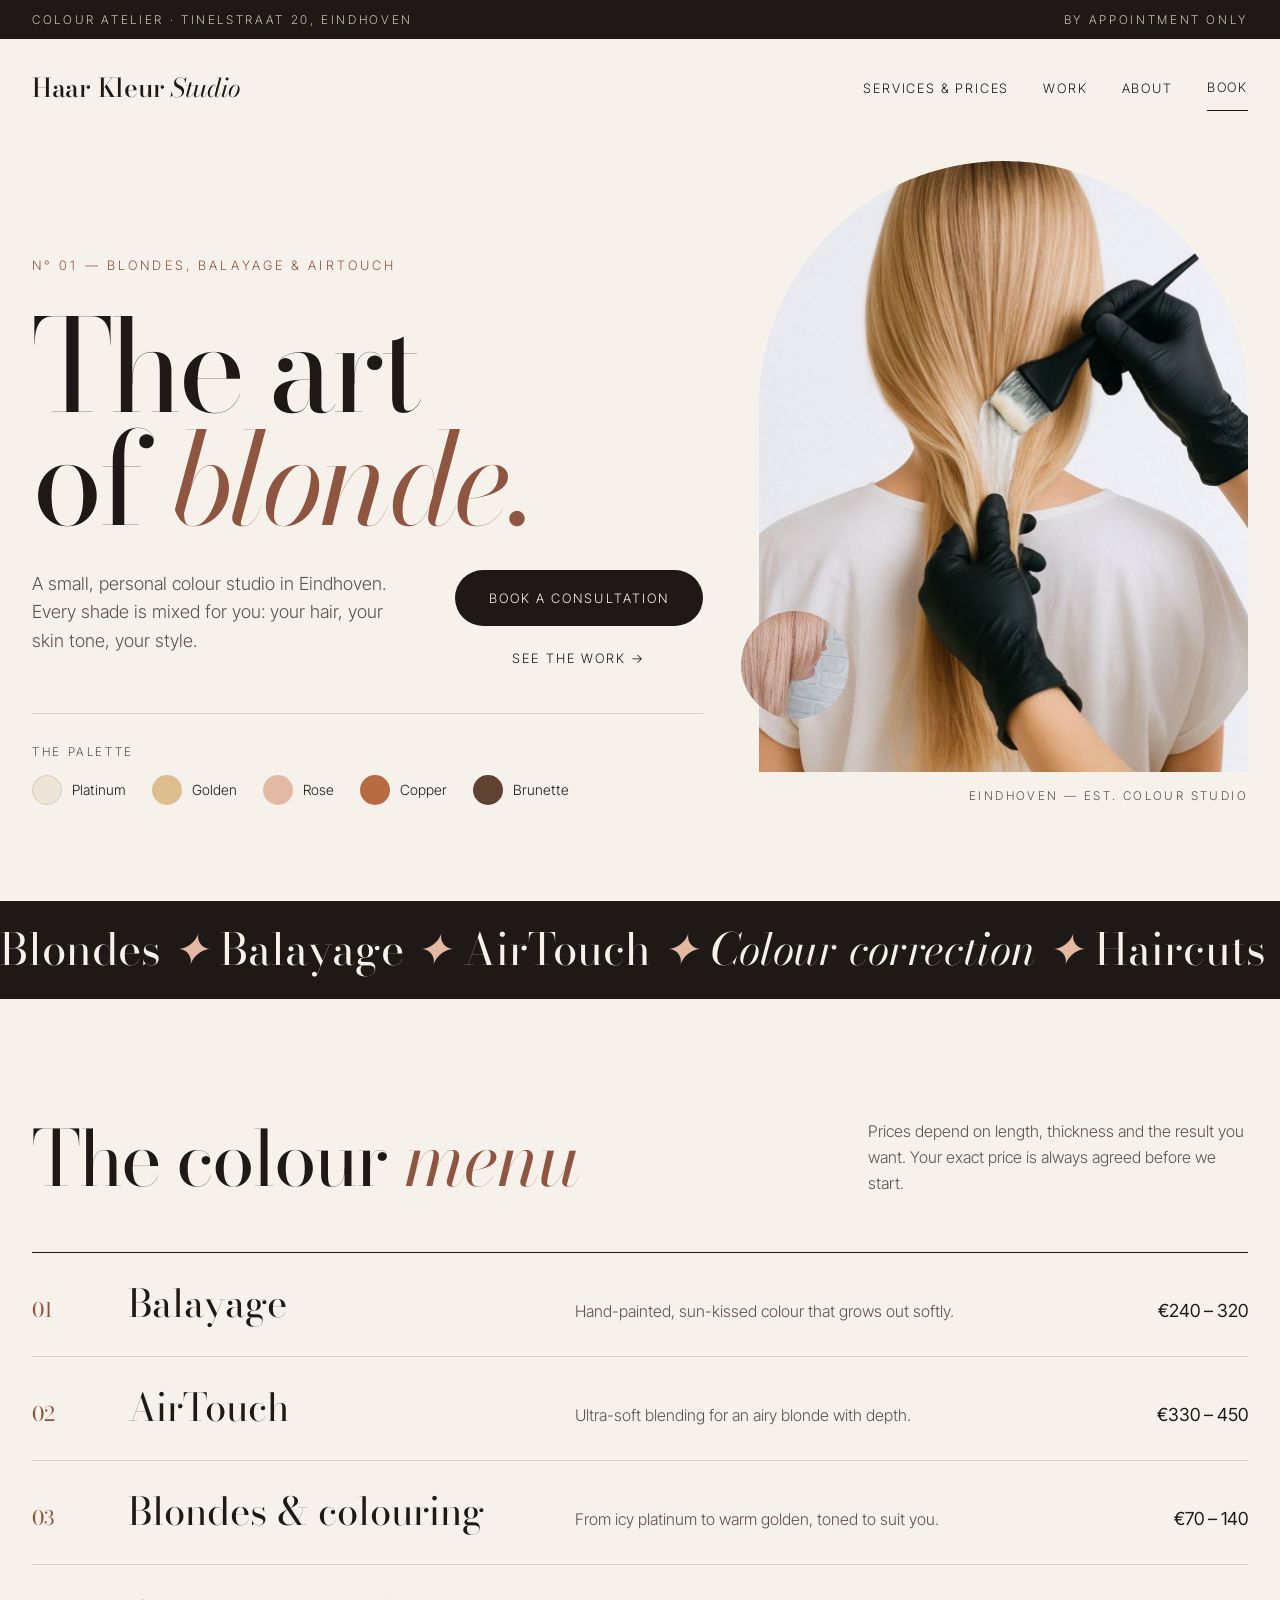
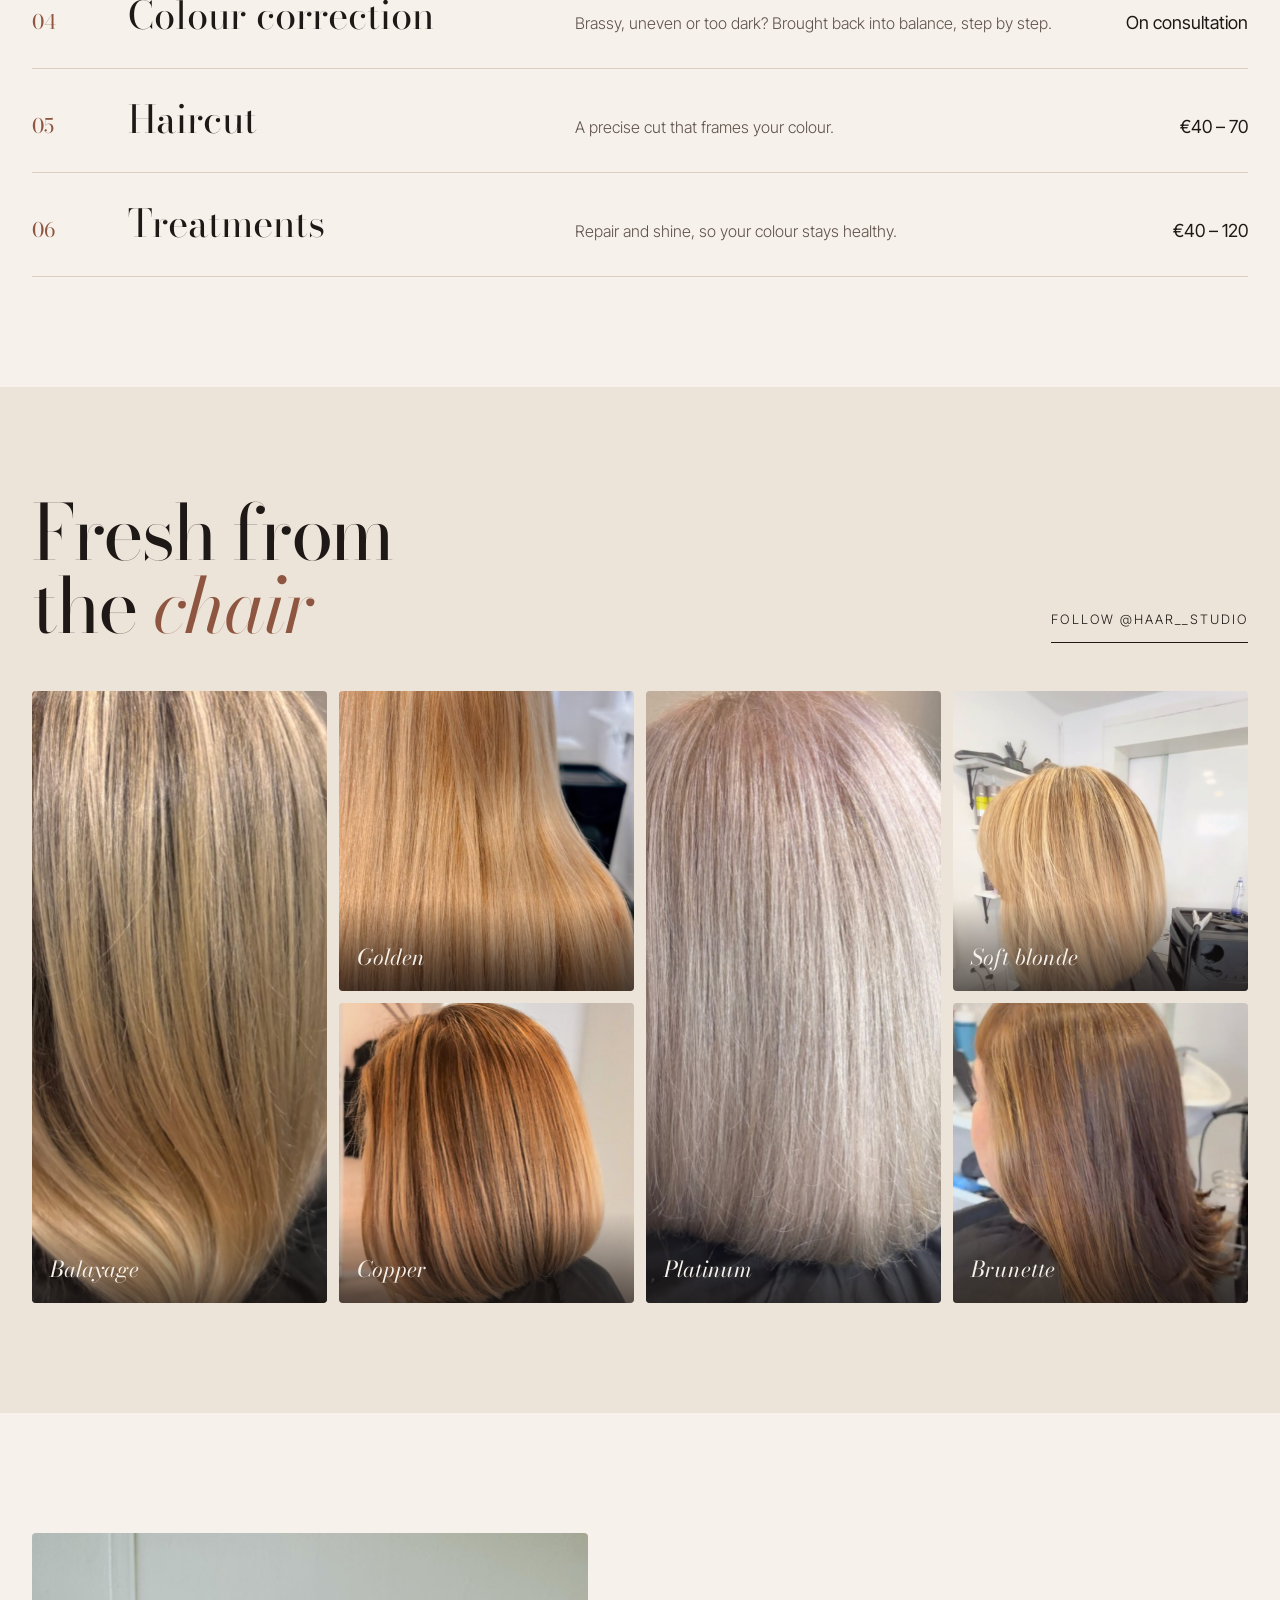
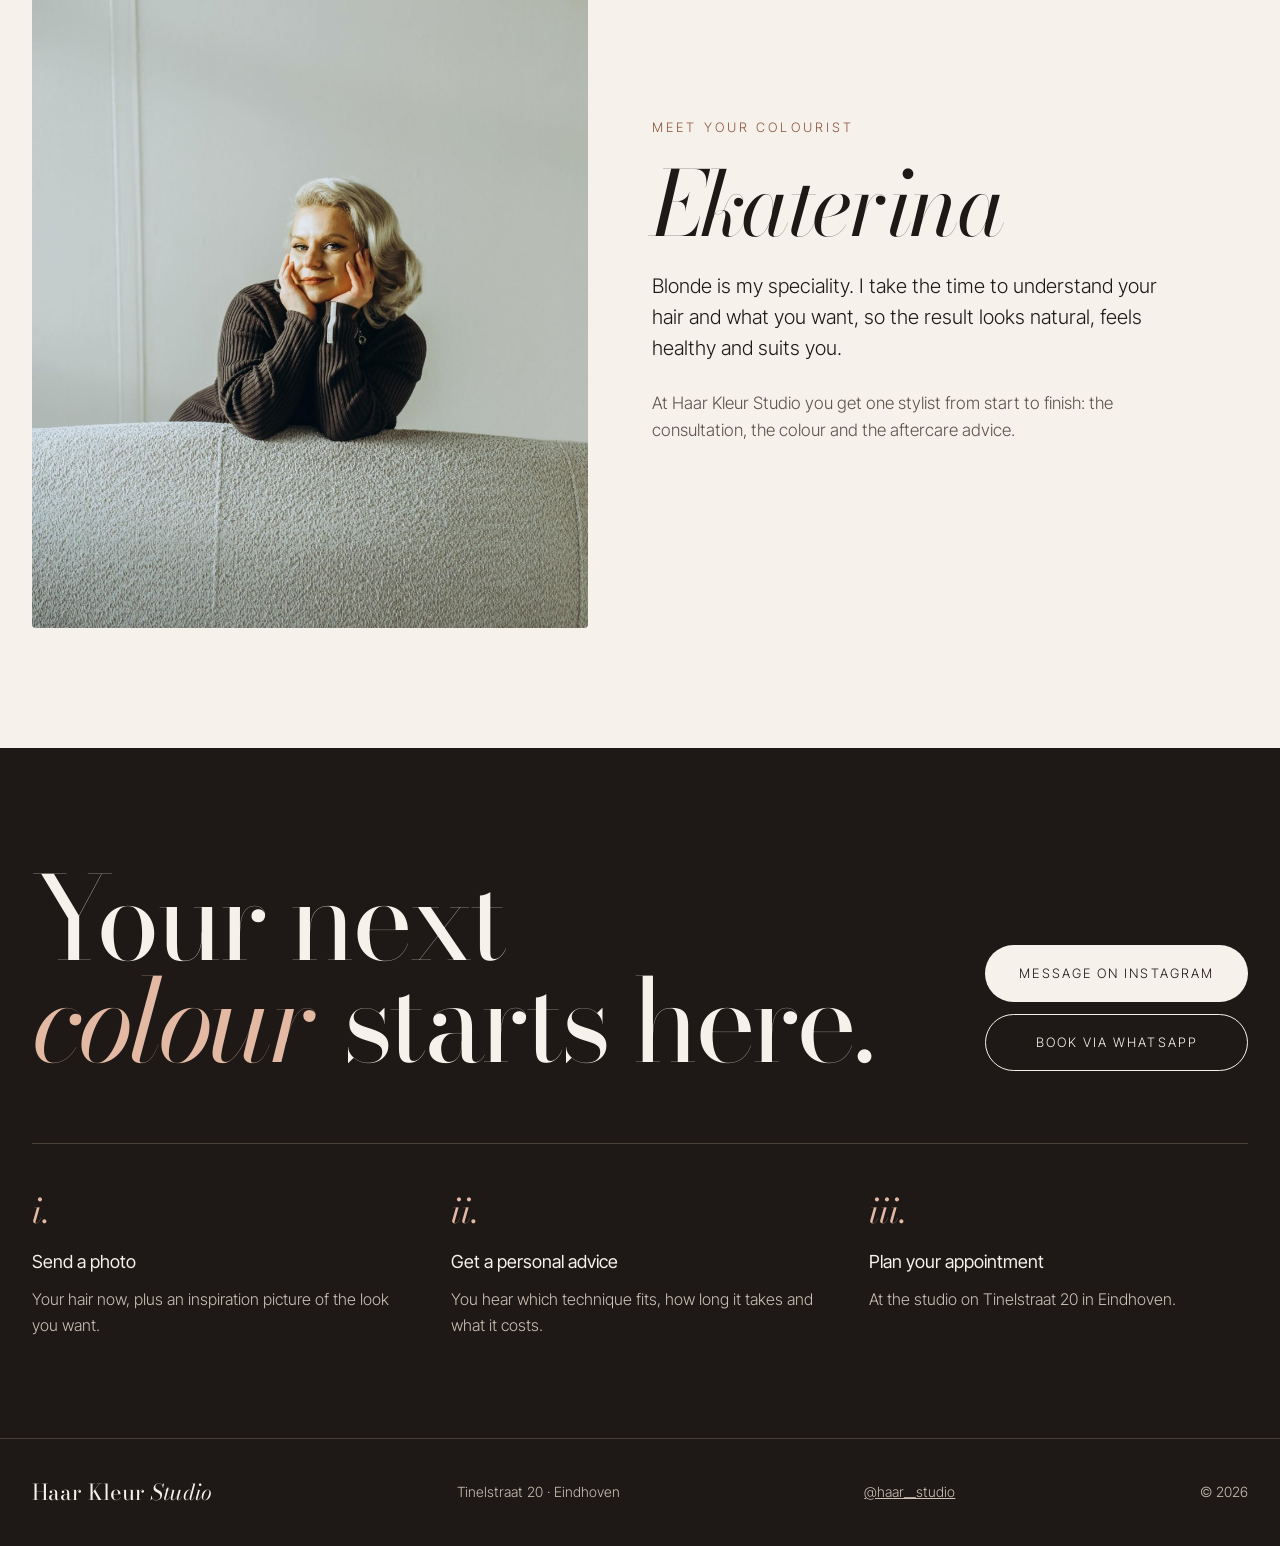
==== index.html @ 1028cfd7 "Haar Kleur Studio preview homepage Co-Authored-By: Claude Opus 5.5 <noreply@anthropic.com> Claude-Se" ====
<!doctype html>
<html lang="en">
<head>
<meta charset="utf-8">
<meta name="viewport" content="width=device-width, initial-scale=1">
<title>Haar Kleur Studio – Blondes, balayage &amp; AirTouch in Eindhoven</title>
<meta name="description" content="Haar Kleur Studio in Eindhoven specialises in blondes, balayage, AirTouch and colour corrections. Book via Instagram.">
<meta property="og:title" content="Haar Kleur Studio – Eindhoven">
<meta property="og:description" content="Blondes, balayage, AirTouch and colour corrections in Eindhoven.">
<meta property="og:image" content="/images/hero2.jpg">
<style>html{scroll-behavior:smooth}*{box-sizing:border-box}img{max-width:100%}</style>
<link rel="preconnect" href="https://fonts.googleapis.com">
<link href="https://fonts.googleapis.com/css2?family=Bodoni+Moda:ital,opsz,wght@0,6..96,400..600;1,6..96,400..600&amp;family=Inter+Tight:wght@300;400;500&amp;display=swap" rel="stylesheet">
<style>
body{margin:0;background:#F6F1EA}
a{color:#1E1916}a:hover{color:#8E5640}
@keyframes hkmarq{from{transform:translateX(0)}to{transform:translateX(-50%)}}
@keyframes hkspin{to{transform:rotate(360deg)}}
.hk-work{display:grid;grid-template-columns:repeat(4,minmax(0,1fr));grid-auto-rows:300px;gap:12px}
.hk-tall{grid-row:span 2}
.hk-svc{display:grid;grid-template-columns:72px minmax(0,1.1fr) minmax(0,1.3fr) 150px;gap:24px;align-items:baseline}
.hk-svc:hover .hk-svc-name{font-style:italic;color:#8E5640}
.hk-steps{display:grid;grid-template-columns:repeat(3,minmax(0,1fr));gap:40px}
@media (max-width:820px){
.hk-work{grid-template-columns:repeat(2,minmax(0,1fr));grid-auto-rows:220px}
.hk-svc{grid-template-columns:44px minmax(0,1fr);gap:8px 16px}
.hk-svc-desc,.hk-svc-price{grid-column:2}
.hk-svc-price{text-align:left !important}
.hk-steps{grid-template-columns:1fr;gap:28px}
.hk-badge{width:120px !important;height:120px !important;left:-12px !important}
}
@media (prefers-reduced-motion:reduce){.hk-anim{animation:none !important}}
</style>
</head>
<body>
<div style="width: 100%; background: #F6F1EA; color: #1E1916; font-family: 'Inter Tight', system-ui, sans-serif; font-weight: 300; font-size: 17px; line-height: 1.6; overflow: hidden">

<!-- Top strip -->
<div style="background: #1E1916; color: #CDBFB3; font-size: 12px; letter-spacing: 0.22em; text-transform: uppercase">
<div style="max-width: 1320px; margin: 0 auto; padding: 10px 32px; display: flex; flex-wrap: wrap; justify-content: space-between; gap: 6px 24px">
<span>Colour atelier · Tinelstraat 20, Eindhoven</span>
<span>By appointment only</span>
</div>
</div>

<!-- Header -->
<header style="max-width: 1320px; margin: 0 auto; padding: 26px 32px; display: flex; flex-wrap: wrap; align-items: center; justify-content: space-between; gap: 16px 40px">
<a href="#top" style="text-decoration: none; font-family: 'Bodoni Moda', Georgia, serif; font-size: 26px; font-weight: 500; letter-spacing: -0.01em">Haar Kleur <em style="font-weight: 400">Studio</em></a>
<nav aria-label="Main" style="display: flex; flex-wrap: wrap; align-items: center; gap: 4px 34px; font-size: 13px; letter-spacing: 0.14em; text-transform: uppercase">
<a href="#services" style="text-decoration: none; padding: 12px 0">Services &amp; prices</a>
<a href="#work" style="text-decoration: none; padding: 12px 0">Work</a>
<a href="#about" style="text-decoration: none; padding: 12px 0">About</a>
<a href="#book" style="text-decoration: none; padding: 12px 0; border-bottom: 1px solid #1E1916">Book</a>
</nav>
</header>

<!-- Hero -->
<section id="top" style="max-width: 1320px; margin: 0 auto; padding: 24px 32px 96px; display: flex; flex-wrap: wrap; align-items: flex-end; gap: 56px">
<div style="flex: 1.25 1 560px; min-width: 0; display: flex; flex-direction: column; gap: 34px">
<p style="margin: 0; font-size: 13px; letter-spacing: 0.24em; text-transform: uppercase; color: #8E5640">N° 01 — Blondes, balayage &amp; AirTouch</p>
<h1 style="margin: 0; font-family: 'Bodoni Moda', Georgia, serif; font-weight: 400; font-size: clamp(68px, 10vw, 158px); line-height: 0.88; letter-spacing: -0.035em">The art<br>of <em style="font-style: italic; color: #8E5640">blonde.</em></h1>
<div style="display: flex; flex-wrap: wrap; gap: 32px 48px; align-items: flex-start">
<p style="margin: 0; flex: 1 1 280px; max-width: 400px; font-size: 18px; color: #5E524B">A small, personal colour studio in Eindhoven. Every shade is mixed for you: your hair, your skin tone, your style.</p>
<div style="display: flex; flex-direction: column; gap: 12px">
<a href="#book" style="text-decoration: none; background: #1E1916; color: #F6F1EA; padding: 18px 34px; border-radius: 999px; font-size: 13px; letter-spacing: 0.16em; text-transform: uppercase; text-align: center">Book a consultation</a>
<a href="#work" style="text-decoration: none; padding: 10px 0; font-size: 13px; letter-spacing: 0.16em; text-transform: uppercase; text-align: center">See the work →</a>
</div>
</div>
<!-- palette -->
<div style="display: flex; flex-direction: column; gap: 14px; padding-top: 28px; border-top: 1px solid #DCCFC1">
<span style="font-size: 12px; letter-spacing: 0.22em; text-transform: uppercase; color: #5E524B">The palette</span>
<div style="display: flex; flex-wrap: wrap; gap: 18px 26px">
<div style="display: flex; align-items: center; gap: 10px"><span aria-hidden="true" style="width: 30px; height: 30px; border-radius: 50%; background: #EEE5D6; border: 1px solid #D8CBBB"></span><span style="font-size: 14px">Platinum</span></div>
<div style="display: flex; align-items: center; gap: 10px"><span aria-hidden="true" style="width: 30px; height: 30px; border-radius: 50%; background: #DDBE8E"></span><span style="font-size: 14px">Golden</span></div>
<div style="display: flex; align-items: center; gap: 10px"><span aria-hidden="true" style="width: 30px; height: 30px; border-radius: 50%; background: #E3B9A3"></span><span style="font-size: 14px">Rose</span></div>
<div style="display: flex; align-items: center; gap: 10px"><span aria-hidden="true" style="width: 30px; height: 30px; border-radius: 50%; background: #B86B40"></span><span style="font-size: 14px">Copper</span></div>
<div style="display: flex; align-items: center; gap: 10px"><span aria-hidden="true" style="width: 30px; height: 30px; border-radius: 50%; background: #5F4232"></span><span style="font-size: 14px">Brunette</span></div>
</div>
</div>
</div>
<div style="flex: 1 1 400px; min-width: 0; position: relative">
<img src="/images/hero2.jpg" fetchpriority="high" alt="Stylist applying blonde colour with a brush" style="display: block; width: 100%; aspect-ratio: 4 / 5; object-fit: cover; border-radius: 999px 999px 0 0">
<div class="hk-badge" style="position: absolute; left: -48px; bottom: 56px; width: 168px; height: 168px">
<img loading="lazy" src="/images/closeup2.jpg" alt="" style="position: absolute; inset: 30px; width: calc(100% - 60px); height: calc(100% - 60px); object-fit: cover; border-radius: 50%">
<svg class="hk-anim" viewBox="0 0 200 200" aria-hidden="true" style="position: absolute; inset: 0; width: 100%; height: 100%; animation: hkspin 22s linear infinite; background: #F6F1EA; border-radius: 50%; z-index: -1; overflow: visible">
<defs><path id="hkcircle" d="M100,100 m-82,0 a82,82 0 1,1 164,0 a82,82 0 1,1 -164,0"></path></defs>
<text fill="#1E1916" style="font-family: 'Inter Tight', sans-serif; font-size: 13px; letter-spacing: 4.6px; text-transform: uppercase"><textPath href="#hkcircle">Blondes · Balayage · AirTouch · Colour ·</textPath></text>
</svg>
</div>
<p style="margin: 14px 0 0; font-size: 12px; letter-spacing: 0.2em; text-transform: uppercase; color: #5E524B; text-align: right">Eindhoven — Est. colour studio</p>
</div>
</section>

<!-- Marquee -->
<div aria-hidden="true" style="background: #1E1916; color: #F6F1EA; padding: 26px 0; overflow: hidden; white-space: nowrap">
<div class="hk-anim" style="display: inline-flex; animation: hkmarq 32s linear infinite; font-family: 'Bodoni Moda', Georgia, serif; font-size: 44px; line-height: 1">
<span style="padding-right: 40px">Blondes <em style="color: #E3B9A3">✦</em> Balayage <em style="color: #E3B9A3">✦</em> AirTouch <em style="color: #E3B9A3">✦</em> <em>Colour correction</em> <em style="color: #E3B9A3">✦</em> Haircuts <em style="color: #E3B9A3">✦</em> Treatments <em style="color: #E3B9A3">✦</em></span>
<span style="padding-right: 40px">Blondes <em style="color: #E3B9A3">✦</em> Balayage <em style="color: #E3B9A3">✦</em> AirTouch <em style="color: #E3B9A3">✦</em> <em>Colour correction</em> <em style="color: #E3B9A3">✦</em> Haircuts <em style="color: #E3B9A3">✦</em> Treatments <em style="color: #E3B9A3">✦</em></span>
</div>
</div>

<!-- Services & prices -->
<section id="services" style="max-width: 1320px; margin: 0 auto; padding: 120px 32px 110px">
<div style="display: flex; flex-wrap: wrap; justify-content: space-between; align-items: flex-end; gap: 24px 48px; margin-bottom: 56px">
<h2 style="margin: 0; font-family: 'Bodoni Moda', Georgia, serif; font-weight: 400; font-size: clamp(46px, 6vw, 92px); line-height: 0.95; letter-spacing: -0.03em">The colour <em style="color: #8E5640">menu</em></h2>
<p style="margin: 0; max-width: 380px; color: #5E524B; font-size: 16px">Prices depend on length, thickness and the result you want. Your exact price is always agreed before we start.</p>
</div>
<div style="border-top: 1px solid #1E1916">
<div class="hk-svc" style="padding: 30px 0; border-bottom: 1px solid #DCCFC1">
<span style="font-family: 'Bodoni Moda', Georgia, serif; font-size: 20px; color: #8E5640">01</span>
<span class="hk-svc-name" style="font-family: 'Bodoni Moda', Georgia, serif; font-size: clamp(30px, 3vw, 44px); line-height: 1.05">Balayage</span>
<span class="hk-svc-desc" style="color: #5E524B; font-size: 16px">Hand-painted, sun-kissed colour that grows out softly.</span>
<span class="hk-svc-price" style="text-align: right; font-size: 18px; font-weight: 400">€240 – 320</span>
</div>
<div class="hk-svc" style="padding: 30px 0; border-bottom: 1px solid #DCCFC1">
<span style="font-family: 'Bodoni Moda', Georgia, serif; font-size: 20px; color: #8E5640">02</span>
<span class="hk-svc-name" style="font-family: 'Bodoni Moda', Georgia, serif; font-size: clamp(30px, 3vw, 44px); line-height: 1.05">AirTouch</span>
<span class="hk-svc-desc" style="color: #5E524B; font-size: 16px">Ultra-soft blending for an airy blonde with depth.</span>
<span class="hk-svc-price" style="text-align: right; font-size: 18px; font-weight: 400">€330 – 450</span>
</div>
<div class="hk-svc" style="padding: 30px 0; border-bottom: 1px solid #DCCFC1">
<span style="font-family: 'Bodoni Moda', Georgia, serif; font-size: 20px; color: #8E5640">03</span>
<span class="hk-svc-name" style="font-family: 'Bodoni Moda', Georgia, serif; font-size: clamp(30px, 3vw, 44px); line-height: 1.05">Blondes &amp; colouring</span>
<span class="hk-svc-desc" style="color: #5E524B; font-size: 16px">From icy platinum to warm golden, toned to suit you.</span>
<span class="hk-svc-price" style="text-align: right; font-size: 18px; font-weight: 400">€70 – 140</span>
</div>
<div class="hk-svc" style="padding: 30px 0; border-bottom: 1px solid #DCCFC1">
<span style="font-family: 'Bodoni Moda', Georgia, serif; font-size: 20px; color: #8E5640">04</span>
<span class="hk-svc-name" style="font-family: 'Bodoni Moda', Georgia, serif; font-size: clamp(30px, 3vw, 44px); line-height: 1.05">Colour correction</span>
<span class="hk-svc-desc" style="color: #5E524B; font-size: 16px">Brassy, uneven or too dark? Brought back into balance, step by step.</span>
<span class="hk-svc-price" style="text-align: right; font-size: 18px; font-weight: 400">On consultation</span>
</div>
<div class="hk-svc" style="padding: 30px 0; border-bottom: 1px solid #DCCFC1">
<span style="font-family: 'Bodoni Moda', Georgia, serif; font-size: 20px; color: #8E5640">05</span>
<span class="hk-svc-name" style="font-family: 'Bodoni Moda', Georgia, serif; font-size: clamp(30px, 3vw, 44px); line-height: 1.05">Haircut</span>
<span class="hk-svc-desc" style="color: #5E524B; font-size: 16px">A precise cut that frames your colour.</span>
<span class="hk-svc-price" style="text-align: right; font-size: 18px; font-weight: 400">€40 – 70</span>
</div>
<div class="hk-svc" style="padding: 30px 0; border-bottom: 1px solid #DCCFC1">
<span style="font-family: 'Bodoni Moda', Georgia, serif; font-size: 20px; color: #8E5640">06</span>
<span class="hk-svc-name" style="font-family: 'Bodoni Moda', Georgia, serif; font-size: clamp(30px, 3vw, 44px); line-height: 1.05">Treatments</span>
<span class="hk-svc-desc" style="color: #5E524B; font-size: 16px">Repair and shine, so your colour stays healthy.</span>
<span class="hk-svc-price" style="text-align: right; font-size: 18px; font-weight: 400">€40 – 120</span>
</div>
</div>
</section>

<!-- Work -->
<section id="work" style="background: #EDE4D9; padding: 110px 32px">
<div style="max-width: 1320px; margin: 0 auto; display: flex; flex-direction: column; gap: 48px">
<div style="display: flex; flex-wrap: wrap; justify-content: space-between; align-items: flex-end; gap: 20px 48px">
<h2 style="margin: 0; font-family: 'Bodoni Moda', Georgia, serif; font-weight: 400; font-size: clamp(46px, 6vw, 92px); line-height: 0.95; letter-spacing: -0.03em">Fresh from<br>the <em style="color: #8E5640">chair</em></h2>
<a href="https://www.instagram.com/haar__studio/" style="text-decoration: none; padding: 12px 0; border-bottom: 1px solid #1E1916; font-size: 13px; letter-spacing: 0.16em; text-transform: uppercase">Follow @haar__studio</a>
</div>
<div class="hk-work">
<figure class="hk-tall" style="margin: 0; position: relative; overflow: hidden; border-radius: 4px">
<img loading="lazy" src="/images/w1.jpg" alt="Balayage result" style="display: block; width: 100%; height: 100%; object-fit: cover">
<figcaption style="position: absolute; left: 0; bottom: 0; right: 0; padding: 40px 18px 16px; background: linear-gradient(transparent, rgba(30,25,22,0.7)); color: #F6F1EA; font-family: 'Bodoni Moda', Georgia, serif; font-style: italic; font-size: 22px">Balayage</figcaption>
</figure>
<figure style="margin: 0; position: relative; overflow: hidden; border-radius: 4px">
<img loading="lazy" src="/images/w3.jpg" alt="Golden blonde result" style="display: block; width: 100%; height: 100%; object-fit: cover">
<figcaption style="position: absolute; left: 0; bottom: 0; right: 0; padding: 40px 18px 16px; background: linear-gradient(transparent, rgba(30,25,22,0.7)); color: #F6F1EA; font-family: 'Bodoni Moda', Georgia, serif; font-style: italic; font-size: 22px">Golden</figcaption>
</figure>
<figure class="hk-tall" style="margin: 0; position: relative; overflow: hidden; border-radius: 4px">
<img loading="lazy" src="/images/w4.jpg" alt="Cool platinum blonde result" style="display: block; width: 100%; height: 100%; object-fit: cover">
<figcaption style="position: absolute; left: 0; bottom: 0; right: 0; padding: 40px 18px 16px; background: linear-gradient(transparent, rgba(30,25,22,0.7)); color: #F6F1EA; font-family: 'Bodoni Moda', Georgia, serif; font-style: italic; font-size: 22px">Platinum</figcaption>
</figure>
<figure style="margin: 0; position: relative; overflow: hidden; border-radius: 4px">
<img loading="lazy" src="/images/w2.jpg" alt="Blonde bob result" style="display: block; width: 100%; height: 100%; object-fit: cover; object-position: center 40%">
<figcaption style="position: absolute; left: 0; bottom: 0; right: 0; padding: 40px 18px 16px; background: linear-gradient(transparent, rgba(30,25,22,0.7)); color: #F6F1EA; font-family: 'Bodoni Moda', Georgia, serif; font-style: italic; font-size: 22px">Soft blonde</figcaption>
</figure>
<figure style="margin: 0; position: relative; overflow: hidden; border-radius: 4px">
<img loading="lazy" src="/images/w5.jpg" alt="Copper result" style="display: block; width: 100%; height: 100%; object-fit: cover">
<figcaption style="position: absolute; left: 0; bottom: 0; right: 0; padding: 40px 18px 16px; background: linear-gradient(transparent, rgba(30,25,22,0.7)); color: #F6F1EA; font-family: 'Bodoni Moda', Georgia, serif; font-style: italic; font-size: 22px">Copper</figcaption>
</figure>
<figure style="margin: 0; position: relative; overflow: hidden; border-radius: 4px">
<img loading="lazy" src="/images/w6.jpg" alt="Brunette with highlights result" style="display: block; width: 100%; height: 100%; object-fit: cover">
<figcaption style="position: absolute; left: 0; bottom: 0; right: 0; padding: 40px 18px 16px; background: linear-gradient(transparent, rgba(30,25,22,0.7)); color: #F6F1EA; font-family: 'Bodoni Moda', Georgia, serif; font-style: italic; font-size: 22px">Brunette</figcaption>
</figure>
</div>
</div>
</section>

<!-- About -->
<section id="about" style="max-width: 1320px; margin: 0 auto; padding: 120px 32px; display: flex; flex-wrap: wrap; align-items: center; gap: 64px">
<div style="flex: 1 1 420px; min-width: 0; position: relative">
<img loading="lazy" src="/images/about2.jpg" alt="Ekaterina, colourist at Haar Kleur Studio" style="display: block; width: 100%; aspect-ratio: 4 / 5; object-fit: cover; object-position: center 45%; border-radius: 4px">
</div>
<div style="flex: 1 1 460px; min-width: 0; display: flex; flex-direction: column; gap: 26px">
<p style="margin: 0; font-size: 13px; letter-spacing: 0.24em; text-transform: uppercase; color: #8E5640">Meet your colourist</p>
<h2 style="margin: 0; font-family: 'Bodoni Moda', Georgia, serif; font-weight: 400; font-size: clamp(56px, 7vw, 110px); line-height: 0.9; letter-spacing: -0.035em"><em>Ekaterina</em></h2>
<p style="margin: 0; font-size: 20px; line-height: 1.55; max-width: 520px">Blonde is my speciality. I take the time to understand your hair and what you want, so the result looks natural, feels healthy and suits you.</p>
<p style="margin: 0; color: #5E524B; max-width: 520px">At Haar Kleur Studio you get one stylist from start to finish: the consultation, the colour and the aftercare advice.</p>
</div>
</section>

<!-- Book -->
<section id="book" style="background: #1E1916; color: #F6F1EA; padding: 120px 32px 100px">
<div style="max-width: 1320px; margin: 0 auto; display: flex; flex-direction: column; gap: 72px">
<div style="display: flex; flex-wrap: wrap; justify-content: space-between; align-items: flex-end; gap: 32px 48px">
<h2 style="margin: 0; font-family: 'Bodoni Moda', Georgia, serif; font-weight: 400; font-size: clamp(60px, 9vw, 150px); line-height: 0.88; letter-spacing: -0.035em">Your next<br><em style="color: #E3B9A3">colour</em> starts here.</h2>
<div style="display: flex; flex-direction: column; gap: 12px; min-width: 260px">
<a href="https://www.instagram.com/haar__studio/" style="text-decoration: none; background: #F6F1EA; color: #1E1916; padding: 18px 34px; border-radius: 999px; font-size: 13px; letter-spacing: 0.16em; text-transform: uppercase; text-align: center">Message on Instagram</a>
<a href="#book" style="text-decoration: none; border: 1px solid #F6F1EA; color: #F6F1EA; padding: 17px 34px; border-radius: 999px; font-size: 13px; letter-spacing: 0.16em; text-transform: uppercase; text-align: center">Book via WhatsApp</a>
</div>
</div>
<div class="hk-steps" style="border-top: 1px solid #4A403A; padding-top: 40px">
<div style="display: flex; flex-direction: column; gap: 10px">
<span style="font-family: 'Bodoni Moda', Georgia, serif; font-style: italic; font-size: 34px; color: #E3B9A3">i.</span>
<span style="font-size: 18px; font-weight: 400">Send a photo</span>
<span style="color: #CDBFB3; font-size: 16px">Your hair now, plus an inspiration picture of the look you want.</span>
</div>
<div style="display: flex; flex-direction: column; gap: 10px">
<span style="font-family: 'Bodoni Moda', Georgia, serif; font-style: italic; font-size: 34px; color: #E3B9A3">ii.</span>
<span style="font-size: 18px; font-weight: 400">Get a personal advice</span>
<span style="color: #CDBFB3; font-size: 16px">You hear which technique fits, how long it takes and what it costs.</span>
</div>
<div style="display: flex; flex-direction: column; gap: 10px">
<span style="font-family: 'Bodoni Moda', Georgia, serif; font-style: italic; font-size: 34px; color: #E3B9A3">iii.</span>
<span style="font-size: 18px; font-weight: 400">Plan your appointment</span>
<span style="color: #CDBFB3; font-size: 16px">At the studio on Tinelstraat 20 in Eindhoven.</span>
</div>
</div>
</div>
</section>

<!-- Footer -->
<footer style="background: #1E1916; color: #CDBFB3; border-top: 1px solid #4A403A">
<div style="max-width: 1320px; margin: 0 auto; padding: 32px; display: flex; flex-wrap: wrap; justify-content: space-between; align-items: center; gap: 12px 32px; font-size: 14px">
<span style="font-family: 'Bodoni Moda', Georgia, serif; font-size: 22px; color: #F6F1EA">Haar Kleur <em>Studio</em></span>
<span>Tinelstraat 20 · Eindhoven</span>
<a href="https://www.instagram.com/haar__studio/" style="color: #CDBFB3; padding: 10px 0">@haar__studio</a>
<span>© 2026</span>
</div>
</footer>

</div>
</body>
</html>
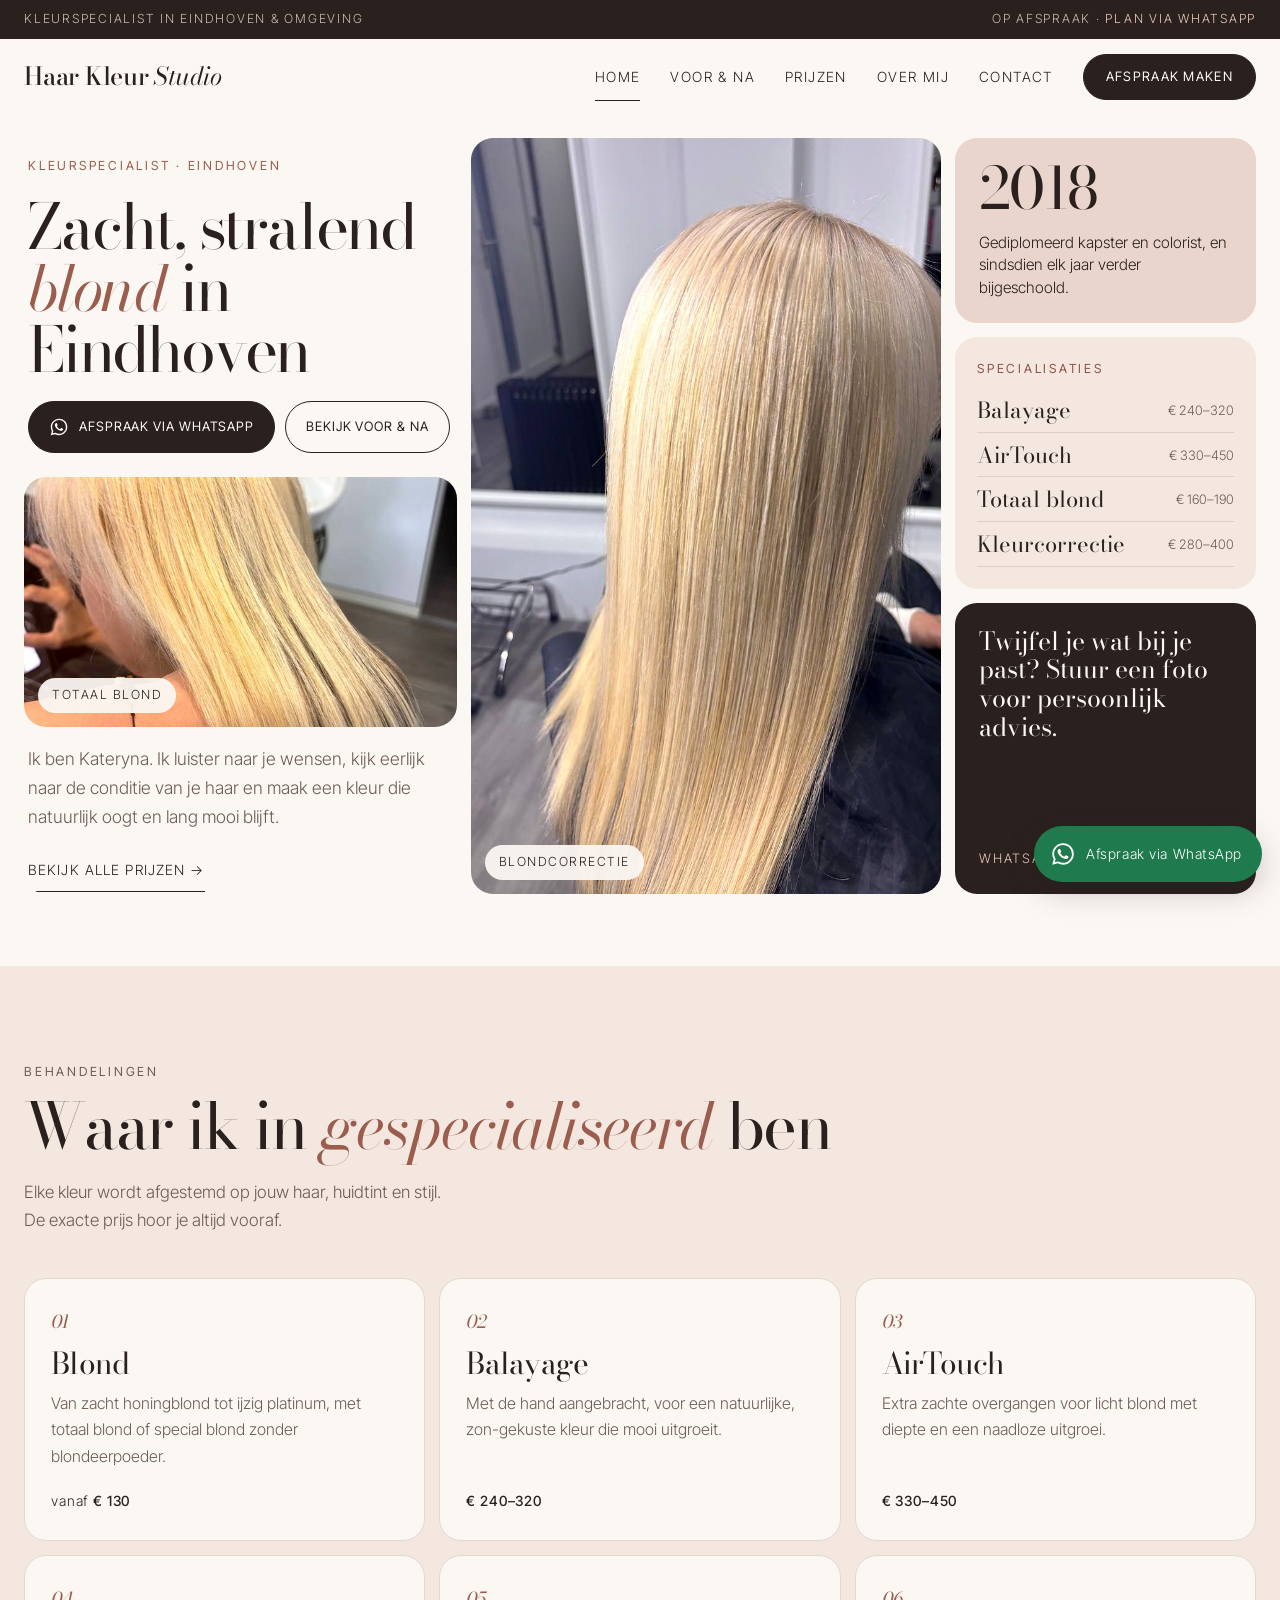
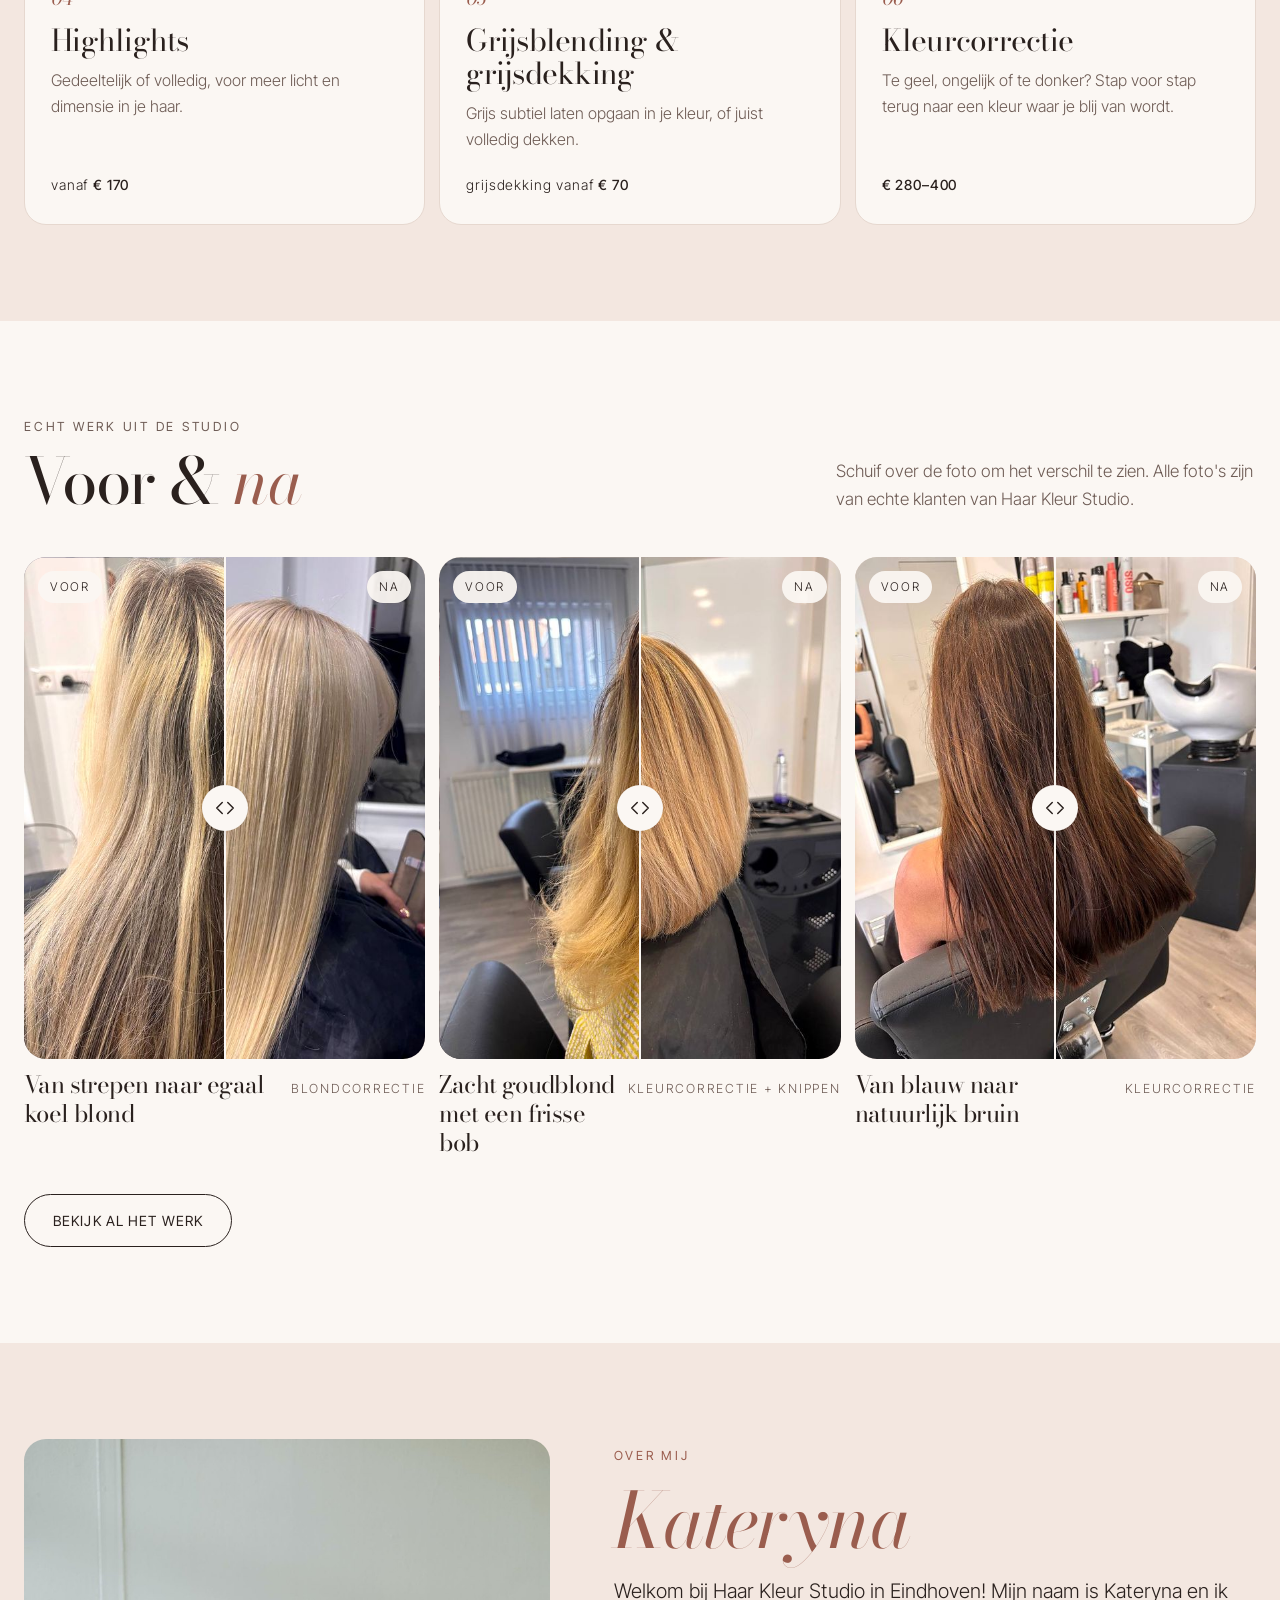
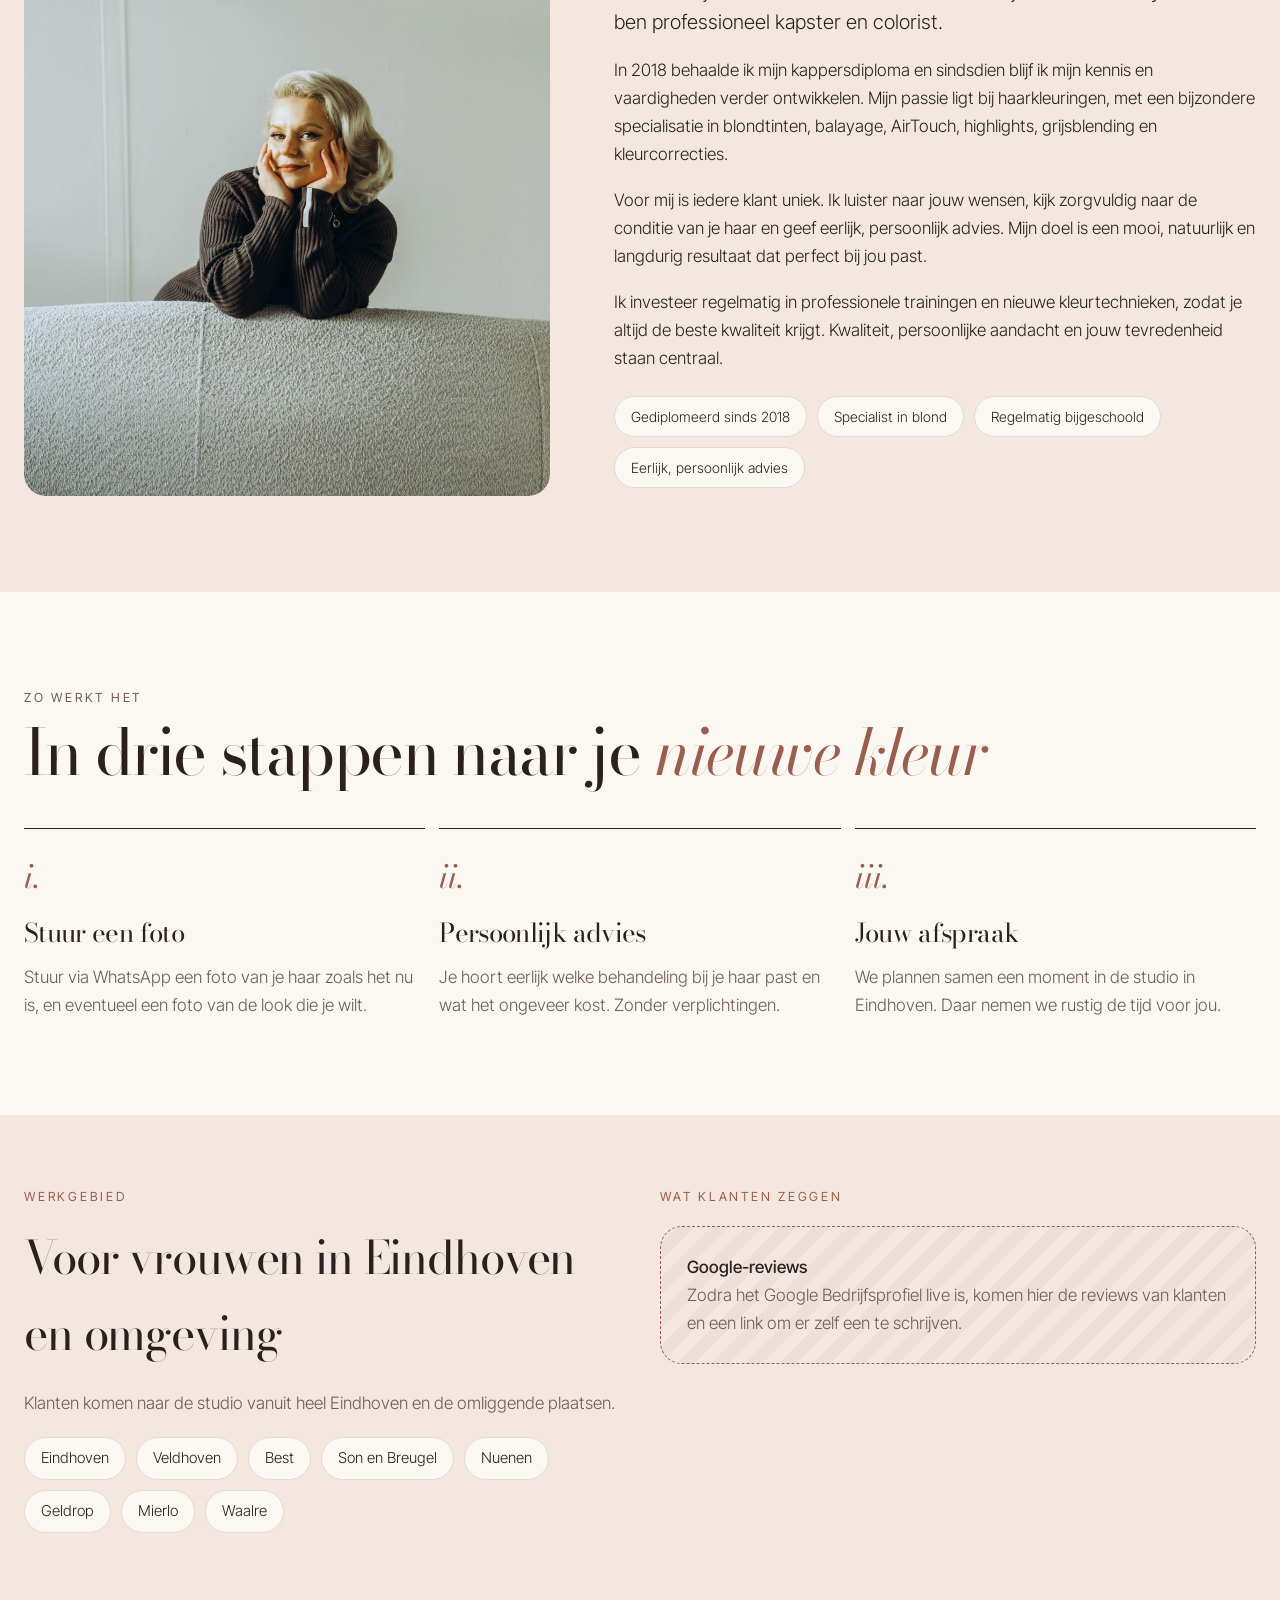
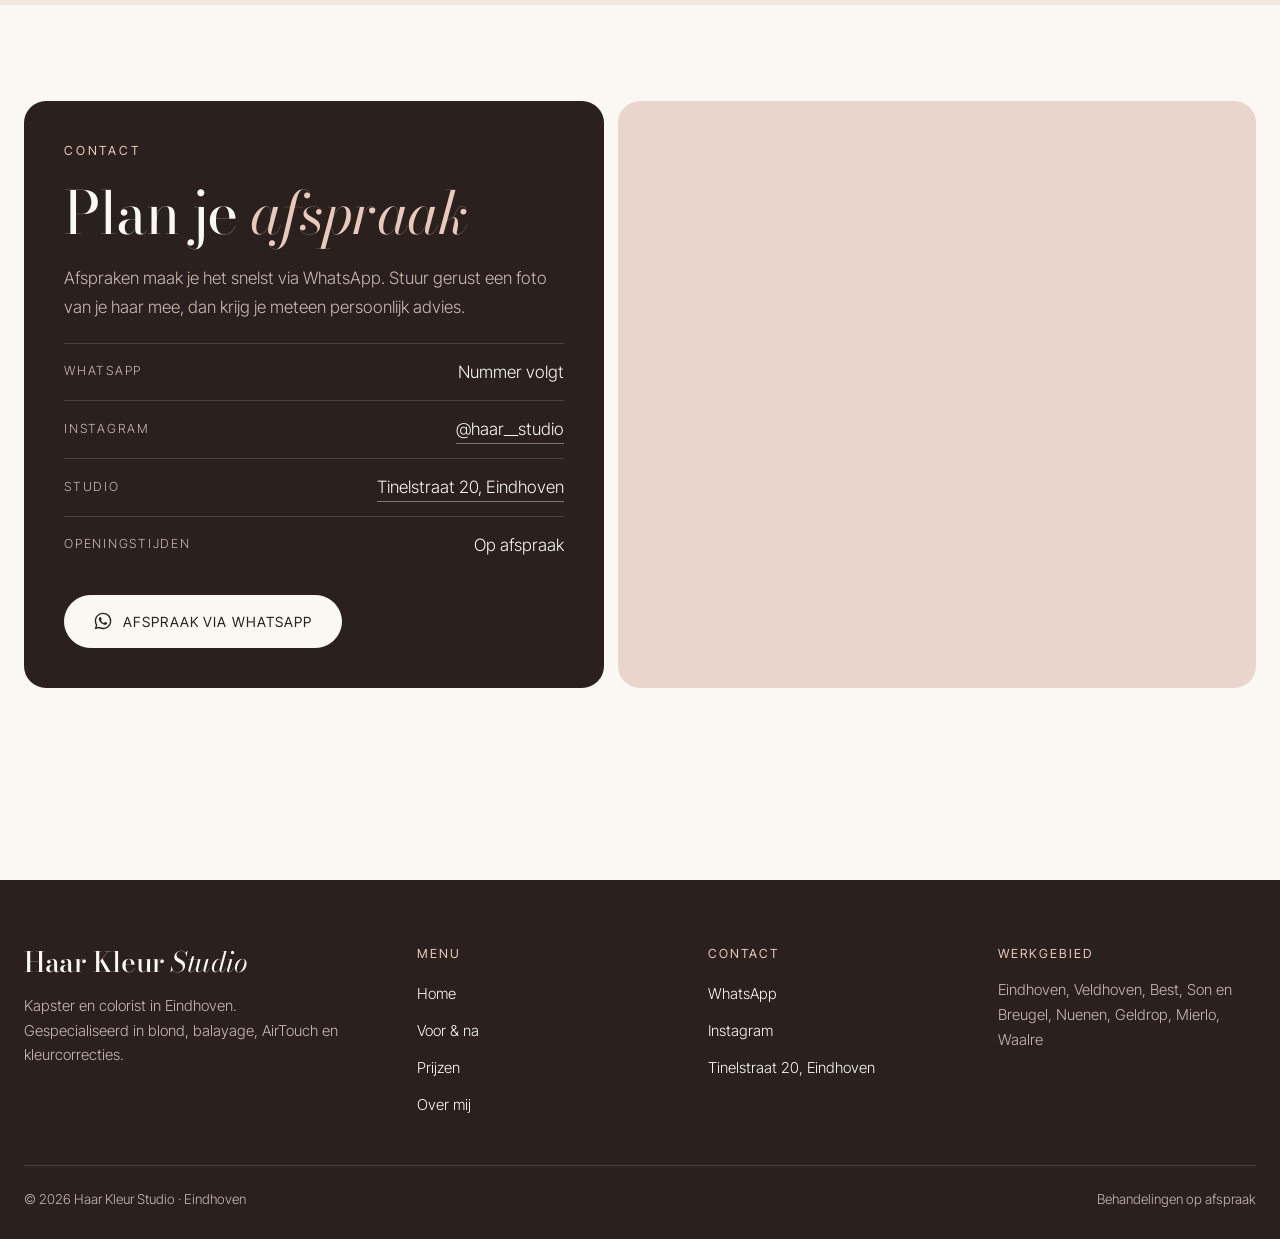
==== commit f4fb4519: "Volledige Nederlandstalige site: home, voor & na, prijzen Drie pagina's met echte voor/na-foto's (ge" ====
--- a/index.html
+++ b/index.html
@@ -1,239 +1,238 @@
 <!doctype html>
-<html lang="en">
+<html lang="nl">
 <head>
 <meta charset="utf-8">
 <meta name="viewport" content="width=device-width, initial-scale=1">
-<title>Haar Kleur Studio – Blondes, balayage &amp; AirTouch in Eindhoven</title>
-<meta name="description" content="Haar Kleur Studio in Eindhoven specialises in blondes, balayage, AirTouch and colour corrections. Book via Instagram.">
-<meta property="og:title" content="Haar Kleur Studio – Eindhoven">
-<meta property="og:description" content="Blondes, balayage, AirTouch and colour corrections in Eindhoven.">
-<meta property="og:image" content="/images/hero2.jpg">
-<style>html{scroll-behavior:smooth}*{box-sizing:border-box}img{max-width:100%}</style>
+<title>Haar Kleur Studio | Blond, balayage &amp; AirTouch in Eindhoven</title>
+<meta name="description" content="Kapster en colorist in Eindhoven, gespecialiseerd in blond, balayage, AirTouch, highlights, grijsblending en kleurcorrecties. Persoonlijk advies en afspraak via WhatsApp.">
+<link rel="canonical" href="https://haar-kleur-studio.vercel.app/">
+<meta name="theme-color" content="#FBF7F3">
+<meta property="og:type" content="website">
+<meta property="og:locale" content="nl_NL">
+<meta property="og:site_name" content="Haar Kleur Studio">
+<meta property="og:title" content="Haar Kleur Studio | Blond, balayage &amp;amp; AirTouch in Eindhoven">
+<meta property="og:description" content="Kapster en colorist in Eindhoven, gespecialiseerd in blond, balayage, AirTouch, highlights, grijsblending en kleurcorrecties. Persoonlijk advies en afspraak via WhatsApp.">
+<meta property="og:url" content="https://haar-kleur-studio.vercel.app/">
+<meta property="og:image" content="https://haar-kleur-studio.vercel.app/images/werk/blond-correctie-na.jpg">
+<link rel="icon" href="/favicon.svg" type="image/svg+xml">
 <link rel="preconnect" href="https://fonts.googleapis.com">
-<link href="https://fonts.googleapis.com/css2?family=Bodoni+Moda:ital,opsz,wght@0,6..96,400..600;1,6..96,400..600&amp;family=Inter+Tight:wght@300;400;500&amp;display=swap" rel="stylesheet">
-<style>
-body{margin:0;background:#F6F1EA}
-a{color:#1E1916}a:hover{color:#8E5640}
-@keyframes hkmarq{from{transform:translateX(0)}to{transform:translateX(-50%)}}
-@keyframes hkspin{to{transform:rotate(360deg)}}
-.hk-work{display:grid;grid-template-columns:repeat(4,minmax(0,1fr));grid-auto-rows:300px;gap:12px}
-.hk-tall{grid-row:span 2}
-.hk-svc{display:grid;grid-template-columns:72px minmax(0,1.1fr) minmax(0,1.3fr) 150px;gap:24px;align-items:baseline}
-.hk-svc:hover .hk-svc-name{font-style:italic;color:#8E5640}
-.hk-steps{display:grid;grid-template-columns:repeat(3,minmax(0,1fr));gap:40px}
-@media (max-width:820px){
-.hk-work{grid-template-columns:repeat(2,minmax(0,1fr));grid-auto-rows:220px}
-.hk-svc{grid-template-columns:44px minmax(0,1fr);gap:8px 16px}
-.hk-svc-desc,.hk-svc-price{grid-column:2}
-.hk-svc-price{text-align:left !important}
-.hk-steps{grid-template-columns:1fr;gap:28px}
-.hk-badge{width:120px !important;height:120px !important;left:-12px !important}
-}
-@media (prefers-reduced-motion:reduce){.hk-anim{animation:none !important}}
-</style>
-</head>
-<body>
-<div style="width: 100%; background: #F6F1EA; color: #1E1916; font-family: 'Inter Tight', system-ui, sans-serif; font-weight: 300; font-size: 17px; line-height: 1.6; overflow: hidden">
-
-<!-- Top strip -->
-<div style="background: #1E1916; color: #CDBFB3; font-size: 12px; letter-spacing: 0.22em; text-transform: uppercase">
-<div style="max-width: 1320px; margin: 0 auto; padding: 10px 32px; display: flex; flex-wrap: wrap; justify-content: space-between; gap: 6px 24px">
-<span>Colour atelier · Tinelstraat 20, Eindhoven</span>
-<span>By appointment only</span>
-</div>
-</div>
-
-<!-- Header -->
-<header style="max-width: 1320px; margin: 0 auto; padding: 26px 32px; display: flex; flex-wrap: wrap; align-items: center; justify-content: space-between; gap: 16px 40px">
-<a href="#top" style="text-decoration: none; font-family: 'Bodoni Moda', Georgia, serif; font-size: 26px; font-weight: 500; letter-spacing: -0.01em">Haar Kleur <em style="font-weight: 400">Studio</em></a>
-<nav aria-label="Main" style="display: flex; flex-wrap: wrap; align-items: center; gap: 4px 34px; font-size: 13px; letter-spacing: 0.14em; text-transform: uppercase">
-<a href="#services" style="text-decoration: none; padding: 12px 0">Services &amp; prices</a>
-<a href="#work" style="text-decoration: none; padding: 12px 0">Work</a>
-<a href="#about" style="text-decoration: none; padding: 12px 0">About</a>
-<a href="#book" style="text-decoration: none; padding: 12px 0; border-bottom: 1px solid #1E1916">Book</a>
-</nav>
+<link rel="preconnect" href="https://fonts.gstatic.com" crossorigin>
+<link href="https://fonts.googleapis.com/css2?family=Bodoni+Moda:ital,opsz,wght@0,6..96,400..600;1,6..96,400..600&family=Inter+Tight:wght@300;400;500&display=swap" rel="stylesheet">
+<link rel="stylesheet" href="/assets/styles.css">
+<script type="application/ld+json">{"@context": "https://schema.org", "@type": "HairSalon", "@id": "https://haar-kleur-studio.vercel.app/#salon", "name": "Haar Kleur Studio", "description": "Kapster en colorist in Eindhoven, gespecialiseerd in blond, balayage, AirTouch, highlights, grijsblending en kleurcorrecties.", "url": "https://haar-kleur-studio.vercel.app/", "image": "https://haar-kleur-studio.vercel.app/images/werk/blond-correctie-na.jpg", "priceRange": "€30–€450", "address": {"@type": "PostalAddress", "streetAddress": "Tinelstraat 20", "addressLocality": "Eindhoven", "addressCountry": "NL"}, "areaServed": [{"@type": "City", "name": "Eindhoven"}, {"@type": "City", "name": "Veldhoven"}, {"@type": "City", "name": "Best"}, {"@type": "City", "name": "Son en Breugel"}, {"@type": "City", "name": "Nuenen"}, {"@type": "City", "name": "Geldrop"}, {"@type": "City", "name": "Mierlo"}, {"@type": "City", "name": "Waalre"}], "sameAs": ["https://www.instagram.com/haar__studio/"], "hasMap": "https://www.google.com/maps/search/?api=1&query=Haar%20Kleur%20Studio%20Tinelstraat%2020%20Eindhoven", "knowsAbout": ["Blond haar", "Balayage", "AirTouch", "Highlights", "Grijsblending", "Kleurcorrectie"]}</script>
+</head><body>
+<a class="skip" href="#main">Naar de inhoud</a>
+<div class="strip"><div class="wrap"><span>Kleurspecialist in Eindhoven &amp; omgeving</span><span>Op afspraak · <a href="/#contact">Plan via WhatsApp</a></span></div></div>
+<header class="site-header">
+  <div class="wrap" style="position:relative">
+    <a class="logo" href="/" aria-label="Haar Kleur Studio, naar home">Haar Kleur <em>Studio</em></a>
+    <button class="menu-toggle" aria-expanded="false" aria-controls="nav">Menu</button>
+    <nav class="nav" id="nav" aria-label="Hoofdmenu">
+      <a href="/" aria-current="page">Home</a>
+      <a href="/portfolio">Voor &amp; na</a>
+      <a href="/prijzen">Prijzen</a>
+      <a href="/#over-mij">Over mij</a>
+      <a href="/#contact">Contact</a>
+      <a class="btn btn-primary" href="/#contact">Afspraak maken</a>
+    </nav>
+  </div>
 </header>
-
-<!-- Hero -->
-<section id="top" style="max-width: 1320px; margin: 0 auto; padding: 24px 32px 96px; display: flex; flex-wrap: wrap; align-items: flex-end; gap: 56px">
-<div style="flex: 1.25 1 560px; min-width: 0; display: flex; flex-direction: column; gap: 34px">
-<p style="margin: 0; font-size: 13px; letter-spacing: 0.24em; text-transform: uppercase; color: #8E5640">N° 01 — Blondes, balayage &amp; AirTouch</p>
-<h1 style="margin: 0; font-family: 'Bodoni Moda', Georgia, serif; font-weight: 400; font-size: clamp(68px, 10vw, 158px); line-height: 0.88; letter-spacing: -0.035em">The art<br>of <em style="font-style: italic; color: #8E5640">blonde.</em></h1>
-<div style="display: flex; flex-wrap: wrap; gap: 32px 48px; align-items: flex-start">
-<p style="margin: 0; flex: 1 1 280px; max-width: 400px; font-size: 18px; color: #5E524B">A small, personal colour studio in Eindhoven. Every shade is mixed for you: your hair, your skin tone, your style.</p>
-<div style="display: flex; flex-direction: column; gap: 12px">
-<a href="#book" style="text-decoration: none; background: #1E1916; color: #F6F1EA; padding: 18px 34px; border-radius: 999px; font-size: 13px; letter-spacing: 0.16em; text-transform: uppercase; text-align: center">Book a consultation</a>
-<a href="#work" style="text-decoration: none; padding: 10px 0; font-size: 13px; letter-spacing: 0.16em; text-transform: uppercase; text-align: center">See the work →</a>
-</div>
-</div>
-<!-- palette -->
-<div style="display: flex; flex-direction: column; gap: 14px; padding-top: 28px; border-top: 1px solid #DCCFC1">
-<span style="font-size: 12px; letter-spacing: 0.22em; text-transform: uppercase; color: #5E524B">The palette</span>
-<div style="display: flex; flex-wrap: wrap; gap: 18px 26px">
-<div style="display: flex; align-items: center; gap: 10px"><span aria-hidden="true" style="width: 30px; height: 30px; border-radius: 50%; background: #EEE5D6; border: 1px solid #D8CBBB"></span><span style="font-size: 14px">Platinum</span></div>
-<div style="display: flex; align-items: center; gap: 10px"><span aria-hidden="true" style="width: 30px; height: 30px; border-radius: 50%; background: #DDBE8E"></span><span style="font-size: 14px">Golden</span></div>
-<div style="display: flex; align-items: center; gap: 10px"><span aria-hidden="true" style="width: 30px; height: 30px; border-radius: 50%; background: #E3B9A3"></span><span style="font-size: 14px">Rose</span></div>
-<div style="display: flex; align-items: center; gap: 10px"><span aria-hidden="true" style="width: 30px; height: 30px; border-radius: 50%; background: #B86B40"></span><span style="font-size: 14px">Copper</span></div>
-<div style="display: flex; align-items: center; gap: 10px"><span aria-hidden="true" style="width: 30px; height: 30px; border-radius: 50%; background: #5F4232"></span><span style="font-size: 14px">Brunette</span></div>
-</div>
-</div>
-</div>
-<div style="flex: 1 1 400px; min-width: 0; position: relative">
-<img src="/images/hero2.jpg" fetchpriority="high" alt="Stylist applying blonde colour with a brush" style="display: block; width: 100%; aspect-ratio: 4 / 5; object-fit: cover; border-radius: 999px 999px 0 0">
-<div class="hk-badge" style="position: absolute; left: -48px; bottom: 56px; width: 168px; height: 168px">
-<img loading="lazy" src="/images/closeup2.jpg" alt="" style="position: absolute; inset: 30px; width: calc(100% - 60px); height: calc(100% - 60px); object-fit: cover; border-radius: 50%">
-<svg class="hk-anim" viewBox="0 0 200 200" aria-hidden="true" style="position: absolute; inset: 0; width: 100%; height: 100%; animation: hkspin 22s linear infinite; background: #F6F1EA; border-radius: 50%; z-index: -1; overflow: visible">
-<defs><path id="hkcircle" d="M100,100 m-82,0 a82,82 0 1,1 164,0 a82,82 0 1,1 -164,0"></path></defs>
-<text fill="#1E1916" style="font-family: 'Inter Tight', sans-serif; font-size: 13px; letter-spacing: 4.6px; text-transform: uppercase"><textPath href="#hkcircle">Blondes · Balayage · AirTouch · Colour ·</textPath></text>
-</svg>
-</div>
-<p style="margin: 14px 0 0; font-size: 12px; letter-spacing: 0.2em; text-transform: uppercase; color: #5E524B; text-align: right">Eindhoven — Est. colour studio</p>
-</div>
-</section>
-
-<!-- Marquee -->
-<div aria-hidden="true" style="background: #1E1916; color: #F6F1EA; padding: 26px 0; overflow: hidden; white-space: nowrap">
-<div class="hk-anim" style="display: inline-flex; animation: hkmarq 32s linear infinite; font-family: 'Bodoni Moda', Georgia, serif; font-size: 44px; line-height: 1">
-<span style="padding-right: 40px">Blondes <em style="color: #E3B9A3">✦</em> Balayage <em style="color: #E3B9A3">✦</em> AirTouch <em style="color: #E3B9A3">✦</em> <em>Colour correction</em> <em style="color: #E3B9A3">✦</em> Haircuts <em style="color: #E3B9A3">✦</em> Treatments <em style="color: #E3B9A3">✦</em></span>
-<span style="padding-right: 40px">Blondes <em style="color: #E3B9A3">✦</em> Balayage <em style="color: #E3B9A3">✦</em> AirTouch <em style="color: #E3B9A3">✦</em> <em>Colour correction</em> <em style="color: #E3B9A3">✦</em> Haircuts <em style="color: #E3B9A3">✦</em> Treatments <em style="color: #E3B9A3">✦</em></span>
-</div>
-</div>
-
-<!-- Services & prices -->
-<section id="services" style="max-width: 1320px; margin: 0 auto; padding: 120px 32px 110px">
-<div style="display: flex; flex-wrap: wrap; justify-content: space-between; align-items: flex-end; gap: 24px 48px; margin-bottom: 56px">
-<h2 style="margin: 0; font-family: 'Bodoni Moda', Georgia, serif; font-weight: 400; font-size: clamp(46px, 6vw, 92px); line-height: 0.95; letter-spacing: -0.03em">The colour <em style="color: #8E5640">menu</em></h2>
-<p style="margin: 0; max-width: 380px; color: #5E524B; font-size: 16px">Prices depend on length, thickness and the result you want. Your exact price is always agreed before we start.</p>
-</div>
-<div style="border-top: 1px solid #1E1916">
-<div class="hk-svc" style="padding: 30px 0; border-bottom: 1px solid #DCCFC1">
-<span style="font-family: 'Bodoni Moda', Georgia, serif; font-size: 20px; color: #8E5640">01</span>
-<span class="hk-svc-name" style="font-family: 'Bodoni Moda', Georgia, serif; font-size: clamp(30px, 3vw, 44px); line-height: 1.05">Balayage</span>
-<span class="hk-svc-desc" style="color: #5E524B; font-size: 16px">Hand-painted, sun-kissed colour that grows out softly.</span>
-<span class="hk-svc-price" style="text-align: right; font-size: 18px; font-weight: 400">€240 – 320</span>
-</div>
-<div class="hk-svc" style="padding: 30px 0; border-bottom: 1px solid #DCCFC1">
-<span style="font-family: 'Bodoni Moda', Georgia, serif; font-size: 20px; color: #8E5640">02</span>
-<span class="hk-svc-name" style="font-family: 'Bodoni Moda', Georgia, serif; font-size: clamp(30px, 3vw, 44px); line-height: 1.05">AirTouch</span>
-<span class="hk-svc-desc" style="color: #5E524B; font-size: 16px">Ultra-soft blending for an airy blonde with depth.</span>
-<span class="hk-svc-price" style="text-align: right; font-size: 18px; font-weight: 400">€330 – 450</span>
-</div>
-<div class="hk-svc" style="padding: 30px 0; border-bottom: 1px solid #DCCFC1">
-<span style="font-family: 'Bodoni Moda', Georgia, serif; font-size: 20px; color: #8E5640">03</span>
-<span class="hk-svc-name" style="font-family: 'Bodoni Moda', Georgia, serif; font-size: clamp(30px, 3vw, 44px); line-height: 1.05">Blondes &amp; colouring</span>
-<span class="hk-svc-desc" style="color: #5E524B; font-size: 16px">From icy platinum to warm golden, toned to suit you.</span>
-<span class="hk-svc-price" style="text-align: right; font-size: 18px; font-weight: 400">€70 – 140</span>
-</div>
-<div class="hk-svc" style="padding: 30px 0; border-bottom: 1px solid #DCCFC1">
-<span style="font-family: 'Bodoni Moda', Georgia, serif; font-size: 20px; color: #8E5640">04</span>
-<span class="hk-svc-name" style="font-family: 'Bodoni Moda', Georgia, serif; font-size: clamp(30px, 3vw, 44px); line-height: 1.05">Colour correction</span>
-<span class="hk-svc-desc" style="color: #5E524B; font-size: 16px">Brassy, uneven or too dark? Brought back into balance, step by step.</span>
-<span class="hk-svc-price" style="text-align: right; font-size: 18px; font-weight: 400">On consultation</span>
-</div>
-<div class="hk-svc" style="padding: 30px 0; border-bottom: 1px solid #DCCFC1">
-<span style="font-family: 'Bodoni Moda', Georgia, serif; font-size: 20px; color: #8E5640">05</span>
-<span class="hk-svc-name" style="font-family: 'Bodoni Moda', Georgia, serif; font-size: clamp(30px, 3vw, 44px); line-height: 1.05">Haircut</span>
-<span class="hk-svc-desc" style="color: #5E524B; font-size: 16px">A precise cut that frames your colour.</span>
-<span class="hk-svc-price" style="text-align: right; font-size: 18px; font-weight: 400">€40 – 70</span>
-</div>
-<div class="hk-svc" style="padding: 30px 0; border-bottom: 1px solid #DCCFC1">
-<span style="font-family: 'Bodoni Moda', Georgia, serif; font-size: 20px; color: #8E5640">06</span>
-<span class="hk-svc-name" style="font-family: 'Bodoni Moda', Georgia, serif; font-size: clamp(30px, 3vw, 44px); line-height: 1.05">Treatments</span>
-<span class="hk-svc-desc" style="color: #5E524B; font-size: 16px">Repair and shine, so your colour stays healthy.</span>
-<span class="hk-svc-price" style="text-align: right; font-size: 18px; font-weight: 400">€40 – 120</span>
-</div>
-</div>
-</section>
-
-<!-- Work -->
-<section id="work" style="background: #EDE4D9; padding: 110px 32px">
-<div style="max-width: 1320px; margin: 0 auto; display: flex; flex-direction: column; gap: 48px">
-<div style="display: flex; flex-wrap: wrap; justify-content: space-between; align-items: flex-end; gap: 20px 48px">
-<h2 style="margin: 0; font-family: 'Bodoni Moda', Georgia, serif; font-weight: 400; font-size: clamp(46px, 6vw, 92px); line-height: 0.95; letter-spacing: -0.03em">Fresh from<br>the <em style="color: #8E5640">chair</em></h2>
-<a href="https://www.instagram.com/haar__studio/" style="text-decoration: none; padding: 12px 0; border-bottom: 1px solid #1E1916; font-size: 13px; letter-spacing: 0.16em; text-transform: uppercase">Follow @haar__studio</a>
-</div>
-<div class="hk-work">
-<figure class="hk-tall" style="margin: 0; position: relative; overflow: hidden; border-radius: 4px">
-<img loading="lazy" src="/images/w1.jpg" alt="Balayage result" style="display: block; width: 100%; height: 100%; object-fit: cover">
-<figcaption style="position: absolute; left: 0; bottom: 0; right: 0; padding: 40px 18px 16px; background: linear-gradient(transparent, rgba(30,25,22,0.7)); color: #F6F1EA; font-family: 'Bodoni Moda', Georgia, serif; font-style: italic; font-size: 22px">Balayage</figcaption>
+<main id="main">
+<section class="hero">
+  <div class="wrap">
+    <div class="bento">
+     <div class="col col-l">
+      <div class="tile t-title">
+        <p class="eyebrow">Kleurspecialist · Eindhoven</p>
+        <h1>Zacht, stralend <em>blond</em> in Eindhoven</h1>
+        <div class="hero-cta">
+          <a class="btn btn-primary" href="/#contact"><svg viewBox="0 0 24 24" aria-hidden="true" fill="currentColor"><path d="M12.04 2C6.58 2 2.13 6.45 2.13 11.91c0 1.75.46 3.45 1.32 4.95L2.05 22l5.25-1.38a9.9 9.9 0 0 0 4.74 1.21h.01c5.46 0 9.9-4.45 9.9-9.91 0-2.65-1.03-5.14-2.9-7.01A9.82 9.82 0 0 0 12.04 2Zm0 18.15h-.01a8.2 8.2 0 0 1-4.19-1.15l-.3-.18-3.12.82.83-3.04-.2-.31a8.21 8.21 0 0 1-1.26-4.38c0-4.54 3.7-8.23 8.25-8.23 2.2 0 4.27.86 5.83 2.42a8.18 8.18 0 0 1 2.41 5.82c0 4.54-3.7 8.23-8.24 8.23Zm4.52-6.16c-.25-.12-1.47-.72-1.69-.81-.23-.08-.39-.12-.56.13-.16.25-.64.81-.79.97-.14.17-.29.19-.54.06-.25-.12-1.05-.39-1.99-1.23-.74-.66-1.23-1.47-1.38-1.72-.14-.25-.01-.38.11-.5.11-.11.25-.29.37-.43.13-.15.17-.25.25-.42.08-.16.04-.31-.02-.43-.06-.13-.56-1.35-.76-1.84-.2-.49-.41-.42-.56-.43h-.48c-.17 0-.43.06-.66.31-.22.25-.86.85-.86 2.07 0 1.21.88 2.39 1 2.55.12.17 1.74 2.65 4.21 3.72.59.25 1.05.41 1.41.52.59.19 1.13.16 1.56.1.47-.07 1.47-.6 1.67-1.18.21-.58.21-1.07.14-1.18-.06-.1-.22-.16-.47-.29Z"/></svg><span>Afspraak via WhatsApp</span></a>
+          <a class="btn btn-ghost" href="/portfolio">Bekijk voor &amp; na</a>
+        </div>
+      </div>
+      <div class="tile t-media">
+        <img src="/images/werk/totaal-blond-na-600.jpg" alt="Licht, stralend blond na een totaal blond-behandeling" width="600" height="750" loading="lazy">
+        <span class="tag">Totaal blond</span>
+      </div>
+      <div class="tile t-intro">
+        <p>Ik ben Kateryna. Ik luister naar je wensen, kijk eerlijk naar de conditie van je haar en maak een kleur die natuurlijk oogt en lang mooi blijft.</p>
+        <a class="link-arrow" href="/prijzen">Bekijk alle prijzen →</a>
+      </div>
+     </div>
+      <div class="tile t-image">
+        <img src="/images/werk/blond-correctie-na.jpg" alt="Egaal, koel blond na een blondcorrectie bij Haar Kleur Studio" width="960" height="1200" fetchpriority="high">
+        <span class="tag">Blondcorrectie</span>
+      </div>
+     <div class="col col-r">
+      <div class="tile t-card">
+        <span class="big">2018</span>
+        <p>Gediplomeerd kapster en colorist, en sindsdien elk jaar verder bijgeschoold.</p>
+      </div>
+      <div class="tile t-text">
+        <p class="eyebrow" style="color:var(--accent-dark)">Specialisaties</p>
+        <ul>
+          <li>Balayage <span>€ 240–320</span></li>
+          <li>AirTouch <span>€ 330–450</span></li>
+          <li>Totaal blond <span>€ 160–190</span></li>
+          <li>Kleurcorrectie <span>€ 280–400</span></li>
+        </ul>
+      </div>
+      <a class="tile t-cta" href="/#contact">
+        <span class="q">Twijfel je wat bij je past? Stuur een foto voor persoonlijk advies.</span>
+        <span class="go">WhatsApp <span aria-hidden="true">→</span></span>
+      </a>
+     </div>
+    </div>
+  </div>
+</section>
+
+<section class="sec sec-blush" id="specialisaties">
+  <div class="wrap">
+    <div class="sec-head">
+      <div><p class="eyebrow">Behandelingen</p><h2 class="h2" style="margin-top:12px">Waar ik in <em>gespecialiseerd</em> ben</h2></div>
+      <p>Elke kleur wordt afgestemd op jouw haar, huidtint en stijl. De exacte prijs hoor je altijd vooraf.</p>
+    </div>
+    <div class="specs">
+<a class="spec reveal" href="/prijzen"><span class="num">01</span><h3>Blond</h3><p>Van zacht honingblond tot ijzig platinum, met totaal blond of special blond zonder blondeerpoeder.</p><span class="from">vanaf <strong>€ 130</strong></span></a>
+<a class="spec reveal" href="/prijzen"><span class="num">02</span><h3>Balayage</h3><p>Met de hand aangebracht, voor een natuurlijke, zon-gekuste kleur die mooi uitgroeit.</p><span class="from"><strong>€ 240–320</strong></span></a>
+<a class="spec reveal" href="/prijzen"><span class="num">03</span><h3>AirTouch</h3><p>Extra zachte overgangen voor licht blond met diepte en een naadloze uitgroei.</p><span class="from"><strong>€ 330–450</strong></span></a>
+<a class="spec reveal" href="/prijzen"><span class="num">04</span><h3>Highlights</h3><p>Gedeeltelijk of volledig, voor meer licht en dimensie in je haar.</p><span class="from">vanaf <strong>€ 170</strong></span></a>
+<a class="spec reveal" href="/prijzen"><span class="num">05</span><h3>Grijsblending &amp; grijsdekking</h3><p>Grijs subtiel laten opgaan in je kleur, of juist volledig dekken.</p><span class="from">grijsdekking vanaf <strong>€ 70</strong></span></a>
+<a class="spec reveal" href="/prijzen"><span class="num">06</span><h3>Kleurcorrectie</h3><p>Te geel, ongelijk of te donker? Stap voor stap terug naar een kleur waar je blij van wordt.</p><span class="from"><strong>€ 280–400</strong></span></a>
+    </div>
+  </div>
+</section>
+
+<section class="sec" id="werk">
+  <div class="wrap">
+    <div class="sec-head">
+      <div><p class="eyebrow">Echt werk uit de studio</p><h2 class="h2" style="margin-top:12px">Voor &amp; <em>na</em></h2></div>
+      <p>Schuif over de foto om het verschil te zien. Alle foto's zijn van echte klanten van Haar Kleur Studio.</p>
+    </div>
+    <div class="ba-grid">
+<figure class="ba-item reveal" data-cat="blond correctie">
+  <div class="ba">
+    <img class="ba-after" src="/images/werk/blond-correctie-na-600.jpg" srcset="/images/werk/blond-correctie-na-600.jpg 600w, /images/werk/blond-correctie-na.jpg 960w" sizes="(max-width:600px) 92vw, (max-width:900px) 46vw, 400px" width="600" height="750" alt="Van strepen naar egaal koel blond – na de behandeling" loading="lazy" decoding="async">
+    <img class="ba-before" src="/images/werk/blond-correctie-voor-600.jpg" srcset="/images/werk/blond-correctie-voor-600.jpg 600w, /images/werk/blond-correctie-voor.jpg 960w" sizes="(max-width:600px) 92vw, (max-width:900px) 46vw, 400px" width="600" height="750" alt="Van strepen naar egaal koel blond – voor de behandeling" loading="lazy" decoding="async">
+    <span class="ba-line"></span>
+    <span class="lbl lbl-voor">Voor</span><span class="lbl lbl-na">Na</span>
+    <input type="range" min="0" max="100" value="50" aria-label="Vergelijk voor en na: Van strepen naar egaal koel blond">
+    <span class="ba-knob"><svg viewBox="0 0 24 24" aria-hidden="true" fill="none" stroke="currentColor" stroke-width="1.6" stroke-linecap="round" stroke-linejoin="round"><path d="M9 6 3 12l6 6M15 6l6 6-6 6"/></svg></span>
+  </div>
+  <figcaption class="ba-cap"><h3>Van strepen naar egaal koel blond</h3><span>Blondcorrectie</span></figcaption>
 </figure>
-<figure style="margin: 0; position: relative; overflow: hidden; border-radius: 4px">
-<img loading="lazy" src="/images/w3.jpg" alt="Golden blonde result" style="display: block; width: 100%; height: 100%; object-fit: cover">
-<figcaption style="position: absolute; left: 0; bottom: 0; right: 0; padding: 40px 18px 16px; background: linear-gradient(transparent, rgba(30,25,22,0.7)); color: #F6F1EA; font-family: 'Bodoni Moda', Georgia, serif; font-style: italic; font-size: 22px">Golden</figcaption>
+<figure class="ba-item reveal" data-cat="blond correctie">
+  <div class="ba">
+    <img class="ba-after" src="/images/werk/goudblond-bob-na-600.jpg" srcset="/images/werk/goudblond-bob-na-600.jpg 600w, /images/werk/goudblond-bob-na.jpg 960w" sizes="(max-width:600px) 92vw, (max-width:900px) 46vw, 400px" width="600" height="750" alt="Zacht goudblond met een frisse bob – na de behandeling" loading="lazy" decoding="async">
+    <img class="ba-before" src="/images/werk/goudblond-bob-voor-600.jpg" srcset="/images/werk/goudblond-bob-voor-600.jpg 600w, /images/werk/goudblond-bob-voor.jpg 960w" sizes="(max-width:600px) 92vw, (max-width:900px) 46vw, 400px" width="600" height="750" alt="Zacht goudblond met een frisse bob – voor de behandeling" loading="lazy" decoding="async">
+    <span class="ba-line"></span>
+    <span class="lbl lbl-voor">Voor</span><span class="lbl lbl-na">Na</span>
+    <input type="range" min="0" max="100" value="50" aria-label="Vergelijk voor en na: Zacht goudblond met een frisse bob">
+    <span class="ba-knob"><svg viewBox="0 0 24 24" aria-hidden="true" fill="none" stroke="currentColor" stroke-width="1.6" stroke-linecap="round" stroke-linejoin="round"><path d="M9 6 3 12l6 6M15 6l6 6-6 6"/></svg></span>
+  </div>
+  <figcaption class="ba-cap"><h3>Zacht goudblond met een frisse bob</h3><span>Kleurcorrectie + knippen</span></figcaption>
 </figure>
-<figure class="hk-tall" style="margin: 0; position: relative; overflow: hidden; border-radius: 4px">
-<img loading="lazy" src="/images/w4.jpg" alt="Cool platinum blonde result" style="display: block; width: 100%; height: 100%; object-fit: cover">
-<figcaption style="position: absolute; left: 0; bottom: 0; right: 0; padding: 40px 18px 16px; background: linear-gradient(transparent, rgba(30,25,22,0.7)); color: #F6F1EA; font-family: 'Bodoni Moda', Georgia, serif; font-style: italic; font-size: 22px">Platinum</figcaption>
+<figure class="ba-item reveal" data-cat="correctie">
+  <div class="ba">
+    <img class="ba-after" src="/images/werk/blauw-naar-bruin-na-600.jpg" srcset="/images/werk/blauw-naar-bruin-na-600.jpg 600w, /images/werk/blauw-naar-bruin-na.jpg 960w" sizes="(max-width:600px) 92vw, (max-width:900px) 46vw, 400px" width="600" height="750" alt="Van blauw naar natuurlijk bruin – na de behandeling" loading="lazy" decoding="async">
+    <img class="ba-before" src="/images/werk/blauw-naar-bruin-voor-600.jpg" srcset="/images/werk/blauw-naar-bruin-voor-600.jpg 600w, /images/werk/blauw-naar-bruin-voor.jpg 960w" sizes="(max-width:600px) 92vw, (max-width:900px) 46vw, 400px" width="600" height="750" alt="Van blauw naar natuurlijk bruin – voor de behandeling" loading="lazy" decoding="async">
+    <span class="ba-line"></span>
+    <span class="lbl lbl-voor">Voor</span><span class="lbl lbl-na">Na</span>
+    <input type="range" min="0" max="100" value="50" aria-label="Vergelijk voor en na: Van blauw naar natuurlijk bruin">
+    <span class="ba-knob"><svg viewBox="0 0 24 24" aria-hidden="true" fill="none" stroke="currentColor" stroke-width="1.6" stroke-linecap="round" stroke-linejoin="round"><path d="M9 6 3 12l6 6M15 6l6 6-6 6"/></svg></span>
+  </div>
+  <figcaption class="ba-cap"><h3>Van blauw naar natuurlijk bruin</h3><span>Kleurcorrectie</span></figcaption>
 </figure>
-<figure style="margin: 0; position: relative; overflow: hidden; border-radius: 4px">
-<img loading="lazy" src="/images/w2.jpg" alt="Blonde bob result" style="display: block; width: 100%; height: 100%; object-fit: cover; object-position: center 40%">
-<figcaption style="position: absolute; left: 0; bottom: 0; right: 0; padding: 40px 18px 16px; background: linear-gradient(transparent, rgba(30,25,22,0.7)); color: #F6F1EA; font-family: 'Bodoni Moda', Georgia, serif; font-style: italic; font-size: 22px">Soft blonde</figcaption>
-</figure>
-<figure style="margin: 0; position: relative; overflow: hidden; border-radius: 4px">
-<img loading="lazy" src="/images/w5.jpg" alt="Copper result" style="display: block; width: 100%; height: 100%; object-fit: cover">
-<figcaption style="position: absolute; left: 0; bottom: 0; right: 0; padding: 40px 18px 16px; background: linear-gradient(transparent, rgba(30,25,22,0.7)); color: #F6F1EA; font-family: 'Bodoni Moda', Georgia, serif; font-style: italic; font-size: 22px">Copper</figcaption>
-</figure>
-<figure style="margin: 0; position: relative; overflow: hidden; border-radius: 4px">
-<img loading="lazy" src="/images/w6.jpg" alt="Brunette with highlights result" style="display: block; width: 100%; height: 100%; object-fit: cover">
-<figcaption style="position: absolute; left: 0; bottom: 0; right: 0; padding: 40px 18px 16px; background: linear-gradient(transparent, rgba(30,25,22,0.7)); color: #F6F1EA; font-family: 'Bodoni Moda', Georgia, serif; font-style: italic; font-size: 22px">Brunette</figcaption>
-</figure>
-</div>
-</div>
-</section>
-
-<!-- About -->
-<section id="about" style="max-width: 1320px; margin: 0 auto; padding: 120px 32px; display: flex; flex-wrap: wrap; align-items: center; gap: 64px">
-<div style="flex: 1 1 420px; min-width: 0; position: relative">
-<img loading="lazy" src="/images/about2.jpg" alt="Ekaterina, colourist at Haar Kleur Studio" style="display: block; width: 100%; aspect-ratio: 4 / 5; object-fit: cover; object-position: center 45%; border-radius: 4px">
-</div>
-<div style="flex: 1 1 460px; min-width: 0; display: flex; flex-direction: column; gap: 26px">
-<p style="margin: 0; font-size: 13px; letter-spacing: 0.24em; text-transform: uppercase; color: #8E5640">Meet your colourist</p>
-<h2 style="margin: 0; font-family: 'Bodoni Moda', Georgia, serif; font-weight: 400; font-size: clamp(56px, 7vw, 110px); line-height: 0.9; letter-spacing: -0.035em"><em>Ekaterina</em></h2>
-<p style="margin: 0; font-size: 20px; line-height: 1.55; max-width: 520px">Blonde is my speciality. I take the time to understand your hair and what you want, so the result looks natural, feels healthy and suits you.</p>
-<p style="margin: 0; color: #5E524B; max-width: 520px">At Haar Kleur Studio you get one stylist from start to finish: the consultation, the colour and the aftercare advice.</p>
-</div>
-</section>
-
-<!-- Book -->
-<section id="book" style="background: #1E1916; color: #F6F1EA; padding: 120px 32px 100px">
-<div style="max-width: 1320px; margin: 0 auto; display: flex; flex-direction: column; gap: 72px">
-<div style="display: flex; flex-wrap: wrap; justify-content: space-between; align-items: flex-end; gap: 32px 48px">
-<h2 style="margin: 0; font-family: 'Bodoni Moda', Georgia, serif; font-weight: 400; font-size: clamp(60px, 9vw, 150px); line-height: 0.88; letter-spacing: -0.035em">Your next<br><em style="color: #E3B9A3">colour</em> starts here.</h2>
-<div style="display: flex; flex-direction: column; gap: 12px; min-width: 260px">
-<a href="https://www.instagram.com/haar__studio/" style="text-decoration: none; background: #F6F1EA; color: #1E1916; padding: 18px 34px; border-radius: 999px; font-size: 13px; letter-spacing: 0.16em; text-transform: uppercase; text-align: center">Message on Instagram</a>
-<a href="#book" style="text-decoration: none; border: 1px solid #F6F1EA; color: #F6F1EA; padding: 17px 34px; border-radius: 999px; font-size: 13px; letter-spacing: 0.16em; text-transform: uppercase; text-align: center">Book via WhatsApp</a>
-</div>
-</div>
-<div class="hk-steps" style="border-top: 1px solid #4A403A; padding-top: 40px">
-<div style="display: flex; flex-direction: column; gap: 10px">
-<span style="font-family: 'Bodoni Moda', Georgia, serif; font-style: italic; font-size: 34px; color: #E3B9A3">i.</span>
-<span style="font-size: 18px; font-weight: 400">Send a photo</span>
-<span style="color: #CDBFB3; font-size: 16px">Your hair now, plus an inspiration picture of the look you want.</span>
-</div>
-<div style="display: flex; flex-direction: column; gap: 10px">
-<span style="font-family: 'Bodoni Moda', Georgia, serif; font-style: italic; font-size: 34px; color: #E3B9A3">ii.</span>
-<span style="font-size: 18px; font-weight: 400">Get a personal advice</span>
-<span style="color: #CDBFB3; font-size: 16px">You hear which technique fits, how long it takes and what it costs.</span>
-</div>
-<div style="display: flex; flex-direction: column; gap: 10px">
-<span style="font-family: 'Bodoni Moda', Georgia, serif; font-style: italic; font-size: 34px; color: #E3B9A3">iii.</span>
-<span style="font-size: 18px; font-weight: 400">Plan your appointment</span>
-<span style="color: #CDBFB3; font-size: 16px">At the studio on Tinelstraat 20 in Eindhoven.</span>
-</div>
-</div>
-</div>
-</section>
-
-<!-- Footer -->
-<footer style="background: #1E1916; color: #CDBFB3; border-top: 1px solid #4A403A">
-<div style="max-width: 1320px; margin: 0 auto; padding: 32px; display: flex; flex-wrap: wrap; justify-content: space-between; align-items: center; gap: 12px 32px; font-size: 14px">
-<span style="font-family: 'Bodoni Moda', Georgia, serif; font-size: 22px; color: #F6F1EA">Haar Kleur <em>Studio</em></span>
-<span>Tinelstraat 20 · Eindhoven</span>
-<a href="https://www.instagram.com/haar__studio/" style="color: #CDBFB3; padding: 10px 0">@haar__studio</a>
-<span>© 2026</span>
-</div>
+    </div>
+    <div style="margin-top:36px"><a class="btn btn-ghost" href="/portfolio">Bekijk al het werk</a></div>
+  </div>
+</section>
+
+<section class="sec sec-blush" id="over-mij">
+  <div class="wrap about">
+    <div class="about-img reveal"><img src="/images/kateryna.jpg" alt="Kateryna, kapster en colorist bij Haar Kleur Studio" width="980" height="1225" loading="lazy"></div>
+    <div class="txt reveal">
+      <p class="eyebrow">Over mij</p>
+      <h2><em>Kateryna</em></h2>
+      <p class="first">Welkom bij Haar Kleur Studio in Eindhoven! Mijn naam is Kateryna en ik ben professioneel kapster en colorist.</p>
+      <p>In 2018 behaalde ik mijn kappersdiploma en sindsdien blijf ik mijn kennis en vaardigheden verder ontwikkelen. Mijn passie ligt bij haarkleuringen, met een bijzondere specialisatie in blondtinten, balayage, AirTouch, highlights, grijsblending en kleurcorrecties.</p>
+      <p>Voor mij is iedere klant uniek. Ik luister naar jouw wensen, kijk zorgvuldig naar de conditie van je haar en geef eerlijk, persoonlijk advies. Mijn doel is een mooi, natuurlijk en langdurig resultaat dat perfect bij jou past.</p>
+      <p>Ik investeer regelmatig in professionele trainingen en nieuwe kleurtechnieken, zodat je altijd de beste kwaliteit krijgt. Kwaliteit, persoonlijke aandacht en jouw tevredenheid staan centraal.</p>
+      <div class="facts"><span>Gediplomeerd sinds 2018</span><span>Specialist in blond</span><span>Regelmatig bijgeschoold</span><span>Eerlijk, persoonlijk advies</span></div>
+    </div>
+  </div>
+</section>
+
+<section class="sec">
+  <div class="wrap">
+    <div class="sec-head"><div><p class="eyebrow">Zo werkt het</p><h2 class="h2" style="margin-top:12px">In drie stappen naar je <em>nieuwe kleur</em></h2></div></div>
+    <div class="steps">
+<div class="step reveal"><span class="n">i.</span><h3>Stuur een foto</h3><p>Stuur via WhatsApp een foto van je haar zoals het nu is, en eventueel een foto van de look die je wilt.</p></div>
+<div class="step reveal"><span class="n">ii.</span><h3>Persoonlijk advies</h3><p>Je hoort eerlijk welke behandeling bij je haar past en wat het ongeveer kost. Zonder verplichtingen.</p></div>
+<div class="step reveal"><span class="n">iii.</span><h3>Jouw afspraak</h3><p>We plannen samen een moment in de studio in Eindhoven. Daar nemen we rustig de tijd voor jou.</p></div>
+    </div>
+  </div>
+</section>
+
+<section class="sec sec-blush" style="padding:72px 0">
+  <div class="wrap" style="display:grid;gap:40px;grid-template-columns:repeat(auto-fit,minmax(300px,1fr));align-items:start">
+    <div class="reveal">
+      <p class="eyebrow">Werkgebied</p>
+      <h2 style="font-size:clamp(32px,3.6vw,46px);margin:12px 0 18px">Voor vrouwen in Eindhoven en omgeving</h2>
+      <p class="muted" style="margin:0 0 20px">Klanten komen naar de studio vanuit heel Eindhoven en de omliggende plaatsen.</p>
+      <div class="area"><span>Eindhoven</span><span>Veldhoven</span><span>Best</span><span>Son en Breugel</span><span>Nuenen</span><span>Geldrop</span><span>Mierlo</span><span>Waalre</span></div>
+    </div>
+    <div>
+      <p class="eyebrow" style="margin-bottom:18px">Wat klanten zeggen</p>
+      <div class="ph reveal"><strong>Google-reviews</strong><br>Zodra het Google Bedrijfsprofiel live is, komen hier de reviews van klanten en een link om er zelf een te schrijven.</div>
+    </div>
+  </div>
+</section>
+
+<section class="sec" id="contact">
+  <div class="wrap contact">
+    <div class="contact-card reveal">
+      <p class="eyebrow" style="color:var(--night-accent)">Contact</p>
+      <h2>Plan je <em>afspraak</em></h2>
+      <p>Afspraken maak je het snelst via WhatsApp. Stuur gerust een foto van je haar mee, dan krijg je meteen persoonlijk advies.</p>
+      <ul class="contact-list">
+        <li><span>WhatsApp</span><span>Nummer volgt</span></li>
+        <li><span>Instagram</span><a href="https://www.instagram.com/haar__studio/" rel="noopener">@haar__studio</a></li>
+        <li><span>Studio</span><a href="https://www.google.com/maps/search/?api=1&amp;query=Haar%20Kleur%20Studio%20Tinelstraat%2020%20Eindhoven" rel="noopener">Tinelstraat 20, Eindhoven</a></li>
+        <li><span>Openingstijden</span><span>Op afspraak</span></li>
+      </ul>
+      <div class="btns">
+        <a class="btn btn-light" href="/#contact"><svg viewBox="0 0 24 24" aria-hidden="true" fill="currentColor"><path d="M12.04 2C6.58 2 2.13 6.45 2.13 11.91c0 1.75.46 3.45 1.32 4.95L2.05 22l5.25-1.38a9.9 9.9 0 0 0 4.74 1.21h.01c5.46 0 9.9-4.45 9.9-9.91 0-2.65-1.03-5.14-2.9-7.01A9.82 9.82 0 0 0 12.04 2Zm0 18.15h-.01a8.2 8.2 0 0 1-4.19-1.15l-.3-.18-3.12.82.83-3.04-.2-.31a8.21 8.21 0 0 1-1.26-4.38c0-4.54 3.7-8.23 8.25-8.23 2.2 0 4.27.86 5.83 2.42a8.18 8.18 0 0 1 2.41 5.82c0 4.54-3.7 8.23-8.24 8.23Zm4.52-6.16c-.25-.12-1.47-.72-1.69-.81-.23-.08-.39-.12-.56.13-.16.25-.64.81-.79.97-.14.17-.29.19-.54.06-.25-.12-1.05-.39-1.99-1.23-.74-.66-1.23-1.47-1.38-1.72-.14-.25-.01-.38.11-.5.11-.11.25-.29.37-.43.13-.15.17-.25.25-.42.08-.16.04-.31-.02-.43-.06-.13-.56-1.35-.76-1.84-.2-.49-.41-.42-.56-.43h-.48c-.17 0-.43.06-.66.31-.22.25-.86.85-.86 2.07 0 1.21.88 2.39 1 2.55.12.17 1.74 2.65 4.21 3.72.59.25 1.05.41 1.41.52.59.19 1.13.16 1.56.1.47-.07 1.47-.6 1.67-1.18.21-.58.21-1.07.14-1.18-.06-.1-.22-.16-.47-.29Z"/></svg><span>Afspraak via WhatsApp</span></a>
+      </div>
+    </div>
+    <div class="map reveal"><iframe src="https://www.google.com/maps?q=Haar%20Kleur%20Studio%20Tinelstraat%2020%20Eindhoven&output=embed" title="Kaart: Haar Kleur Studio in Eindhoven" loading="lazy" referrerpolicy="no-referrer-when-downgrade"></iframe></div>
+  </div>
+</section>
+</main>
+<footer class="site-footer">
+  <div class="wrap">
+    <div class="footer-grid">
+      <div>
+        <a class="logo" href="/">Haar Kleur <em>Studio</em></a>
+        <p style="margin:0;max-width:320px">Kapster en colorist in Eindhoven. Gespecialiseerd in blond, balayage, AirTouch en kleurcorrecties.</p>
+      </div>
+      <div>
+        <h3>Menu</h3>
+        <ul><li><a href="/">Home</a></li><li><a href="/portfolio">Voor &amp; na</a></li><li><a href="/prijzen">Prijzen</a></li><li><a href="/#over-mij">Over mij</a></li></ul>
+      </div>
+      <div>
+        <h3>Contact</h3>
+        <ul><li><a href="/#contact">WhatsApp</a></li><li><a href="https://www.instagram.com/haar__studio/" rel="noopener">Instagram</a></li><li><a href="https://www.google.com/maps/search/?api=1&amp;query=Haar%20Kleur%20Studio%20Tinelstraat%2020%20Eindhoven" rel="noopener">Tinelstraat 20, Eindhoven</a></li></ul>
+      </div>
+      <div>
+        <h3>Werkgebied</h3>
+        <p style="margin:0">Eindhoven, Veldhoven, Best, Son en Breugel, Nuenen, Geldrop, Mierlo, Waalre</p>
+      </div>
+    </div>
+    <div class="footer-bottom"><span>© 2026 Haar Kleur Studio · Eindhoven</span><span>Behandelingen op afspraak</span></div>
+  </div>
 </footer>
-
-</div>
+<a class="wa-fab" href="/#contact" aria-label="Afspraak maken via WhatsApp"><svg viewBox="0 0 24 24" aria-hidden="true" fill="currentColor"><path d="M12.04 2C6.58 2 2.13 6.45 2.13 11.91c0 1.75.46 3.45 1.32 4.95L2.05 22l5.25-1.38a9.9 9.9 0 0 0 4.74 1.21h.01c5.46 0 9.9-4.45 9.9-9.91 0-2.65-1.03-5.14-2.9-7.01A9.82 9.82 0 0 0 12.04 2Zm0 18.15h-.01a8.2 8.2 0 0 1-4.19-1.15l-.3-.18-3.12.82.83-3.04-.2-.31a8.21 8.21 0 0 1-1.26-4.38c0-4.54 3.7-8.23 8.25-8.23 2.2 0 4.27.86 5.83 2.42a8.18 8.18 0 0 1 2.41 5.82c0 4.54-3.7 8.23-8.24 8.23Zm4.52-6.16c-.25-.12-1.47-.72-1.69-.81-.23-.08-.39-.12-.56.13-.16.25-.64.81-.79.97-.14.17-.29.19-.54.06-.25-.12-1.05-.39-1.99-1.23-.74-.66-1.23-1.47-1.38-1.72-.14-.25-.01-.38.11-.5.11-.11.25-.29.37-.43.13-.15.17-.25.25-.42.08-.16.04-.31-.02-.43-.06-.13-.56-1.35-.76-1.84-.2-.49-.41-.42-.56-.43h-.48c-.17 0-.43.06-.66.31-.22.25-.86.85-.86 2.07 0 1.21.88 2.39 1 2.55.12.17 1.74 2.65 4.21 3.72.59.25 1.05.41 1.41.52.59.19 1.13.16 1.56.1.47-.07 1.47-.6 1.67-1.18.21-.58.21-1.07.14-1.18-.06-.1-.22-.16-.47-.29Z"/></svg><span class="wa-txt">Afspraak via WhatsApp</span></a>
+<script src="/assets/app.js" defer></script>
 </body>
 </html>
--- a/assets/styles.css
+++ b/assets/styles.css
@@ -0,0 +1,255 @@
+/* Haar Kleur Studio – stylesheet */
+:root{
+  --bg:#FBF7F3; --blush:#F3E7E0; --rose:#E9D5CB; --ink:#2A211E; --muted:#6E5C55;
+  --accent:#9A5D4E; --accent-dark:#8C5345; --line:#E6D8CF; --night:#2A211E; --night-soft:#C9B8B0; --night-accent:#E9C9BB;
+  --r:22px; --gap:14px;
+  --serif:'Bodoni Moda',Georgia,'Times New Roman',serif; --sans:'Inter Tight',system-ui,-apple-system,'Segoe UI',sans-serif;
+}
+*{box-sizing:border-box}
+html{scroll-behavior:smooth;-webkit-text-size-adjust:100%}
+body{margin:0;background:var(--bg);color:var(--ink);font-family:var(--sans);font-weight:300;font-size:17px;line-height:1.65}
+img{max-width:100%;display:block}
+a{color:inherit}
+a:hover{color:var(--accent-dark)}
+:focus-visible{outline:2px solid var(--accent);outline-offset:3px;border-radius:4px}
+.wrap{max-width:1280px;margin:0 auto;padding:0 24px}
+.skip{position:absolute;left:-999px;top:8px;background:var(--ink);color:var(--bg);padding:10px 16px;border-radius:999px;z-index:100}
+.skip:focus{left:12px}
+.serif{font-family:var(--serif)}
+.eyebrow{margin:0;font-size:12.5px;letter-spacing:.22em;text-transform:uppercase;color:var(--accent);font-weight:400}
+h1,h2,h3{font-family:var(--serif);font-weight:400;letter-spacing:-.025em;margin:0}
+h1 em,h2 em,h3 em{font-style:italic;color:var(--accent)}
+.h2{font-size:clamp(38px,5vw,68px);line-height:1}
+.lead{font-size:19px;color:var(--muted);margin:0}
+.muted{color:var(--muted)}
+section{scroll-margin-top:90px}
+
+/* Buttons */
+.btn{display:inline-flex;align-items:center;justify-content:center;gap:10px;min-height:52px;padding:14px 28px;border-radius:999px;
+  font-size:14px;letter-spacing:.08em;text-transform:uppercase;font-weight:400;text-decoration:none;border:1px solid var(--ink);transition:background .2s,color .2s,transform .2s}
+.btn:hover{transform:translateY(-1px)}
+.btn-primary{background:var(--ink);color:var(--bg)}
+.btn-primary:hover{background:var(--accent-dark);border-color:var(--accent-dark);color:var(--bg)}
+.btn-ghost{background:transparent;color:var(--ink)}
+.btn-ghost:hover{background:var(--ink);color:var(--bg)}
+.btn-light{background:var(--bg);color:var(--ink);border-color:var(--bg)}
+.btn-light:hover{background:var(--night-accent);border-color:var(--night-accent);color:var(--ink)}
+.btn svg{width:20px;height:20px;flex:none}
+.link-arrow{align-self:flex-start;display:inline-flex;align-items:center;gap:8px;min-height:44px;font-size:14px;letter-spacing:.08em;text-transform:uppercase;text-decoration:none;border-bottom:1px solid currentColor}
+
+/* Top strip + header */
+.strip{background:var(--night);color:var(--night-soft);font-size:12.5px;letter-spacing:.14em;text-transform:uppercase}
+.strip .wrap{display:flex;flex-wrap:wrap;justify-content:space-between;gap:4px 20px;padding-top:9px;padding-bottom:9px}
+.strip a{color:var(--night-accent);text-decoration:none}
+.site-header{position:sticky;top:0;z-index:40;background:rgba(251,247,243,.92);backdrop-filter:saturate(1.2) blur(10px);-webkit-backdrop-filter:blur(10px);border-bottom:1px solid transparent;transition:border-color .2s}
+.site-header.scrolled{border-bottom-color:var(--line)}
+.site-header .wrap{display:flex;align-items:center;justify-content:space-between;gap:20px;min-height:76px}
+.logo{font-family:var(--serif);font-size:25px;font-weight:500;letter-spacing:-.01em;text-decoration:none;line-height:1}
+.logo em{font-weight:400}
+.nav{display:flex;align-items:center;gap:30px}
+.nav a{font-size:14px;letter-spacing:.1em;text-transform:uppercase;text-decoration:none;padding:12px 0}
+.nav a[aria-current="page"]{border-bottom:1px solid var(--ink)}
+.nav .btn{min-height:46px;padding:10px 22px;font-size:13px}
+.menu-toggle{display:none;background:none;border:1px solid var(--ink);border-radius:999px;min-height:46px;padding:0 18px;font:inherit;font-size:13px;letter-spacing:.12em;text-transform:uppercase;color:var(--ink);cursor:pointer}
+@media (max-width:900px){
+  .menu-toggle{display:inline-flex;align-items:center}
+  .nav{position:absolute;left:0;right:0;top:100%;flex-direction:column;align-items:stretch;gap:0;background:var(--bg);border-bottom:1px solid var(--line);padding:8px 24px 20px;display:none}
+  .nav.open{display:flex}
+  .nav a{padding:14px 0;border-bottom:1px solid var(--line)}
+  .nav a[aria-current="page"]{border-bottom:1px solid var(--line);color:var(--accent-dark)}
+  .nav .btn{margin-top:14px;border-bottom:1px solid var(--ink)}
+}
+
+/* HERO – bento */
+.hero{padding:22px 0 72px}
+.bento{display:grid;gap:var(--gap);grid-template-columns:1.15fr 1.25fr .8fr;height:clamp(680px,84vh,800px)}
+.col{display:flex;flex-direction:column;gap:var(--gap);min-height:0}
+.t-media{flex:1 1 auto}
+.col-r .t-cta{flex:1 1 auto}
+.tile{border-radius:var(--r);overflow:hidden;position:relative}
+.t-title{overflow:visible;padding:18px 6px 10px 4px;display:flex;flex-direction:column;gap:20px;justify-content:flex-end}
+.t-title h1{font-size:clamp(44px,4.9vw,74px);line-height:.98;letter-spacing:-.035em}
+.t-title .hero-cta{display:flex;flex-wrap:wrap;gap:10px}
+.t-title .hero-cta .btn{padding:13px 20px;font-size:13px;letter-spacing:.07em}
+.t-image{min-height:520px}
+.t-image img,.t-media img{position:absolute;inset:0;width:100%;height:100%;object-fit:cover}
+.t-image .tag,.t-media .tag{position:absolute;left:14px;bottom:14px;background:rgba(251,247,243,.94);color:var(--ink);border-radius:999px;padding:7px 14px;font-size:12.5px;letter-spacing:.12em;text-transform:uppercase}
+.t-card{background:var(--rose);padding:24px;display:flex;flex-direction:column;justify-content:space-between;gap:18px}
+.t-card .big{font-family:var(--serif);font-size:58px;line-height:.9;letter-spacing:-.03em}
+.t-card p{margin:0;font-size:15.5px;line-height:1.45}
+.t-media{min-height:180px;flex:1 1 auto}
+.t-text{background:var(--blush);padding:22px;display:flex;flex-direction:column;gap:10px}
+.t-text ul{list-style:none;margin:0;padding:0;display:flex;flex-direction:column;gap:2px}
+.t-text li{font-family:var(--serif);font-size:22px;line-height:1.35;display:flex;justify-content:space-between;gap:10px;border-bottom:1px solid rgba(42,33,30,.12);padding:6px 0}
+.t-text li span{font-family:var(--sans);font-size:13px;color:var(--muted);align-self:center;white-space:nowrap}
+.t-intro{padding:4px 4px 2px;display:flex;flex-direction:column;justify-content:flex-end;gap:16px}
+.t-intro p{margin:0;color:var(--muted);font-size:17.5px;max-width:440px}
+.t-cta{background:var(--night);color:var(--bg);padding:24px;display:flex;flex-direction:column;justify-content:space-between;gap:18px;text-decoration:none;transition:background .2s}
+.t-cta:hover{background:var(--accent-dark);color:var(--bg)}
+.t-cta .q{font-family:var(--serif);font-size:25px;line-height:1.15}
+.t-cta .go{display:flex;align-items:center;justify-content:space-between;font-size:13px;letter-spacing:.14em;text-transform:uppercase;color:var(--night-accent)}
+.t-cta:hover .go{color:var(--bg)}
+@media (max-width:980px){
+  .bento{height:auto;grid-template-columns:1fr 1fr;
+    grid-template-areas:"title title" "image image" "media card" "intro intro" "text cta"}
+  .col{display:contents}
+  .t-title{grid-area:title;padding:8px 0 6px}.t-image{grid-area:image;min-height:0;aspect-ratio:4/4.4}
+  .t-media{grid-area:media;min-height:220px}.t-card{grid-area:card}.t-intro{grid-area:intro}.t-text{grid-area:text}.t-cta{grid-area:cta}
+}
+@media (max-width:560px){
+  .bento{grid-template-areas:"title title" "image image" "media card" "intro intro" "text text" "cta cta"}
+  .t-image{aspect-ratio:4/4.6}
+  .t-card .big{font-size:48px}
+  .t-card{padding:18px}
+}
+
+/* Sections */
+.sec{padding:96px 0}
+.sec-blush{background:var(--blush)}
+.sec-head{display:flex;flex-wrap:wrap;justify-content:space-between;align-items:flex-end;gap:20px 48px;margin-bottom:44px}
+.sec-head p{max-width:420px;margin:0;color:var(--muted)}
+
+/* Specialisations */
+.specs{display:grid;grid-template-columns:repeat(3,minmax(0,1fr));gap:var(--gap)}
+.spec{background:var(--bg);border:1px solid var(--line);border-radius:var(--r);padding:28px 26px;display:flex;flex-direction:column;gap:10px;text-decoration:none;transition:border-color .2s,transform .2s}
+.spec:hover{border-color:var(--accent);transform:translateY(-2px);color:var(--ink)}
+.sec-blush .spec{background:var(--bg)}
+.spec .num{font-family:var(--serif);font-style:italic;color:var(--accent);font-size:18px}
+.spec h3{font-size:30px;line-height:1.1}
+.spec p{margin:0;color:var(--muted);font-size:16px}
+.spec .from{margin-top:auto;padding-top:10px;font-size:14px;letter-spacing:.06em}
+.spec .from strong{font-weight:500}
+@media (max-width:900px){.specs{grid-template-columns:repeat(2,minmax(0,1fr))}}
+@media (max-width:560px){.specs{grid-template-columns:1fr}}
+
+/* Before / after */
+.ba-grid{display:grid;grid-template-columns:repeat(3,minmax(0,1fr));gap:var(--gap)}
+@media (max-width:900px){.ba-grid{grid-template-columns:repeat(2,minmax(0,1fr))}}
+@media (max-width:600px){.ba-grid{grid-template-columns:1fr}}
+.ba-item{margin:0;display:flex;flex-direction:column;gap:12px}
+.ba-item[hidden]{display:none}
+.ba{--pos:50%;position:relative;aspect-ratio:4/5;border-radius:var(--r);overflow:hidden;background:var(--rose);touch-action:pan-y;user-select:none}
+.ba img{position:absolute;inset:0;width:100%;height:100%;object-fit:cover}
+.ba .ba-before{clip-path:inset(0 calc(100% - var(--pos)) 0 0)}
+.ba .ba-line{position:absolute;top:0;bottom:0;left:var(--pos);width:2px;margin-left:-1px;background:var(--bg);pointer-events:none}
+.ba .ba-knob{position:absolute;top:50%;left:var(--pos);width:46px;height:46px;margin:-23px 0 0 -23px;border-radius:50%;background:var(--bg);display:grid;place-items:center;pointer-events:none;box-shadow:0 4px 18px rgba(42,33,30,.18)}
+.ba .ba-knob svg{width:22px;height:22px}
+.ba .lbl{position:absolute;top:14px;padding:6px 12px;border-radius:999px;background:rgba(251,247,243,.94);font-size:12px;letter-spacing:.14em;text-transform:uppercase;pointer-events:none}
+.ba .lbl-voor{left:14px}.ba .lbl-na{right:14px}
+.ba input{position:absolute;inset:0;width:100%;height:100%;opacity:0;margin:0;cursor:ew-resize;-webkit-appearance:none;appearance:none}
+.ba input:focus-visible + .ba-knob{outline:2px solid var(--accent);outline-offset:3px}
+.ba-cap{display:flex;justify-content:space-between;align-items:baseline;gap:12px}
+.ba-cap h3{font-size:24px;line-height:1.2}
+.ba-cap span{font-size:12.5px;letter-spacing:.14em;text-transform:uppercase;color:var(--muted);white-space:nowrap}
+
+/* Filters */
+.filters{display:flex;flex-wrap:wrap;gap:10px;margin-bottom:34px}
+.filters button{font:inherit;font-size:14px;letter-spacing:.06em;min-height:44px;padding:8px 20px;border-radius:999px;border:1px solid var(--line);background:var(--bg);color:var(--ink);cursor:pointer}
+.filters button[aria-pressed="true"]{background:var(--ink);border-color:var(--ink);color:var(--bg)}
+
+/* About */
+.about{display:grid;grid-template-columns:minmax(0,.9fr) minmax(0,1.1fr);gap:64px;align-items:center}
+.about-img{border-radius:var(--r);overflow:hidden;aspect-ratio:4/5}
+.about-img img{width:100%;height:100%;object-fit:cover;object-position:center 42%}
+.about h2{font-size:clamp(44px,6vw,86px);line-height:.95;letter-spacing:-.035em}
+.about .txt{display:flex;flex-direction:column;gap:18px}
+.about .txt p{margin:0}
+.about .txt p.first{font-size:20px;line-height:1.55}
+.facts{display:flex;flex-wrap:wrap;gap:10px;margin-top:6px}
+.facts span{border:1px solid var(--line);border-radius:999px;padding:8px 16px;font-size:14px;background:var(--bg)}
+@media (max-width:860px){.about{grid-template-columns:1fr;gap:36px}}
+
+/* Steps */
+.steps{display:grid;grid-template-columns:repeat(3,minmax(0,1fr));gap:var(--gap)}
+.step{border-top:1px solid var(--ink);padding-top:22px;display:flex;flex-direction:column;gap:8px}
+.step .n{font-family:var(--serif);font-style:italic;font-size:32px;color:var(--accent)}
+.step h3{font-size:26px}
+.step p{margin:0;color:var(--muted)}
+@media (max-width:760px){.steps{grid-template-columns:1fr;gap:30px}}
+
+/* Area + contact */
+.area{display:flex;flex-wrap:wrap;gap:10px}
+.area span{background:var(--bg);border:1px solid var(--line);border-radius:999px;padding:8px 16px;font-size:15px}
+.contact{display:grid;grid-template-columns:minmax(0,1fr) minmax(0,1.1fr);gap:var(--gap)}
+.contact-card{background:var(--night);color:var(--bg);border-radius:var(--r);padding:40px;display:flex;flex-direction:column;gap:22px}
+.contact-card h2{font-size:clamp(38px,4.6vw,60px);line-height:1}
+.contact-card h2 em{color:var(--night-accent)}
+.contact-card p{margin:0;color:var(--night-soft)}
+.contact-list{list-style:none;margin:0;padding:0;display:flex;flex-direction:column}
+.contact-list li{display:flex;justify-content:space-between;gap:16px;padding:14px 0;border-top:1px solid rgba(251,247,243,.16)}
+.contact-list li span:first-child{font-size:12.5px;letter-spacing:.14em;text-transform:uppercase;color:var(--night-soft);align-self:center}
+.contact-list a{color:var(--bg);text-decoration:none;border-bottom:1px solid rgba(251,247,243,.4)}
+.contact-card .btns{display:flex;flex-wrap:wrap;gap:10px}
+.map{border-radius:var(--r);overflow:hidden;min-height:420px;background:var(--rose)}
+.map iframe{width:100%;height:100%;min-height:420px;border:0;display:block;filter:grayscale(.35) sepia(.12)}
+@media (max-width:860px){.contact{grid-template-columns:1fr}.contact-card{padding:28px}}
+
+/* Placeholder */
+.ph{border:1px dashed var(--accent);border-radius:var(--r);padding:26px;color:var(--muted);background:repeating-linear-gradient(135deg,transparent 0 12px,rgba(154,93,78,.05) 12px 24px)}
+.ph strong{color:var(--ink);font-weight:500}
+
+/* Page hero (sub pages) */
+.page-hero{padding:56px 0 40px}
+.page-hero h1{font-size:clamp(48px,7vw,104px);line-height:.95;letter-spacing:-.04em;margin:14px 0 20px}
+.page-hero .lead{max-width:620px}
+.crumbs{font-size:13px;letter-spacing:.1em;text-transform:uppercase;color:var(--muted)}
+.crumbs a{text-decoration:none}
+
+/* Price list */
+.price-wrap{display:grid;grid-template-columns:minmax(0,1fr) 320px;gap:56px;align-items:start}
+.price-cat{margin-bottom:56px}
+.price-cat h2{font-size:clamp(32px,3.6vw,46px);margin-bottom:10px}
+.price-cat .cat-note{margin:0 0 14px;color:var(--muted);font-size:16px}
+.price-row{display:flex;align-items:baseline;gap:14px;padding:17px 0;border-bottom:1px solid var(--line)}
+.price-row .name{font-size:18px}
+.price-row .dots{flex:1;border-bottom:1px dotted #CDB9AE;transform:translateY(-5px);min-width:20px}
+.price-row .price{font-size:18px;font-weight:400;white-space:nowrap}
+.price-row.hl .name{font-family:var(--serif);font-size:22px}
+.price-row .badge{font-size:11px;letter-spacing:.14em;text-transform:uppercase;background:var(--rose);border-radius:999px;padding:3px 9px;margin-left:8px;vertical-align:middle;white-space:nowrap}
+.price-aside{position:sticky;top:100px;background:var(--blush);border-radius:var(--r);padding:28px;display:flex;flex-direction:column;gap:16px}
+.price-aside h2{font-size:30px;line-height:1.1}
+.price-aside p{margin:0;font-size:16px;color:var(--muted)}
+@media (max-width:900px){.price-wrap{grid-template-columns:1fr;gap:20px}.price-aside{position:static}}
+@media (max-width:480px){.price-row{flex-wrap:wrap;gap:2px 12px}.price-row .dots{display:none}.price-row .price{margin-left:auto}}
+
+/* FAQ */
+.faq{max-width:860px}
+.faq details{border-bottom:1px solid var(--line)}
+.faq summary{list-style:none;cursor:pointer;display:flex;justify-content:space-between;gap:20px;align-items:center;padding:22px 0;font-family:var(--serif);font-size:24px;line-height:1.25}
+.faq summary::-webkit-details-marker{display:none}
+.faq summary::after{content:"+";font-family:var(--sans);font-weight:300;font-size:28px;color:var(--accent);transition:transform .2s}
+.faq details[open] summary::after{transform:rotate(45deg)}
+.faq details p{margin:0 0 22px;color:var(--muted);max-width:720px}
+
+/* CTA band */
+.cta-band{background:var(--night);color:var(--bg);border-radius:var(--r);padding:56px 44px;display:flex;flex-wrap:wrap;justify-content:space-between;align-items:flex-end;gap:28px}
+.cta-band h2{font-size:clamp(40px,5.4vw,76px);line-height:.98}
+.cta-band h2 em{color:var(--night-accent)}
+.cta-band p{margin:14px 0 0;color:var(--night-soft);max-width:520px}
+.cta-band .btns{display:flex;flex-wrap:wrap;gap:10px}
+@media (max-width:600px){.cta-band{padding:36px 24px}}
+
+/* Footer */
+.site-footer{background:var(--night);color:var(--night-soft);padding:64px 0 28px;margin-top:96px;font-size:15px}
+.footer-grid{display:grid;grid-template-columns:1.4fr 1fr 1fr 1fr;gap:32px}
+.site-footer .logo{color:var(--bg);font-size:28px;display:inline-block;margin-bottom:14px}
+.site-footer h3{font-family:var(--sans);font-size:12.5px;letter-spacing:.16em;text-transform:uppercase;color:var(--night-accent);font-weight:400;margin:0 0 14px}
+.site-footer ul{list-style:none;margin:0;padding:0;display:flex;flex-direction:column;gap:4px}
+.site-footer a{color:var(--bg);text-decoration:none;display:inline-block;padding:4px 0}
+.site-footer a:hover{color:var(--night-accent)}
+.footer-bottom{border-top:1px solid rgba(251,247,243,.14);margin-top:44px;padding-top:22px;display:flex;flex-wrap:wrap;justify-content:space-between;gap:10px;font-size:13.5px}
+@media (max-width:860px){.footer-grid{grid-template-columns:1fr 1fr}}
+@media (max-width:480px){.footer-grid{grid-template-columns:1fr}}
+
+/* Sticky WhatsApp */
+.wa-fab{position:fixed;right:18px;bottom:18px;z-index:50;display:flex;align-items:center;gap:10px;background:#1F7A4D;color:#fff;text-decoration:none;border-radius:999px;padding:0 20px 0 16px;min-height:56px;box-shadow:0 10px 30px rgba(42,33,30,.22);font-size:14px;letter-spacing:.04em;transition:transform .2s,background .2s}
+.wa-fab:hover{background:#17643E;color:#fff;transform:translateY(-2px)}
+.wa-fab svg{width:26px;height:26px}
+@media (max-width:560px){.wa-fab .wa-txt{display:none}.wa-fab{padding:0;width:58px;justify-content:center}}
+
+/* Reveal */
+@media (prefers-reduced-motion:no-preference){
+  .reveal{opacity:0;transform:translateY(14px);transition:opacity .7s ease,transform .7s ease}
+  .reveal.in{opacity:1;transform:none}
+}
+@media (prefers-reduced-motion:reduce){html{scroll-behavior:auto}.btn,.spec{transition:none}}
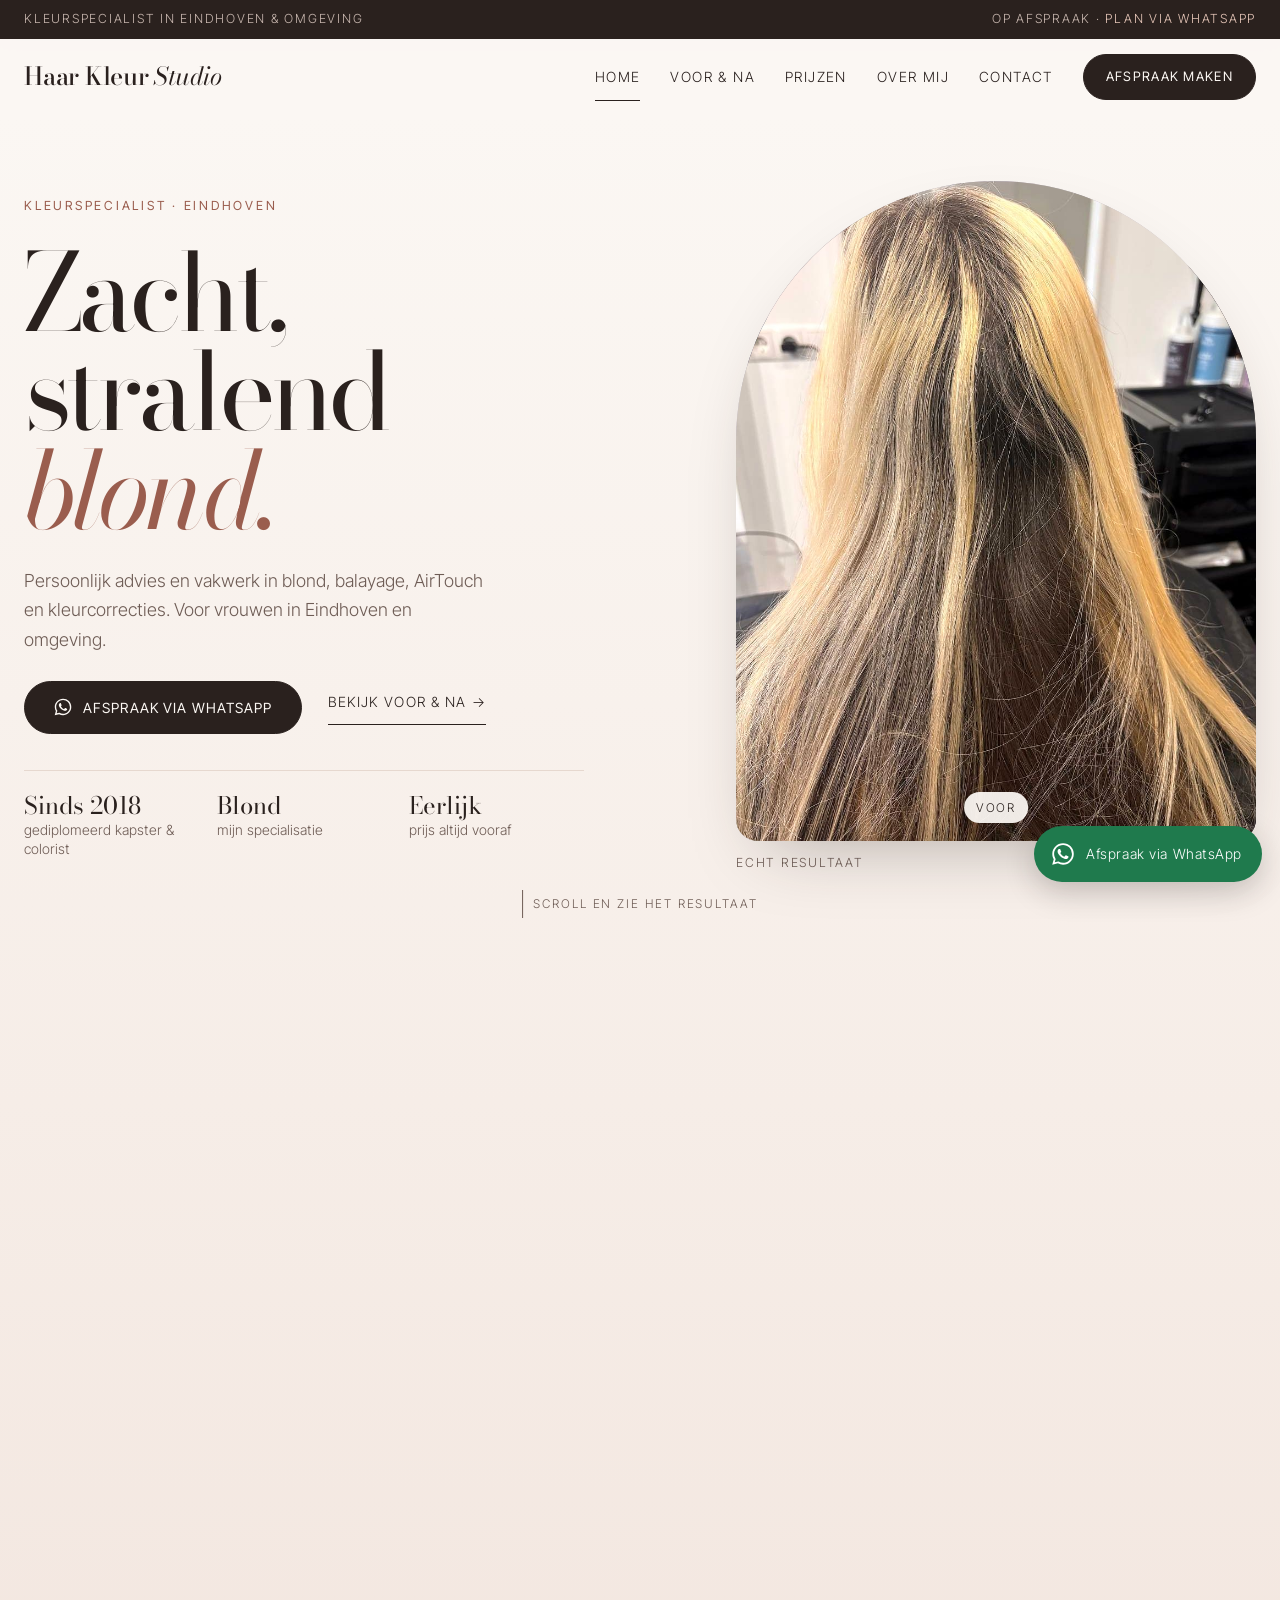
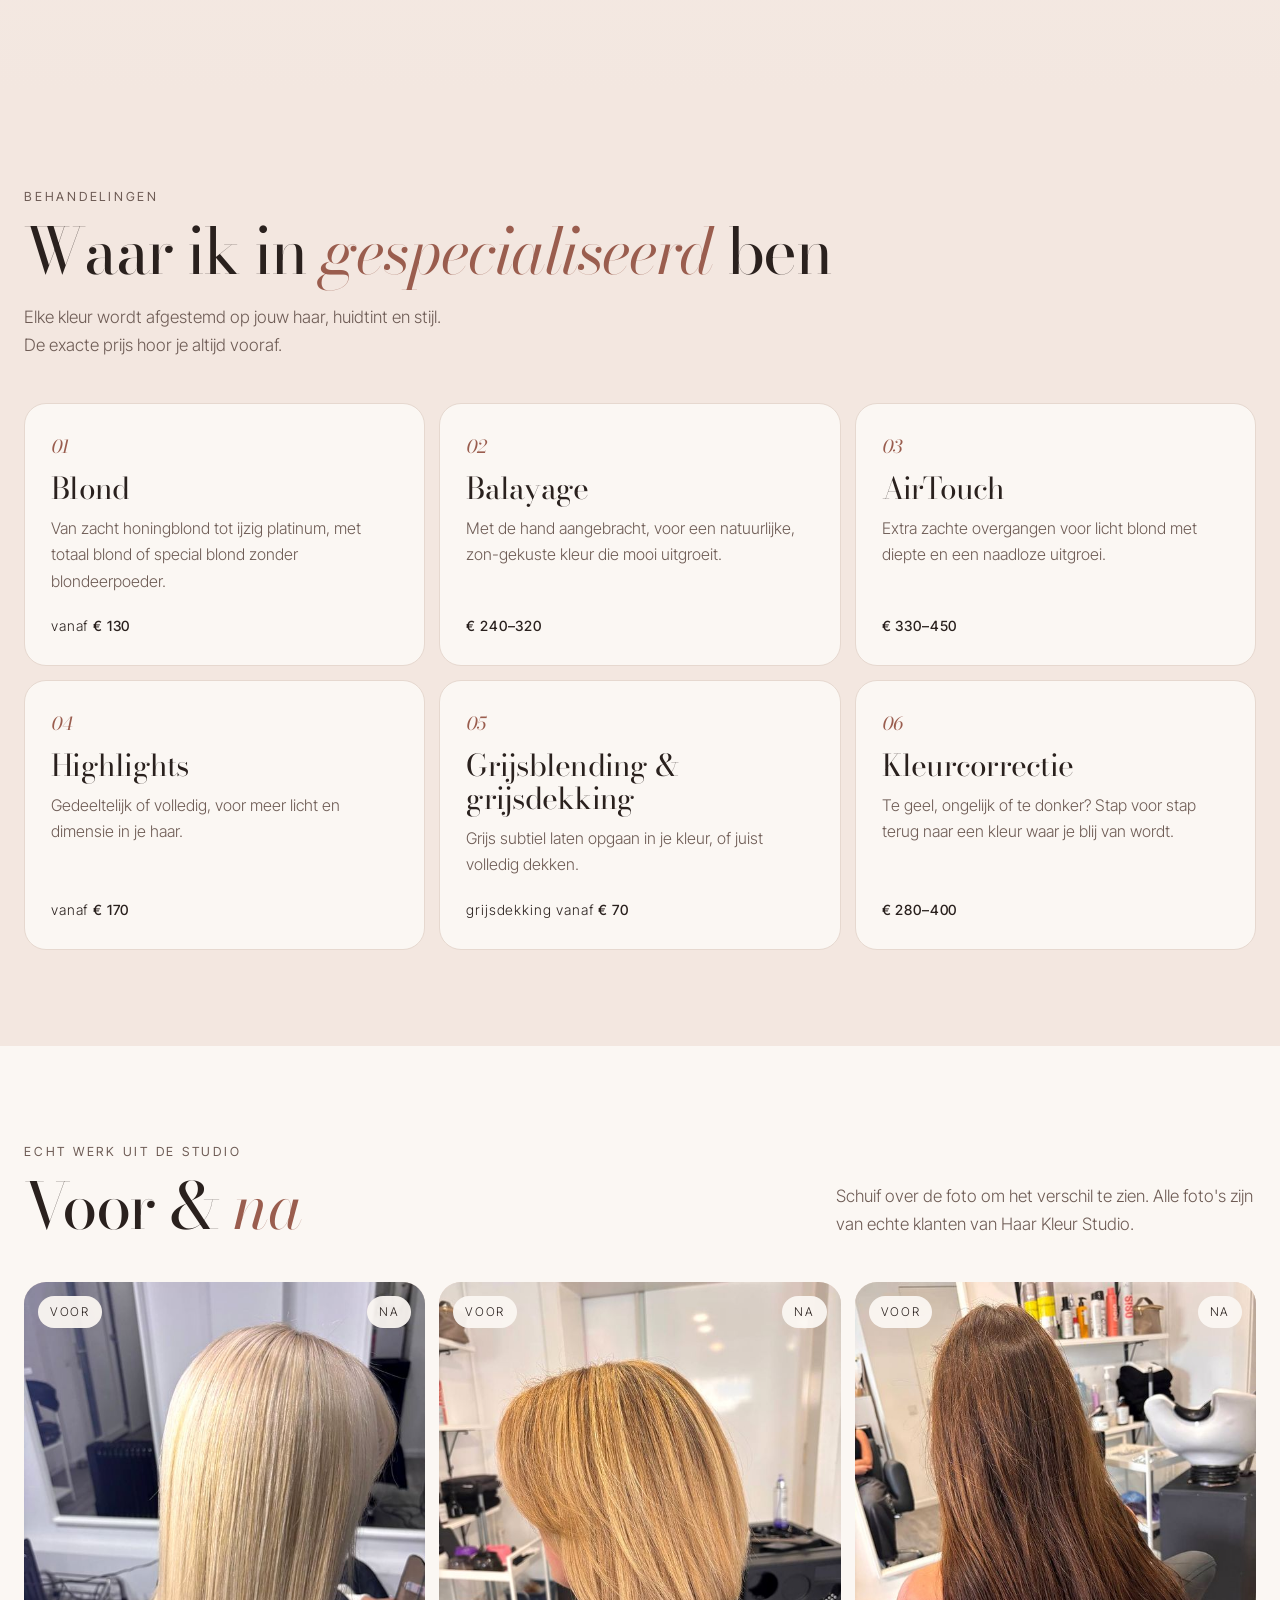
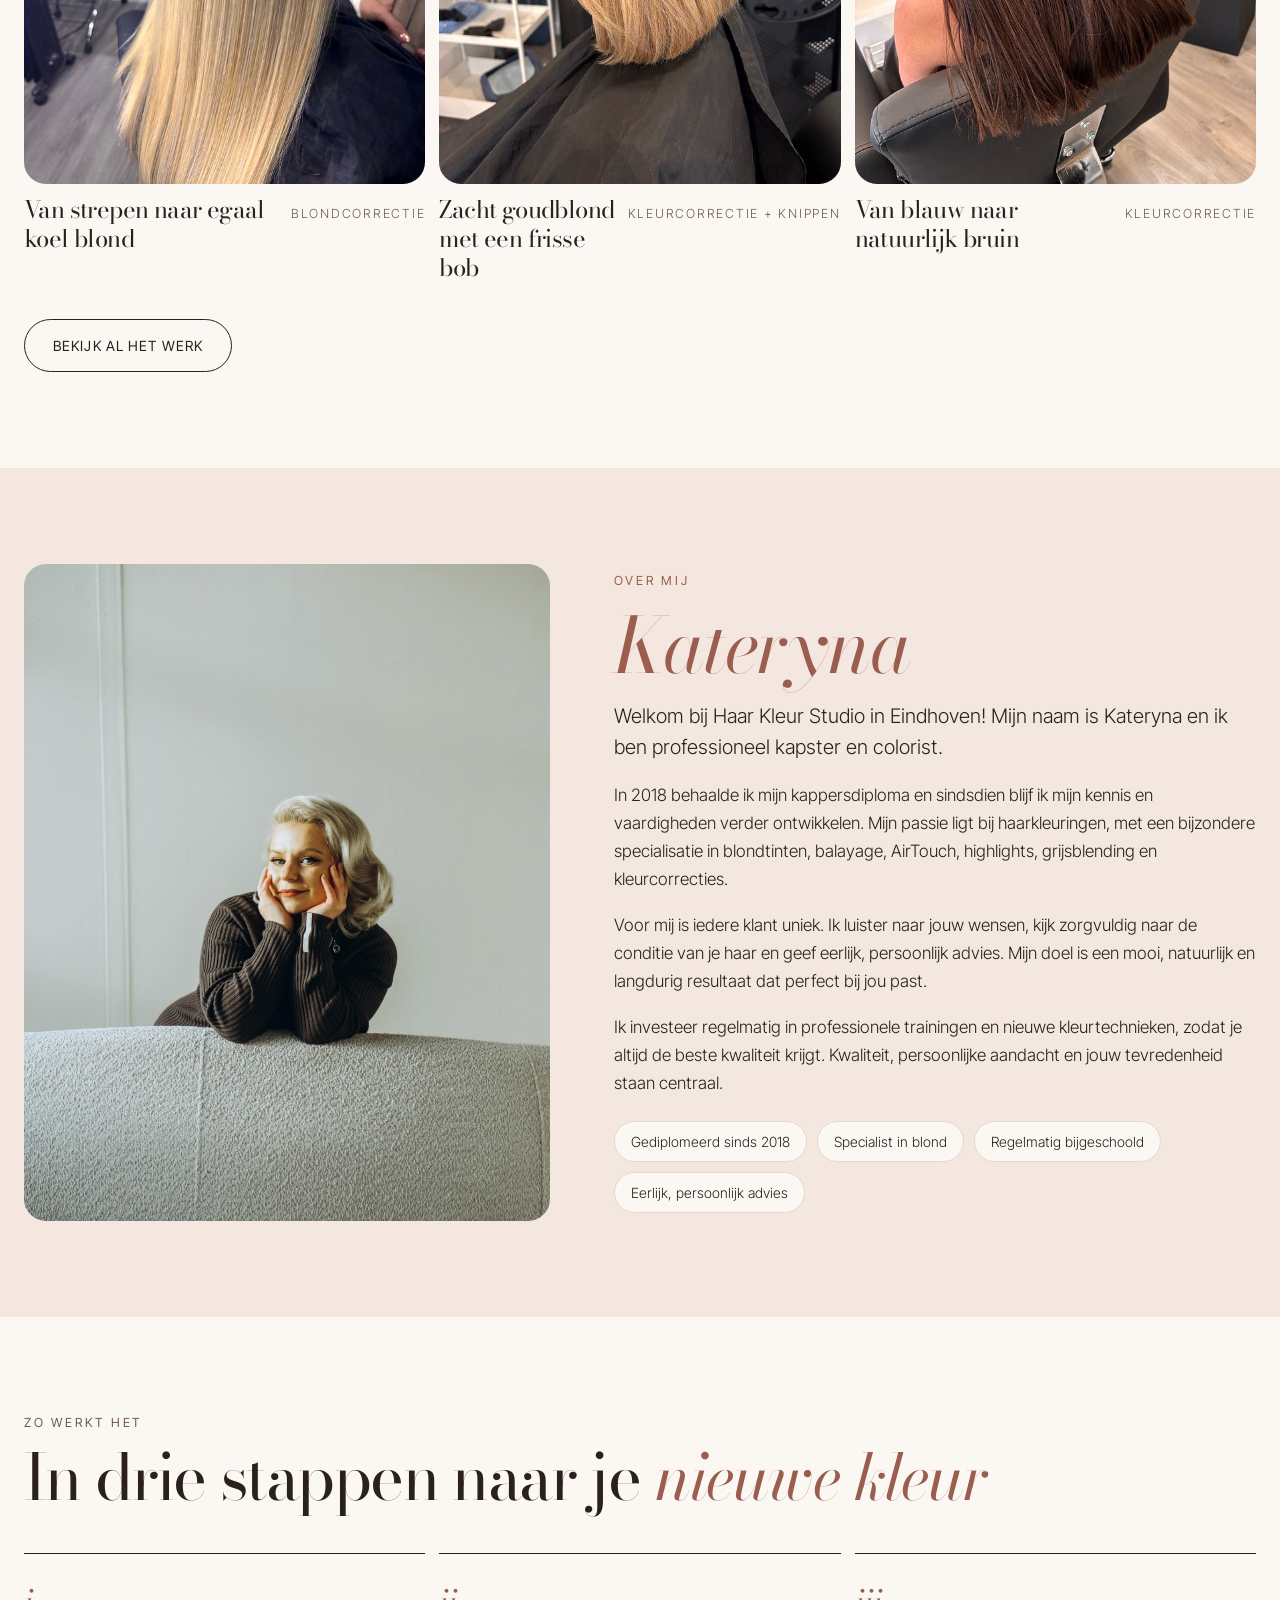
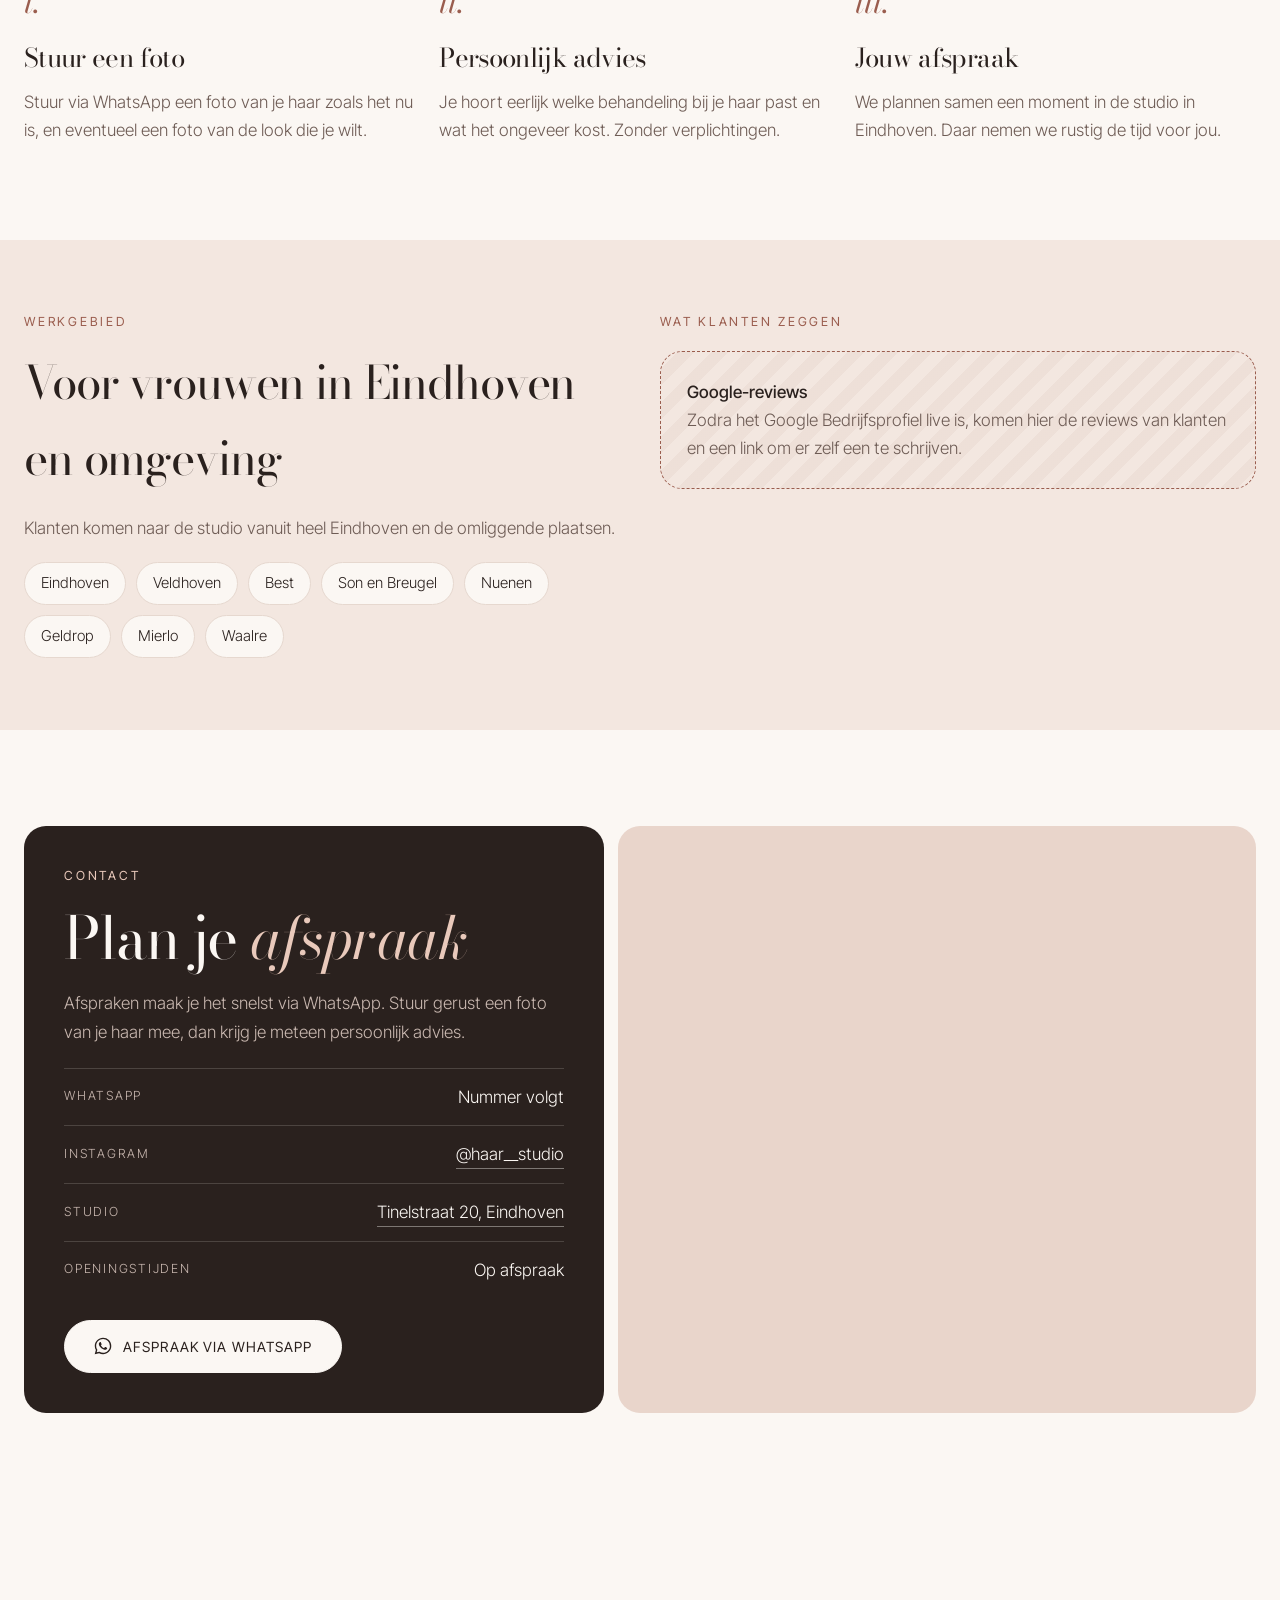
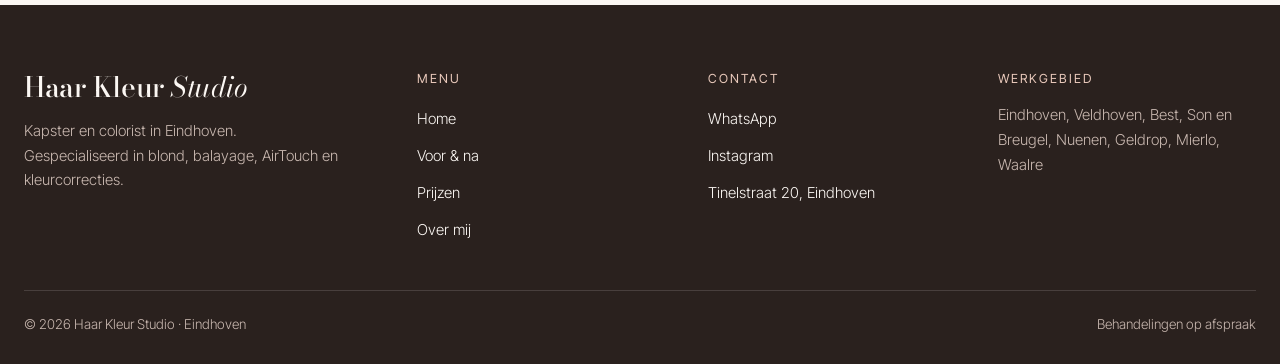
==== commit e10073b8: "Nieuwe hero: voor/na van een blondcorrectie die met scrollen overgaat Co-Authored-By: Claude Opus 5." ====
--- a/index.html
+++ b/index.html
@@ -38,51 +38,36 @@
   </div>
 </header>
 <main id="main">
-<section class="hero">
-  <div class="wrap">
-    <div class="bento">
-     <div class="col col-l">
-      <div class="tile t-title">
+<section class="hero-scroll" aria-label="Introductie">
+  <div class="hero-pin">
+    <div class="wrap hero-grid">
+      <div class="hero-copy">
         <p class="eyebrow">Kleurspecialist · Eindhoven</p>
-        <h1>Zacht, stralend <em>blond</em> in Eindhoven</h1>
+        <h1>Zacht, stralend <em>blond.</em></h1>
+        <p class="hero-lead">Persoonlijk advies en vakwerk in blond, balayage, AirTouch en kleurcorrecties. Voor vrouwen in Eindhoven en omgeving.</p>
         <div class="hero-cta">
           <a class="btn btn-primary" href="/#contact"><svg viewBox="0 0 24 24" aria-hidden="true" fill="currentColor"><path d="M12.04 2C6.58 2 2.13 6.45 2.13 11.91c0 1.75.46 3.45 1.32 4.95L2.05 22l5.25-1.38a9.9 9.9 0 0 0 4.74 1.21h.01c5.46 0 9.9-4.45 9.9-9.91 0-2.65-1.03-5.14-2.9-7.01A9.82 9.82 0 0 0 12.04 2Zm0 18.15h-.01a8.2 8.2 0 0 1-4.19-1.15l-.3-.18-3.12.82.83-3.04-.2-.31a8.21 8.21 0 0 1-1.26-4.38c0-4.54 3.7-8.23 8.25-8.23 2.2 0 4.27.86 5.83 2.42a8.18 8.18 0 0 1 2.41 5.82c0 4.54-3.7 8.23-8.24 8.23Zm4.52-6.16c-.25-.12-1.47-.72-1.69-.81-.23-.08-.39-.12-.56.13-.16.25-.64.81-.79.97-.14.17-.29.19-.54.06-.25-.12-1.05-.39-1.99-1.23-.74-.66-1.23-1.47-1.38-1.72-.14-.25-.01-.38.11-.5.11-.11.25-.29.37-.43.13-.15.17-.25.25-.42.08-.16.04-.31-.02-.43-.06-.13-.56-1.35-.76-1.84-.2-.49-.41-.42-.56-.43h-.48c-.17 0-.43.06-.66.31-.22.25-.86.85-.86 2.07 0 1.21.88 2.39 1 2.55.12.17 1.74 2.65 4.21 3.72.59.25 1.05.41 1.41.52.59.19 1.13.16 1.56.1.47-.07 1.47-.6 1.67-1.18.21-.58.21-1.07.14-1.18-.06-.1-.22-.16-.47-.29Z"/></svg><span>Afspraak via WhatsApp</span></a>
-          <a class="btn btn-ghost" href="/portfolio">Bekijk voor &amp; na</a>
+          <a class="link-arrow" href="/portfolio">Bekijk voor &amp; na →</a>
         </div>
-      </div>
-      <div class="tile t-media">
-        <img src="/images/werk/totaal-blond-na-600.jpg" alt="Licht, stralend blond na een totaal blond-behandeling" width="600" height="750" loading="lazy">
-        <span class="tag">Totaal blond</span>
-      </div>
-      <div class="tile t-intro">
-        <p>Ik ben Kateryna. Ik luister naar je wensen, kijk eerlijk naar de conditie van je haar en maak een kleur die natuurlijk oogt en lang mooi blijft.</p>
-        <a class="link-arrow" href="/prijzen">Bekijk alle prijzen →</a>
-      </div>
-     </div>
-      <div class="tile t-image">
-        <img src="/images/werk/blond-correctie-na.jpg" alt="Egaal, koel blond na een blondcorrectie bij Haar Kleur Studio" width="960" height="1200" fetchpriority="high">
-        <span class="tag">Blondcorrectie</span>
-      </div>
-     <div class="col col-r">
-      <div class="tile t-card">
-        <span class="big">2018</span>
-        <p>Gediplomeerd kapster en colorist, en sindsdien elk jaar verder bijgeschoold.</p>
-      </div>
-      <div class="tile t-text">
-        <p class="eyebrow" style="color:var(--accent-dark)">Specialisaties</p>
-        <ul>
-          <li>Balayage <span>€ 240–320</span></li>
-          <li>AirTouch <span>€ 330–450</span></li>
-          <li>Totaal blond <span>€ 160–190</span></li>
-          <li>Kleurcorrectie <span>€ 280–400</span></li>
-        </ul>
-      </div>
-      <a class="tile t-cta" href="/#contact">
-        <span class="q">Twijfel je wat bij je past? Stuur een foto voor persoonlijk advies.</span>
-        <span class="go">WhatsApp <span aria-hidden="true">→</span></span>
-      </a>
-     </div>
-    </div>
+        <dl class="hero-proof">
+          <div><dt>Sinds 2018</dt><dd>gediplomeerd kapster &amp; colorist</dd></div>
+          <div><dt>Blond</dt><dd>mijn specialisatie</dd></div>
+          <div><dt>Eerlijk</dt><dd>prijs altijd vooraf</dd></div>
+        </dl>
+      </div>
+      <figure class="hero-visual">
+        <div class="ba ba-hero" data-hero>
+          <img class="ba-after" src="/images/werk/blond-correctie-na.jpg" alt="Na: egaal, koel blond na een blondcorrectie bij Haar Kleur Studio" width="960" height="1200" fetchpriority="high">
+          <img class="ba-before" src="/images/werk/blond-correctie-voor.jpg" alt="Voor: ongelijk blond met strepen en donkere uitgroei" width="960" height="1200">
+          <span class="ba-line"></span>
+          <span class="lbl lbl-voor">Voor</span><span class="lbl lbl-na">Na</span>
+          <input type="range" min="0" max="100" value="100" aria-label="Vergelijk voor en na van deze blondcorrectie">
+          <span class="ba-knob"><svg viewBox="0 0 24 24" aria-hidden="true" fill="none" stroke="currentColor" stroke-width="1.6" stroke-linecap="round" stroke-linejoin="round"><path d="M9 6 3 12l6 6M15 6l6 6-6 6"/></svg></span>
+        </div>
+        <figcaption class="hero-cap"><span>Echt resultaat</span><span>Blondcorrectie</span></figcaption>
+      </figure>
+    </div>
+    <p class="hero-hint" aria-hidden="true"><span></span>Scroll en zie het resultaat</p>
   </div>
 </section>
 
--- a/assets/styles.css
+++ b/assets/styles.css
@@ -60,48 +60,40 @@
   .nav .btn{margin-top:14px;border-bottom:1px solid var(--ink)}
 }
 
-/* HERO – bento */
-.hero{padding:22px 0 72px}
-.bento{display:grid;gap:var(--gap);grid-template-columns:1.15fr 1.25fr .8fr;height:clamp(680px,84vh,800px)}
-.col{display:flex;flex-direction:column;gap:var(--gap);min-height:0}
-.t-media{flex:1 1 auto}
-.col-r .t-cta{flex:1 1 auto}
-.tile{border-radius:var(--r);overflow:hidden;position:relative}
-.t-title{overflow:visible;padding:18px 6px 10px 4px;display:flex;flex-direction:column;gap:20px;justify-content:flex-end}
-.t-title h1{font-size:clamp(44px,4.9vw,74px);line-height:.98;letter-spacing:-.035em}
-.t-title .hero-cta{display:flex;flex-wrap:wrap;gap:10px}
-.t-title .hero-cta .btn{padding:13px 20px;font-size:13px;letter-spacing:.07em}
-.t-image{min-height:520px}
-.t-image img,.t-media img{position:absolute;inset:0;width:100%;height:100%;object-fit:cover}
-.t-image .tag,.t-media .tag{position:absolute;left:14px;bottom:14px;background:rgba(251,247,243,.94);color:var(--ink);border-radius:999px;padding:7px 14px;font-size:12.5px;letter-spacing:.12em;text-transform:uppercase}
-.t-card{background:var(--rose);padding:24px;display:flex;flex-direction:column;justify-content:space-between;gap:18px}
-.t-card .big{font-family:var(--serif);font-size:58px;line-height:.9;letter-spacing:-.03em}
-.t-card p{margin:0;font-size:15.5px;line-height:1.45}
-.t-media{min-height:180px;flex:1 1 auto}
-.t-text{background:var(--blush);padding:22px;display:flex;flex-direction:column;gap:10px}
-.t-text ul{list-style:none;margin:0;padding:0;display:flex;flex-direction:column;gap:2px}
-.t-text li{font-family:var(--serif);font-size:22px;line-height:1.35;display:flex;justify-content:space-between;gap:10px;border-bottom:1px solid rgba(42,33,30,.12);padding:6px 0}
-.t-text li span{font-family:var(--sans);font-size:13px;color:var(--muted);align-self:center;white-space:nowrap}
-.t-intro{padding:4px 4px 2px;display:flex;flex-direction:column;justify-content:flex-end;gap:16px}
-.t-intro p{margin:0;color:var(--muted);font-size:17.5px;max-width:440px}
-.t-cta{background:var(--night);color:var(--bg);padding:24px;display:flex;flex-direction:column;justify-content:space-between;gap:18px;text-decoration:none;transition:background .2s}
-.t-cta:hover{background:var(--accent-dark);color:var(--bg)}
-.t-cta .q{font-family:var(--serif);font-size:25px;line-height:1.15}
-.t-cta .go{display:flex;align-items:center;justify-content:space-between;font-size:13px;letter-spacing:.14em;text-transform:uppercase;color:var(--night-accent)}
-.t-cta:hover .go{color:var(--bg)}
-@media (max-width:980px){
-  .bento{height:auto;grid-template-columns:1fr 1fr;
-    grid-template-areas:"title title" "image image" "media card" "intro intro" "text cta"}
-  .col{display:contents}
-  .t-title{grid-area:title;padding:8px 0 6px}.t-image{grid-area:image;min-height:0;aspect-ratio:4/4.4}
-  .t-media{grid-area:media;min-height:220px}.t-card{grid-area:card}.t-intro{grid-area:intro}.t-text{grid-area:text}.t-cta{grid-area:cta}
-}
-@media (max-width:560px){
-  .bento{grid-template-areas:"title title" "image image" "media card" "intro intro" "text text" "cta cta"}
-  .t-image{aspect-ratio:4/4.6}
-  .t-card .big{font-size:48px}
-  .t-card{padding:18px}
-}
+/* HERO – scroll voor/na */
+.hero-scroll{position:relative;height:175vh;background:linear-gradient(180deg,var(--bg) 0%,var(--blush) 100%)}
+.hero-pin{position:sticky;top:76px;height:calc(100vh - 76px);min-height:620px;display:flex;align-items:center}
+.hero-grid{width:100%;display:grid;grid-template-columns:minmax(0,1.08fr) minmax(0,.92fr);gap:clamp(32px,5vw,80px);align-items:center}
+.hero-copy{display:flex;flex-direction:column;gap:26px}
+.hero-copy h1{font-size:clamp(58px,8.4vw,132px);line-height:.92;letter-spacing:-.045em;text-wrap:balance}
+.hero-copy h1 em{display:block}
+.hero-lead{margin:0;max-width:470px;font-size:clamp(17px,1.4vw,20px);color:var(--muted)}
+.hero-cta{display:flex;flex-wrap:wrap;align-items:center;gap:14px 26px}
+.hero-proof{display:grid;grid-template-columns:repeat(3,minmax(0,1fr));gap:18px;margin:10px 0 0;padding-top:22px;border-top:1px solid var(--line);max-width:560px}
+.hero-proof div{display:flex;flex-direction:column;gap:2px}
+.hero-proof dt{font-family:var(--serif);font-size:24px;line-height:1.1}
+.hero-proof dd{margin:0;font-size:14px;color:var(--muted);line-height:1.35}
+.hero-visual{margin:0;justify-self:end;width:100%;max-width:520px;display:flex;flex-direction:column;gap:12px}
+.ba.ba-hero{height:min(calc(100vh - 210px),660px);aspect-ratio:auto;border-radius:260px 260px 22px 22px;box-shadow:0 30px 70px -30px rgba(42,33,30,.35)}
+.ba.ba-hero .lbl{top:auto;bottom:18px;left:50%;right:auto;transform:translateX(-50%);transition:opacity .3s}
+.ba.ba-hero[data-side="voor"] .lbl-na,.ba.ba-hero[data-side="na"] .lbl-voor{opacity:0}
+.hero-cap{display:flex;justify-content:space-between;gap:12px;font-size:12.5px;letter-spacing:.14em;text-transform:uppercase;color:var(--muted)}
+.hero-hint{display:none;position:absolute;left:50%;bottom:22px;transform:translateX(-50%);margin:0;align-items:center;gap:10px;font-size:12px;letter-spacing:.16em;text-transform:uppercase;color:var(--muted);transition:opacity .3s}
+.hero-hint span{width:1px;height:28px;background:var(--muted);transform-origin:top;animation:hkhint 1.8s ease-in-out infinite}
+@media (min-height:900px) and (min-width:901px){.hero-hint{display:flex}}
+@keyframes hkhint{0%{transform:scaleY(0)}50%{transform:scaleY(1)}100%{transform:scaleY(0);transform-origin:bottom}}
+.hero-scroll.done .hero-hint{opacity:0}
+@media (max-width:900px){
+  .hero-scroll{height:auto;background:var(--bg)}
+  .hero-pin{position:static;height:auto;min-height:0;display:block;padding:26px 0 64px}
+  .hero-grid{grid-template-columns:1fr;gap:30px}
+  .hero-copy{gap:20px}
+  .hero-visual{justify-self:stretch;max-width:none}
+  .ba.ba-hero{height:auto;aspect-ratio:4/5;border-radius:200px 200px 22px 22px}
+  .hero-hint{display:none}
+}
+@media (max-width:480px){.hero-proof{grid-template-columns:1fr 1fr}.hero-proof div:last-child{display:none}}
+@media (prefers-reduced-motion:reduce){.hero-scroll{height:auto}.hero-pin{position:static;height:auto;padding:40px 0 80px}.hero-hint{display:none}}
 
 /* Sections */
 .sec{padding:96px 0}
@@ -134,8 +126,10 @@
 .ba .ba-line{position:absolute;top:0;bottom:0;left:var(--pos);width:2px;margin-left:-1px;background:var(--bg);pointer-events:none}
 .ba .ba-knob{position:absolute;top:50%;left:var(--pos);width:46px;height:46px;margin:-23px 0 0 -23px;border-radius:50%;background:var(--bg);display:grid;place-items:center;pointer-events:none;box-shadow:0 4px 18px rgba(42,33,30,.18)}
 .ba .ba-knob svg{width:22px;height:22px}
-.ba .lbl{position:absolute;top:14px;padding:6px 12px;border-radius:999px;background:rgba(251,247,243,.94);font-size:12px;letter-spacing:.14em;text-transform:uppercase;pointer-events:none}
+.ba .lbl{transition:opacity .25s;position:absolute;top:14px;padding:6px 12px;border-radius:999px;background:rgba(251,247,243,.94);font-size:12px;letter-spacing:.14em;text-transform:uppercase;pointer-events:none}
 .ba .lbl-voor{left:14px}.ba .lbl-na{right:14px}
+.ba .ba-line,.ba .ba-knob{transition:opacity .25s}
+.ba.ba-edge .ba-line,.ba.ba-edge .ba-knob{opacity:0}
 .ba input{position:absolute;inset:0;width:100%;height:100%;opacity:0;margin:0;cursor:ew-resize;-webkit-appearance:none;appearance:none}
 .ba input:focus-visible + .ba-knob{outline:2px solid var(--accent);outline-offset:3px}
 .ba-cap{display:flex;justify-content:space-between;align-items:baseline;gap:12px}
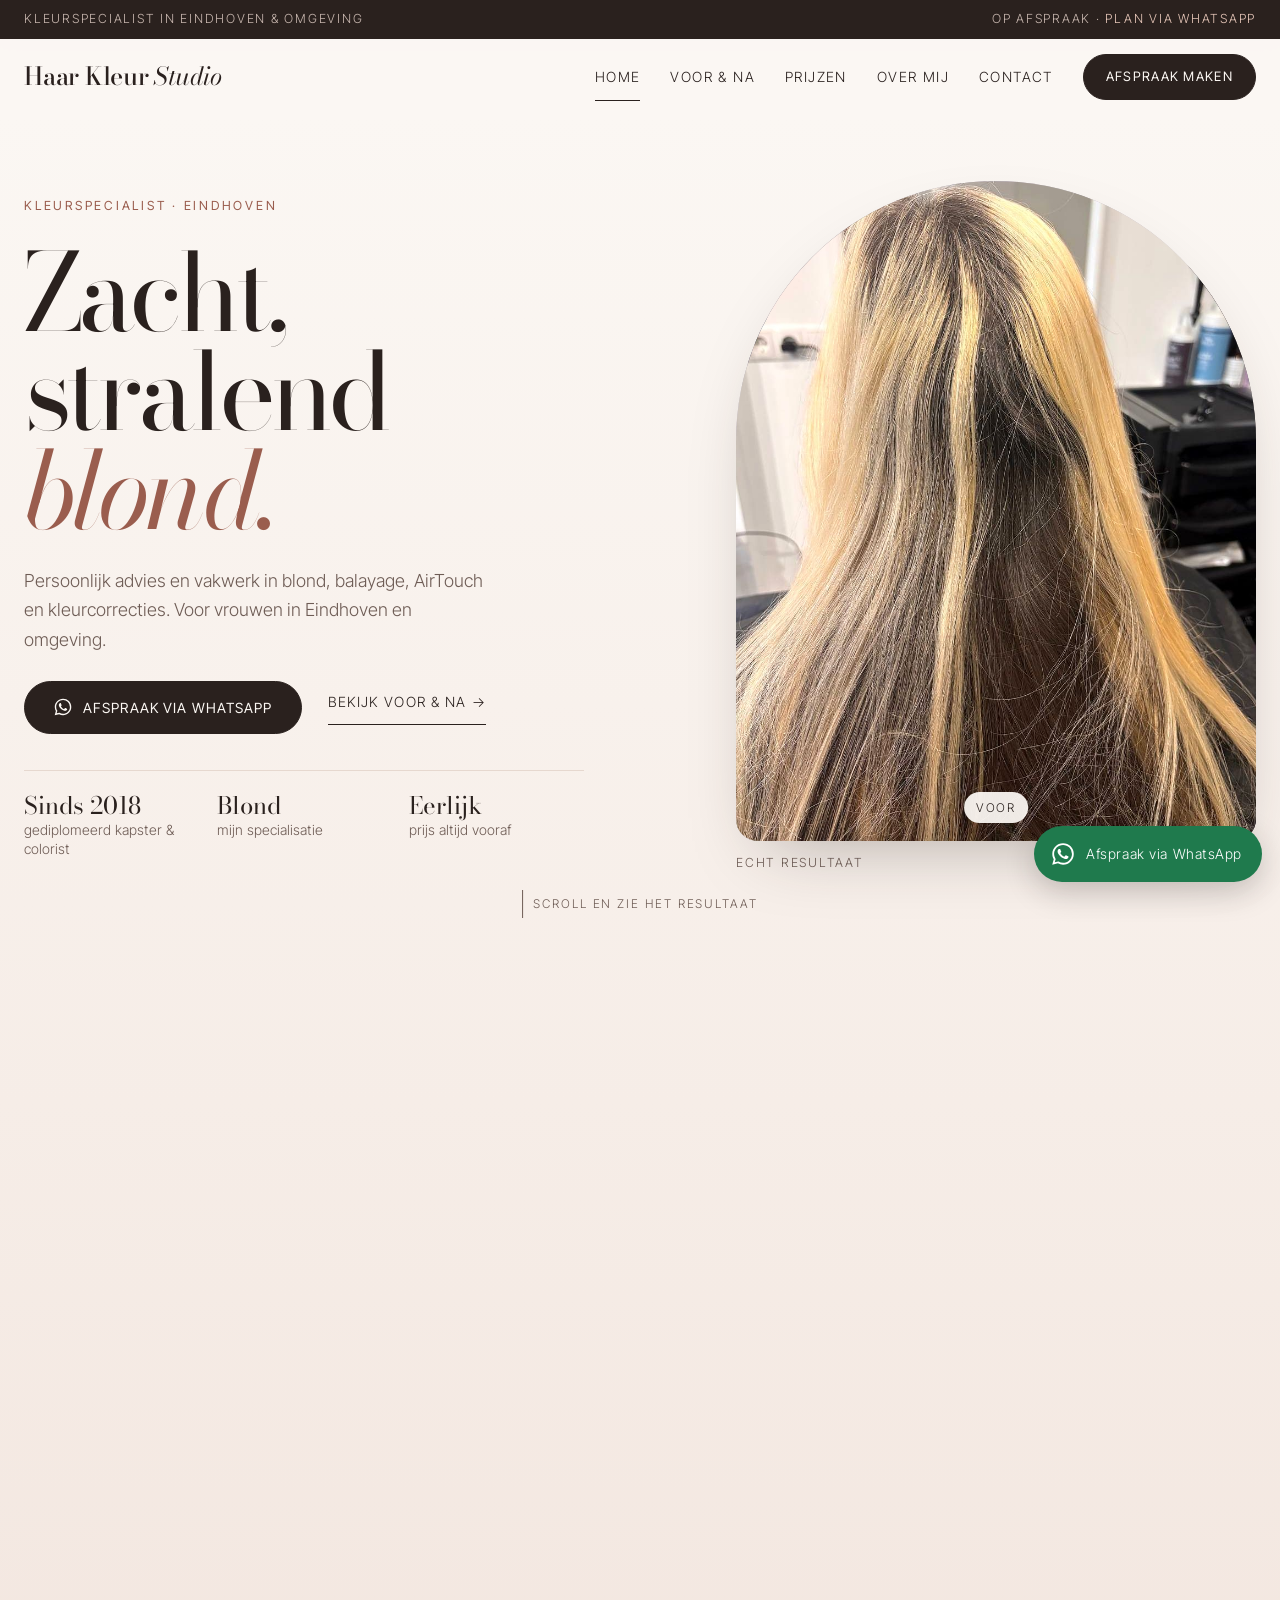
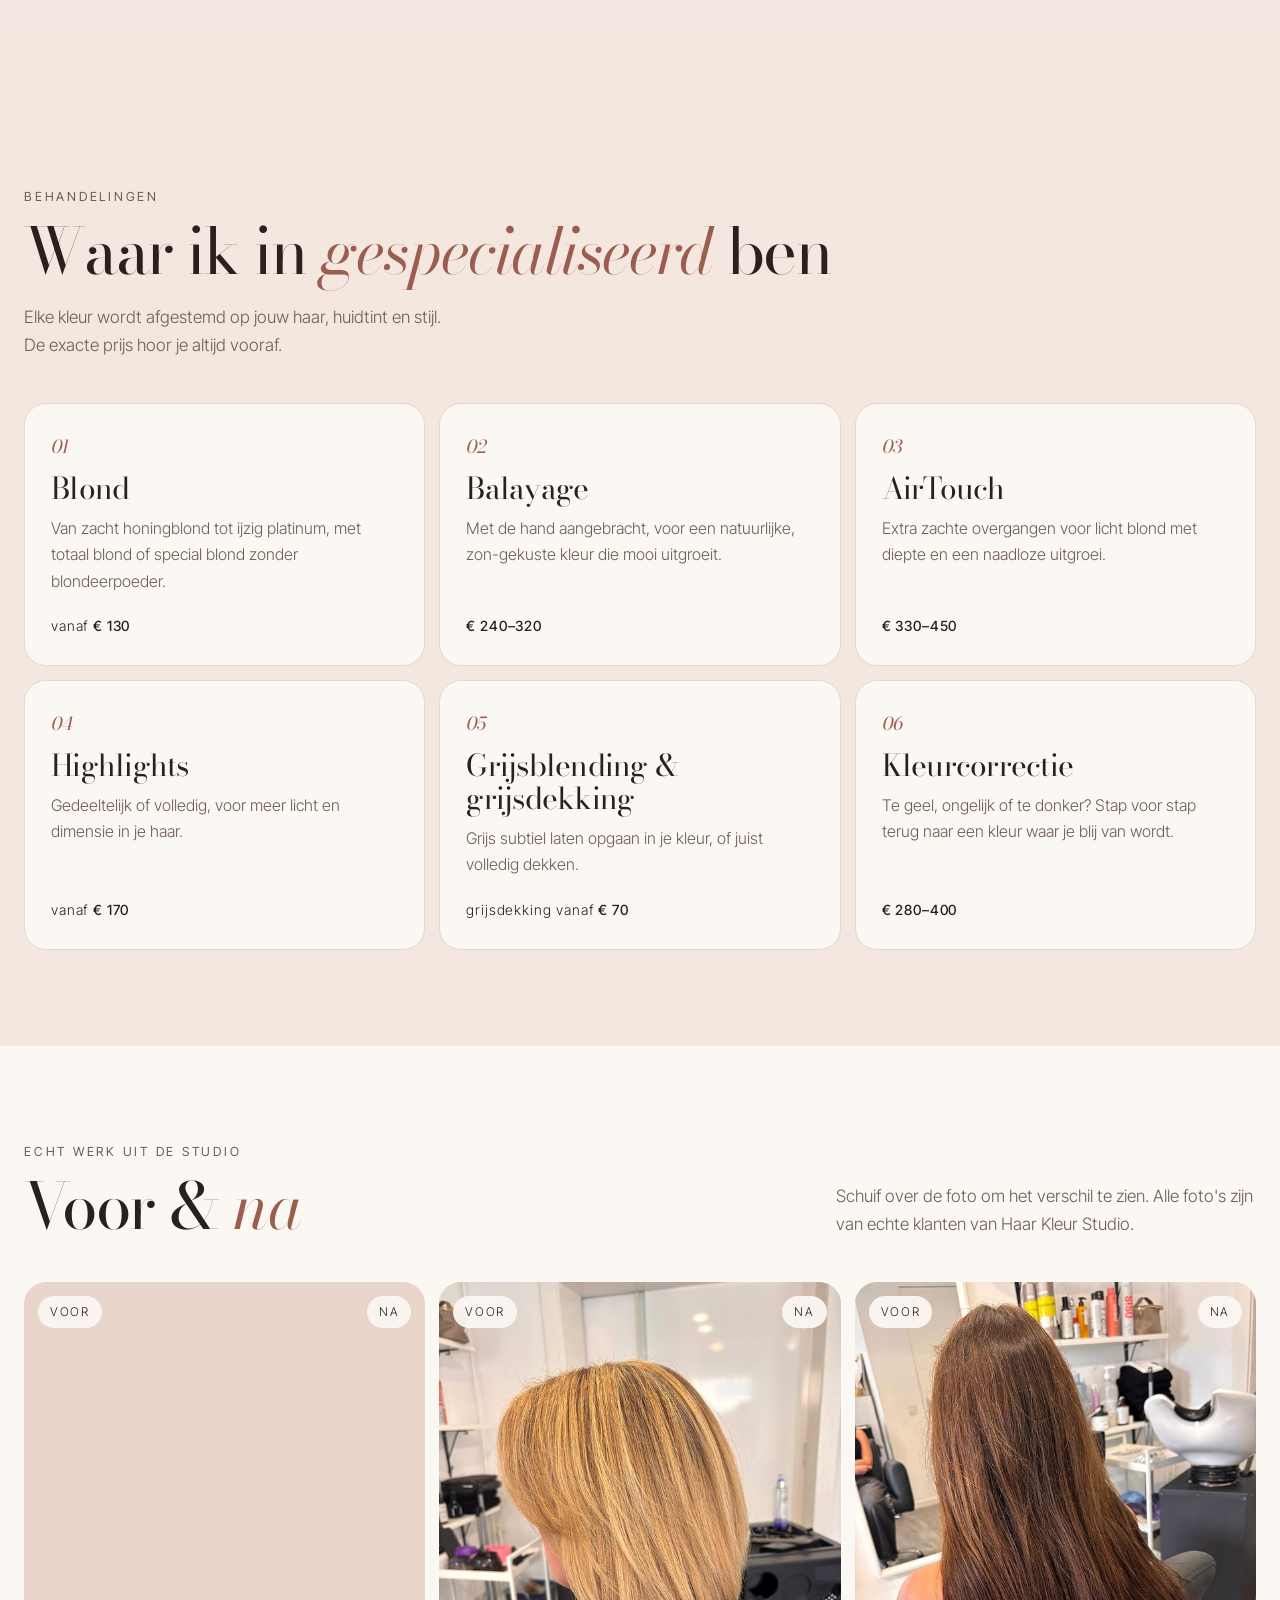
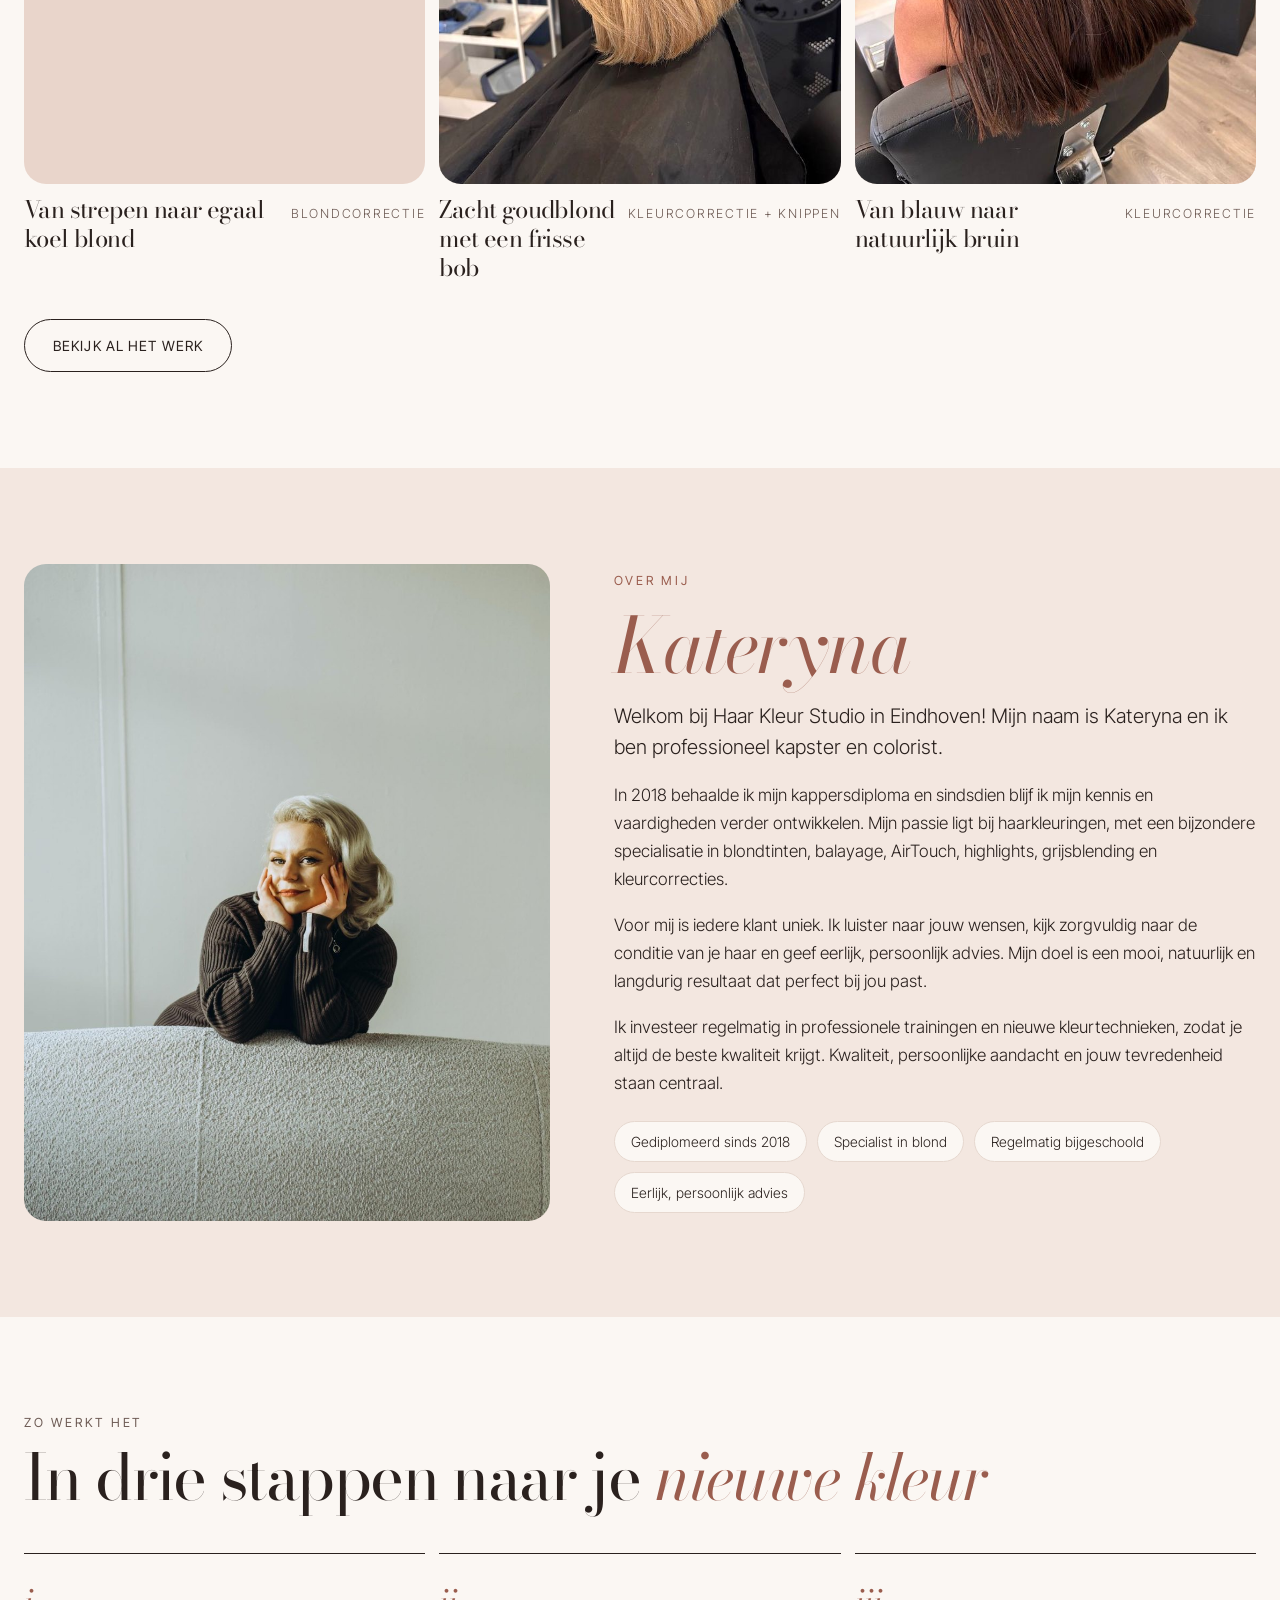
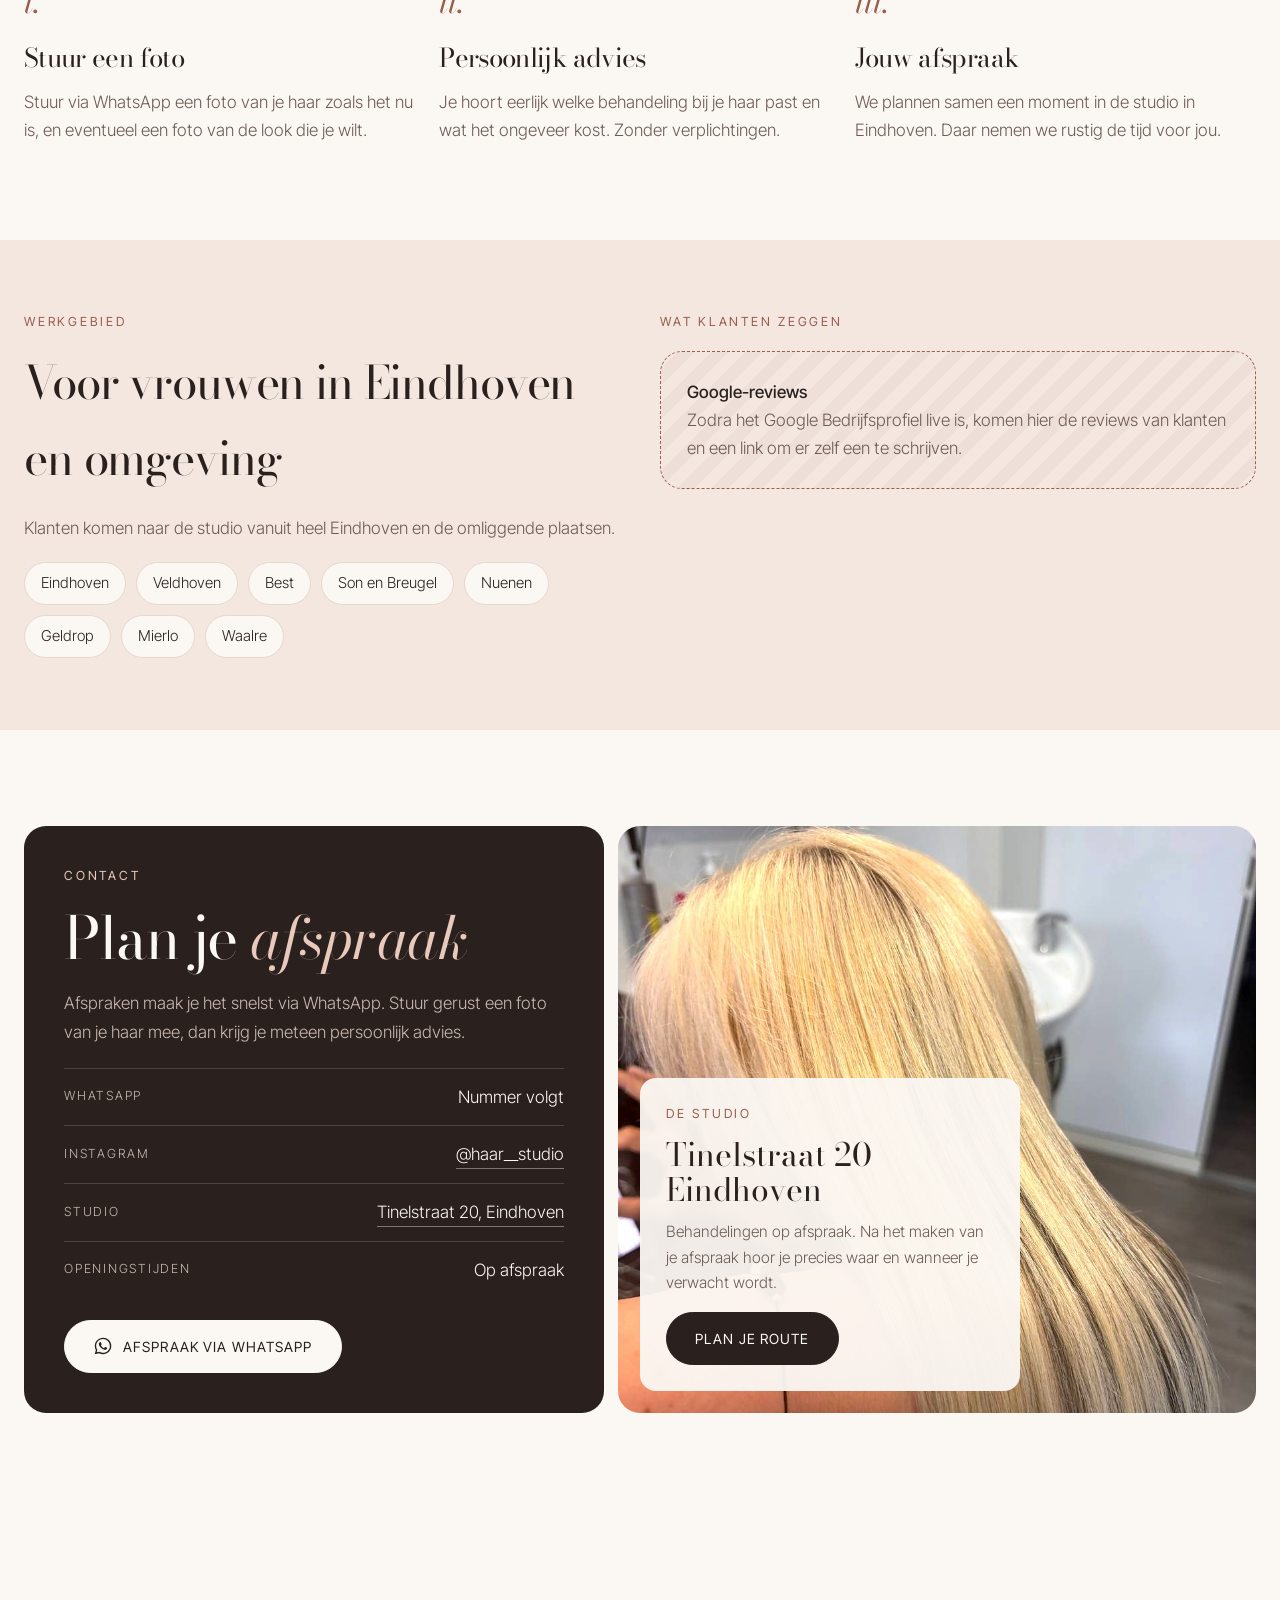
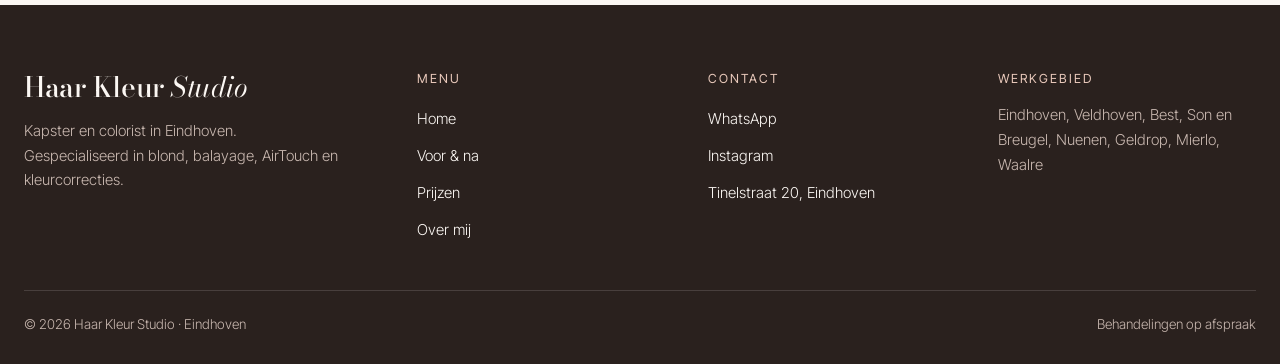
==== commit e94c72f7: "Contact: kaart-embed vervangen door studiokaart met routeknop Co-Authored-By: Claude Opus 5.5 <norep" ====
--- a/index.html
+++ b/index.html
@@ -190,7 +190,15 @@
         <a class="btn btn-light" href="/#contact"><svg viewBox="0 0 24 24" aria-hidden="true" fill="currentColor"><path d="M12.04 2C6.58 2 2.13 6.45 2.13 11.91c0 1.75.46 3.45 1.32 4.95L2.05 22l5.25-1.38a9.9 9.9 0 0 0 4.74 1.21h.01c5.46 0 9.9-4.45 9.9-9.91 0-2.65-1.03-5.14-2.9-7.01A9.82 9.82 0 0 0 12.04 2Zm0 18.15h-.01a8.2 8.2 0 0 1-4.19-1.15l-.3-.18-3.12.82.83-3.04-.2-.31a8.21 8.21 0 0 1-1.26-4.38c0-4.54 3.7-8.23 8.25-8.23 2.2 0 4.27.86 5.83 2.42a8.18 8.18 0 0 1 2.41 5.82c0 4.54-3.7 8.23-8.24 8.23Zm4.52-6.16c-.25-.12-1.47-.72-1.69-.81-.23-.08-.39-.12-.56.13-.16.25-.64.81-.79.97-.14.17-.29.19-.54.06-.25-.12-1.05-.39-1.99-1.23-.74-.66-1.23-1.47-1.38-1.72-.14-.25-.01-.38.11-.5.11-.11.25-.29.37-.43.13-.15.17-.25.25-.42.08-.16.04-.31-.02-.43-.06-.13-.56-1.35-.76-1.84-.2-.49-.41-.42-.56-.43h-.48c-.17 0-.43.06-.66.31-.22.25-.86.85-.86 2.07 0 1.21.88 2.39 1 2.55.12.17 1.74 2.65 4.21 3.72.59.25 1.05.41 1.41.52.59.19 1.13.16 1.56.1.47-.07 1.47-.6 1.67-1.18.21-.58.21-1.07.14-1.18-.06-.1-.22-.16-.47-.29Z"/></svg><span>Afspraak via WhatsApp</span></a>
       </div>
     </div>
-    <div class="map reveal"><iframe src="https://www.google.com/maps?q=Haar%20Kleur%20Studio%20Tinelstraat%2020%20Eindhoven&output=embed" title="Kaart: Haar Kleur Studio in Eindhoven" loading="lazy" referrerpolicy="no-referrer-when-downgrade"></iframe></div>
+    <div class="visit reveal">
+      <img src="/images/werk/totaal-blond-na.jpg" alt="" width="960" height="1200" loading="lazy">
+      <div class="visit-card">
+        <p class="eyebrow">De studio</p>
+        <p class="visit-addr">Tinelstraat 20<br>Eindhoven</p>
+        <p class="visit-note">Behandelingen op afspraak. Na het maken van je afspraak hoor je precies waar en wanneer je verwacht wordt.</p>
+        <a class="btn btn-primary" href="https://www.google.com/maps/dir/?api=1&amp;destination=Haar%20Kleur%20Studio%20Tinelstraat%2020%20Eindhoven" rel="noopener">Plan je route</a>
+      </div>
+    </div>
   </div>
 </section>
 </main>
--- a/assets/styles.css
+++ b/assets/styles.css
@@ -174,8 +174,12 @@
 .contact-list li span:first-child{font-size:12.5px;letter-spacing:.14em;text-transform:uppercase;color:var(--night-soft);align-self:center}
 .contact-list a{color:var(--bg);text-decoration:none;border-bottom:1px solid rgba(251,247,243,.4)}
 .contact-card .btns{display:flex;flex-wrap:wrap;gap:10px}
-.map{border-radius:var(--r);overflow:hidden;min-height:420px;background:var(--rose)}
-.map iframe{width:100%;height:100%;min-height:420px;border:0;display:block;filter:grayscale(.35) sepia(.12)}
+.visit{position:relative;border-radius:var(--r);overflow:hidden;min-height:460px;display:flex;align-items:flex-end;padding:22px}
+.visit>img{position:absolute;inset:0;width:100%;height:100%;object-fit:cover;object-position:center 35%}
+.visit-card{position:relative;background:rgba(251,247,243,.95);border-radius:calc(var(--r) - 6px);padding:26px;display:flex;flex-direction:column;gap:12px;max-width:380px}
+.visit-addr{margin:0;font-family:var(--serif);font-size:32px;line-height:1.1}
+.visit-note{margin:0;color:var(--muted);font-size:15.5px}
+.visit-card .btn{align-self:flex-start;margin-top:4px}
 @media (max-width:860px){.contact{grid-template-columns:1fr}.contact-card{padding:28px}}
 
 /* Placeholder */
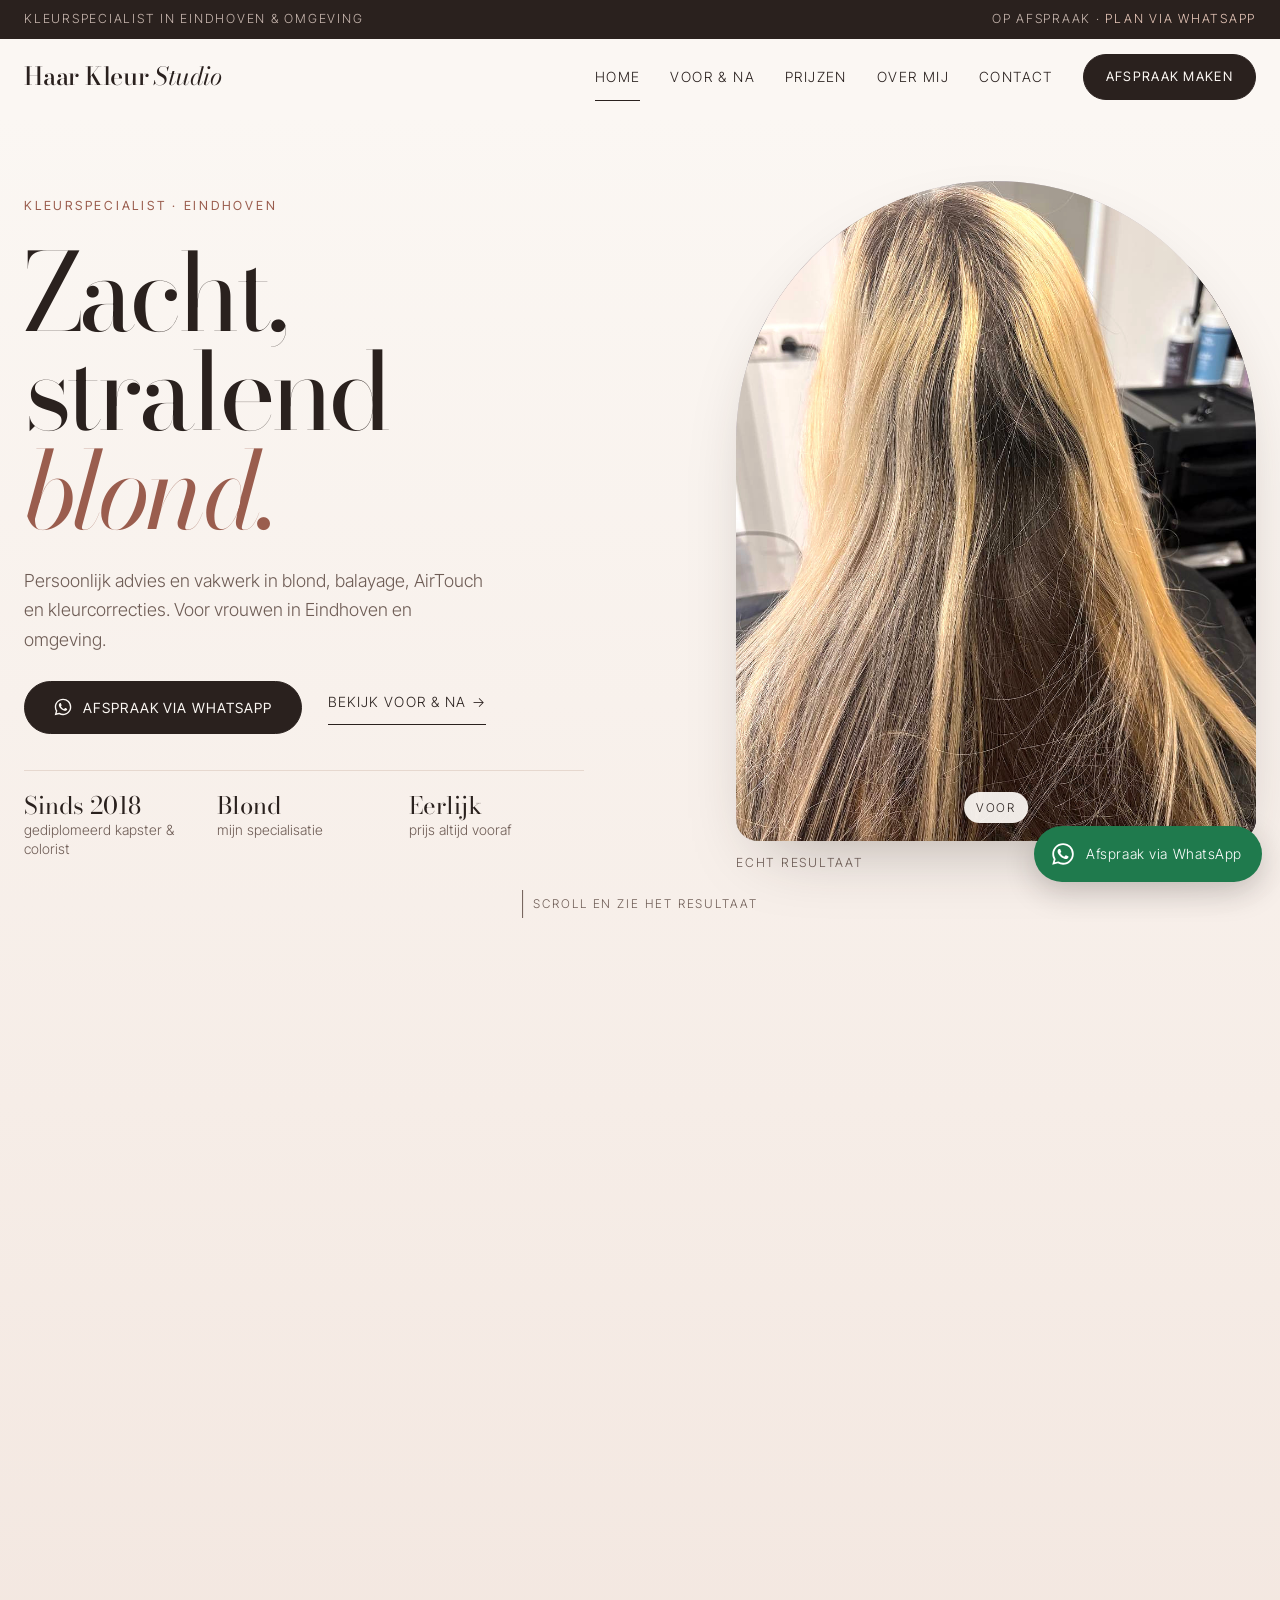
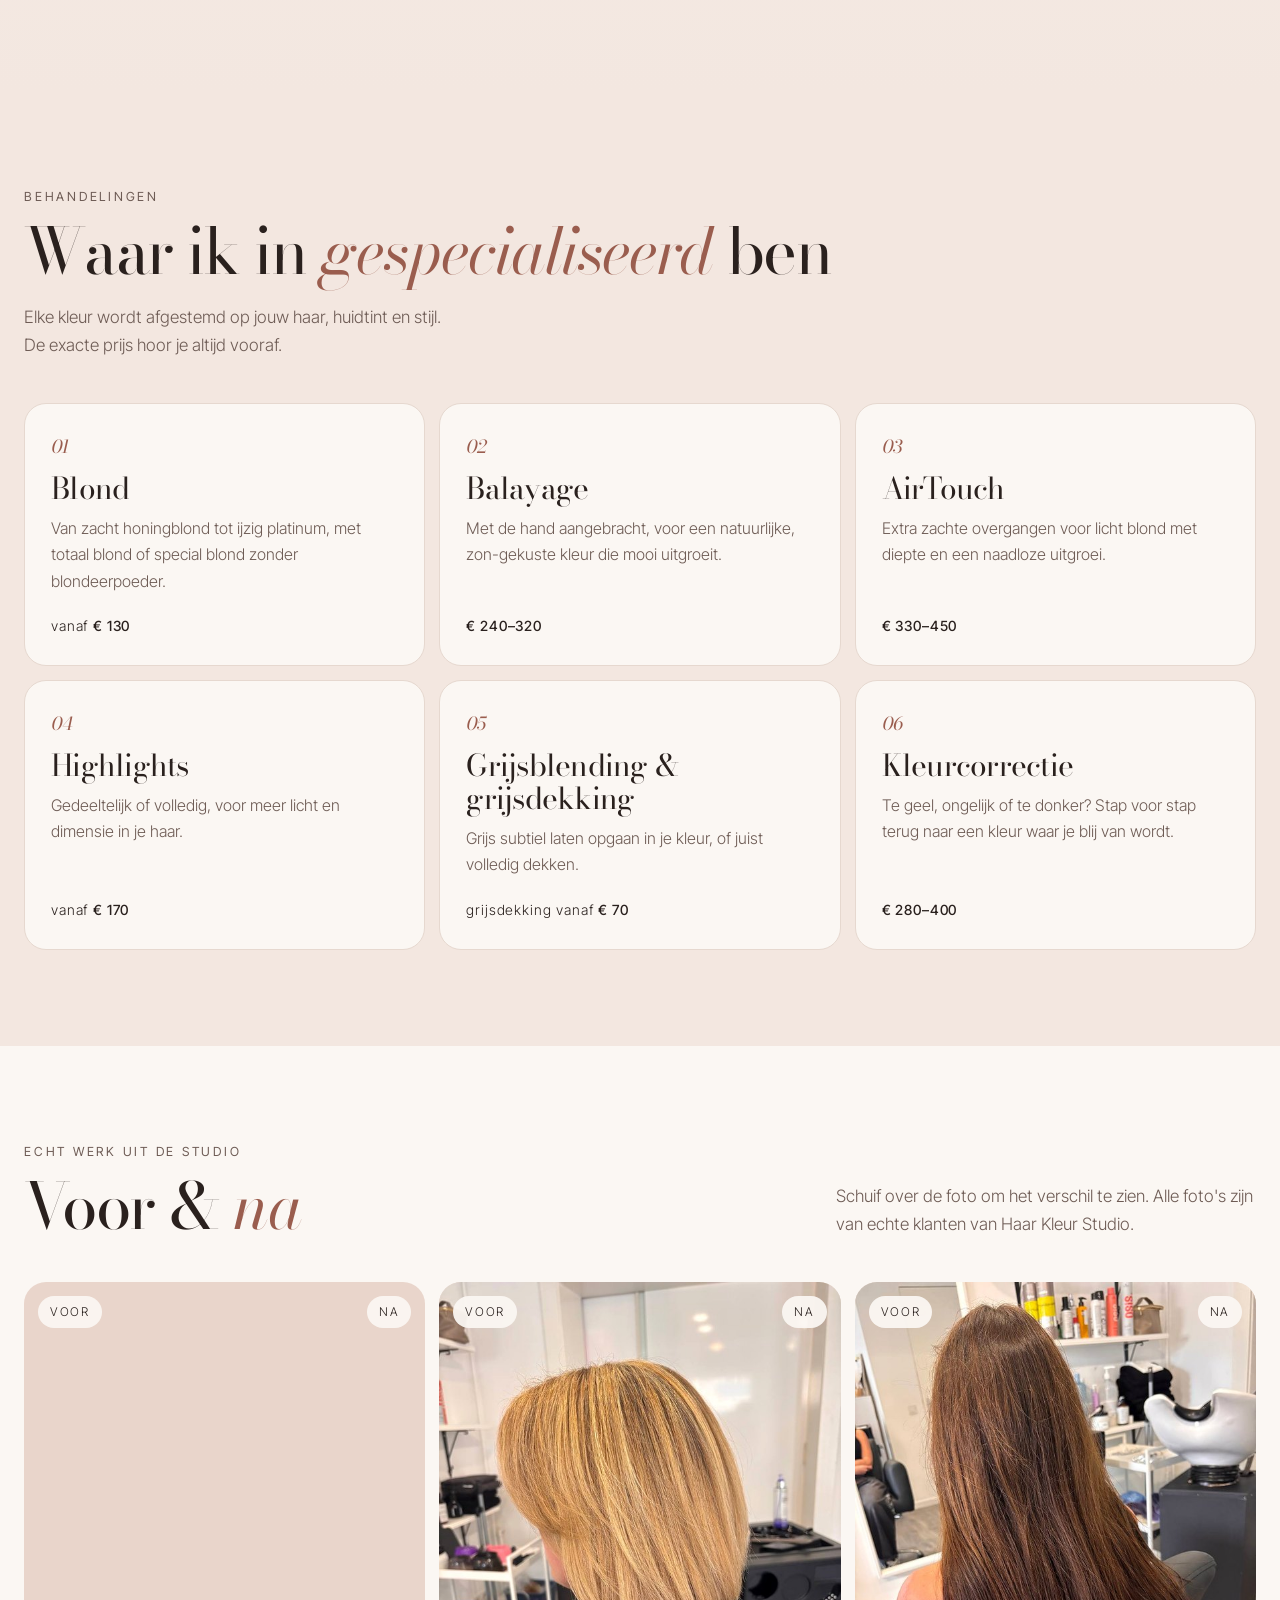
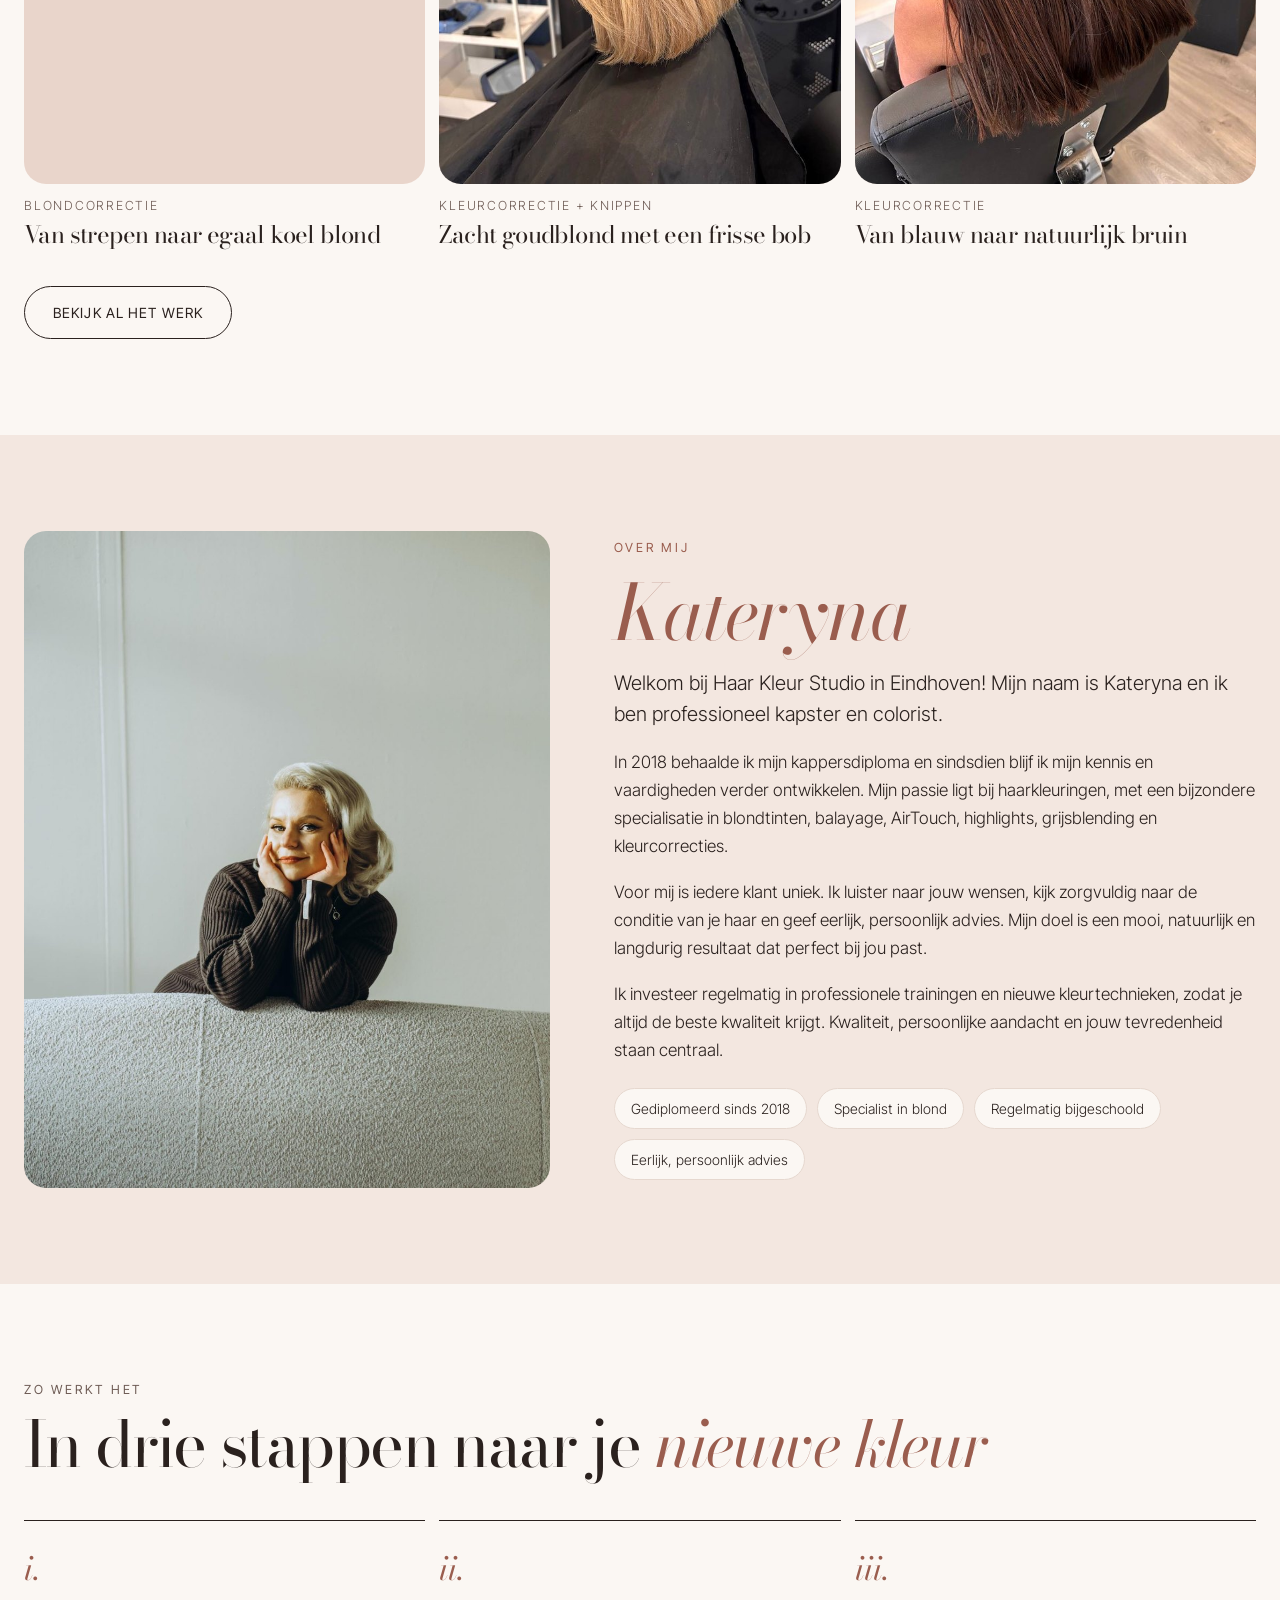
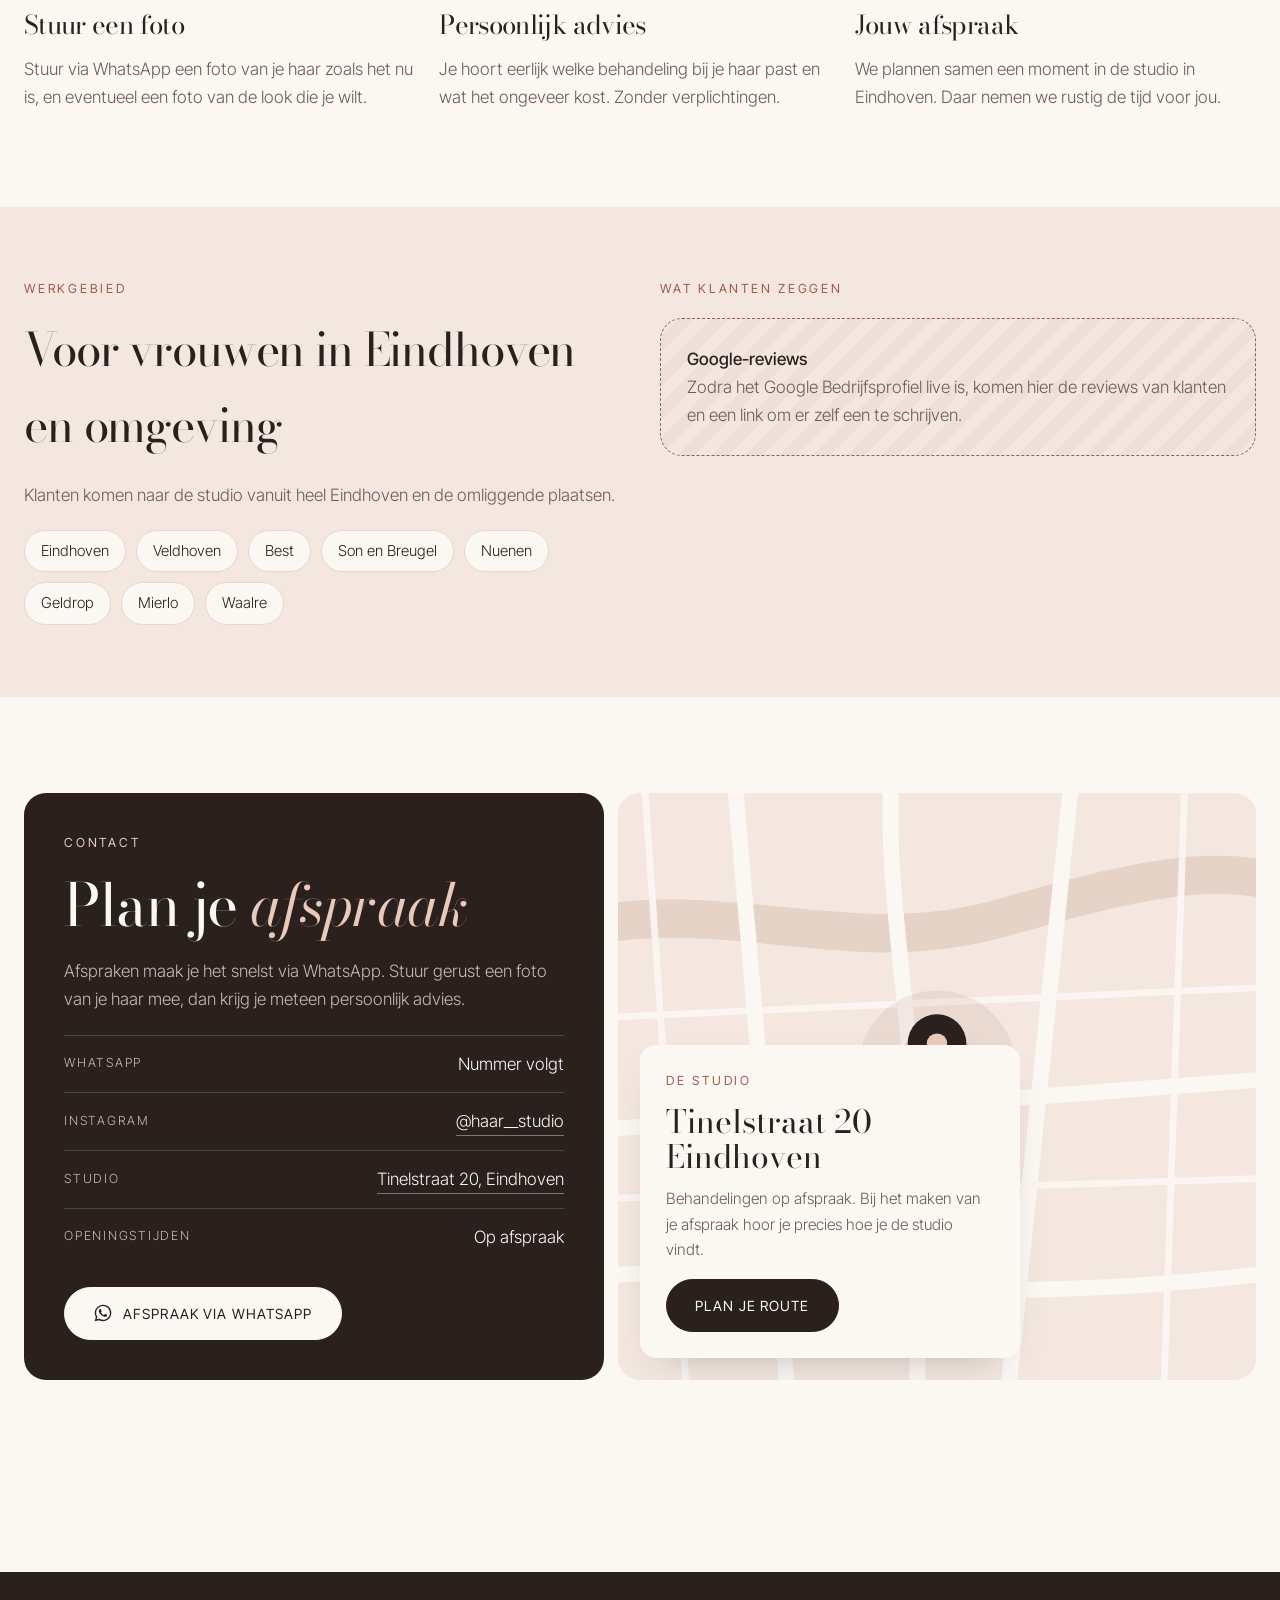
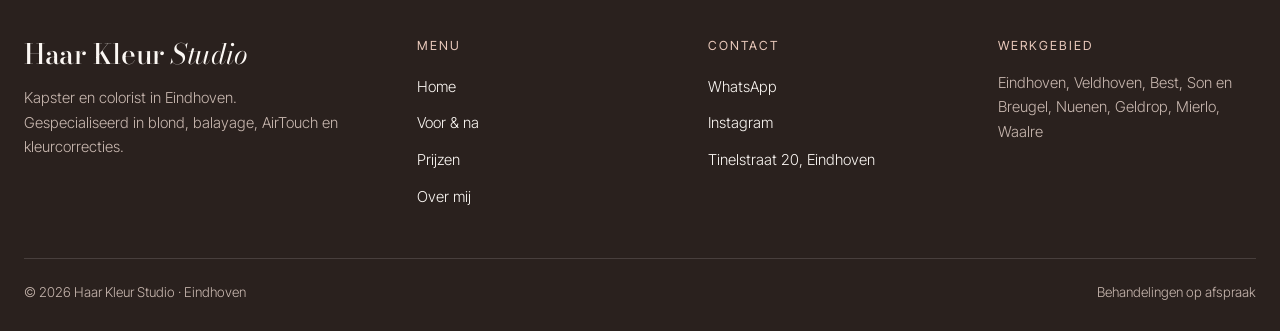
==== commit a8f1b8d3: "Mobiel verfijnd, getekende studiokaart, foto's in hogere kwaliteit Co-Authored-By: Claude Opus 5.5 <" ====
--- a/index.html
+++ b/index.html
@@ -41,9 +41,11 @@
 <section class="hero-scroll" aria-label="Introductie">
   <div class="hero-pin">
     <div class="wrap hero-grid">
-      <div class="hero-copy">
+      <div class="hero-head">
         <p class="eyebrow">Kleurspecialist · Eindhoven</p>
         <h1>Zacht, stralend <em>blond.</em></h1>
+      </div>
+      <div class="hero-copy">
         <p class="hero-lead">Persoonlijk advies en vakwerk in blond, balayage, AirTouch en kleurcorrecties. Voor vrouwen in Eindhoven en omgeving.</p>
         <div class="hero-cta">
           <a class="btn btn-primary" href="/#contact"><svg viewBox="0 0 24 24" aria-hidden="true" fill="currentColor"><path d="M12.04 2C6.58 2 2.13 6.45 2.13 11.91c0 1.75.46 3.45 1.32 4.95L2.05 22l5.25-1.38a9.9 9.9 0 0 0 4.74 1.21h.01c5.46 0 9.9-4.45 9.9-9.91 0-2.65-1.03-5.14-2.9-7.01A9.82 9.82 0 0 0 12.04 2Zm0 18.15h-.01a8.2 8.2 0 0 1-4.19-1.15l-.3-.18-3.12.82.83-3.04-.2-.31a8.21 8.21 0 0 1-1.26-4.38c0-4.54 3.7-8.23 8.25-8.23 2.2 0 4.27.86 5.83 2.42a8.18 8.18 0 0 1 2.41 5.82c0 4.54-3.7 8.23-8.24 8.23Zm4.52-6.16c-.25-.12-1.47-.72-1.69-.81-.23-.08-.39-.12-.56.13-.16.25-.64.81-.79.97-.14.17-.29.19-.54.06-.25-.12-1.05-.39-1.99-1.23-.74-.66-1.23-1.47-1.38-1.72-.14-.25-.01-.38.11-.5.11-.11.25-.29.37-.43.13-.15.17-.25.25-.42.08-.16.04-.31-.02-.43-.06-.13-.56-1.35-.76-1.84-.2-.49-.41-.42-.56-.43h-.48c-.17 0-.43.06-.66.31-.22.25-.86.85-.86 2.07 0 1.21.88 2.39 1 2.55.12.17 1.74 2.65 4.21 3.72.59.25 1.05.41 1.41.52.59.19 1.13.16 1.56.1.47-.07 1.47-.6 1.67-1.18.21-.58.21-1.07.14-1.18-.06-.1-.22-.16-.47-.29Z"/></svg><span>Afspraak via WhatsApp</span></a>
@@ -85,6 +87,7 @@
 <a class="spec reveal" href="/prijzen"><span class="num">05</span><h3>Grijsblending &amp; grijsdekking</h3><p>Grijs subtiel laten opgaan in je kleur, of juist volledig dekken.</p><span class="from">grijsdekking vanaf <strong>€ 70</strong></span></a>
 <a class="spec reveal" href="/prijzen"><span class="num">06</span><h3>Kleurcorrectie</h3><p>Te geel, ongelijk of te donker? Stap voor stap terug naar een kleur waar je blij van wordt.</p><span class="from"><strong>€ 280–400</strong></span></a>
     </div>
+    <p class="swipe-hint">Swipe voor meer behandelingen →</p>
   </div>
 </section>
 
@@ -191,11 +194,25 @@
       </div>
     </div>
     <div class="visit reveal">
-      <img src="/images/werk/totaal-blond-na.jpg" alt="" width="960" height="1200" loading="lazy">
+      <svg class="visit-map" viewBox="0 0 600 520" preserveAspectRatio="xMidYMid slice" aria-hidden="true">
+        <rect width="600" height="520" fill="#F3E7E0"/>
+        <path d="M-20 120 C 120 90, 220 150, 360 110 S 560 60, 640 90" stroke="#E6D3C8" stroke-width="34" fill="none" stroke-linecap="round"/>
+        <g stroke="#FBF7F3" stroke-width="14" fill="none" stroke-linecap="round">
+          <path d="M-20 300 L 640 250"/><path d="M120 -20 L 170 560"/><path d="M420 -20 L 360 560"/>
+          <path d="M-20 430 C 150 410, 260 470, 640 420"/><path d="M260 -20 C 250 120, 300 260, 280 560"/>
+        </g>
+        <g stroke="#FBF7F3" stroke-width="6" fill="none" stroke-linecap="round" opacity=".9">
+          <path d="M-20 200 L 640 170"/><path d="M40 -20 L 80 560"/><path d="M520 -20 L 500 560"/><path d="M-20 360 L 640 340"/>
+        </g>
+        <circle cx="300" cy="245" r="70" fill="#9A5D4E" opacity=".10"/>
+        <circle cx="300" cy="245" r="36" fill="#9A5D4E" opacity=".16"/>
+        <path d="M300 268 C 300 268, 274 238, 274 222 a26 26 0 0 1 52 0 C 326 238, 300 268, 300 268 Z" fill="#2A211E"/>
+        <circle cx="300" cy="222" r="9" fill="#E9C9BB"/>
+      </svg>
       <div class="visit-card">
         <p class="eyebrow">De studio</p>
         <p class="visit-addr">Tinelstraat 20<br>Eindhoven</p>
-        <p class="visit-note">Behandelingen op afspraak. Na het maken van je afspraak hoor je precies waar en wanneer je verwacht wordt.</p>
+        <p class="visit-note">Behandelingen op afspraak. Bij het maken van je afspraak hoor je precies hoe je de studio vindt.</p>
         <a class="btn btn-primary" href="https://www.google.com/maps/dir/?api=1&amp;destination=Haar%20Kleur%20Studio%20Tinelstraat%2020%20Eindhoven" rel="noopener">Plan je route</a>
       </div>
     </div>
--- a/assets/styles.css
+++ b/assets/styles.css
@@ -63,10 +63,13 @@
 /* HERO – scroll voor/na */
 .hero-scroll{position:relative;height:175vh;background:linear-gradient(180deg,var(--bg) 0%,var(--blush) 100%)}
 .hero-pin{position:sticky;top:76px;height:calc(100vh - 76px);min-height:620px;display:flex;align-items:center}
-.hero-grid{width:100%;display:grid;grid-template-columns:minmax(0,1.08fr) minmax(0,.92fr);gap:clamp(32px,5vw,80px);align-items:center}
+.hero-grid{width:100%;display:grid;grid-template-columns:minmax(0,1.08fr) minmax(0,.92fr);grid-template-areas:"head visual" "copy visual";column-gap:clamp(32px,5vw,80px);row-gap:26px;align-content:center;align-items:end}
+.hero-head{grid-area:head;display:flex;flex-direction:column;gap:26px}
+.hero-head h1{font-size:clamp(58px,8.4vw,132px);line-height:.92;letter-spacing:-.045em;text-wrap:balance}
+.hero-head h1 em{display:block}
+.hero-copy{grid-area:copy;align-self:start}
+.hero-visual{grid-area:visual;align-self:center}
 .hero-copy{display:flex;flex-direction:column;gap:26px}
-.hero-copy h1{font-size:clamp(58px,8.4vw,132px);line-height:.92;letter-spacing:-.045em;text-wrap:balance}
-.hero-copy h1 em{display:block}
 .hero-lead{margin:0;max-width:470px;font-size:clamp(17px,1.4vw,20px);color:var(--muted)}
 .hero-cta{display:flex;flex-wrap:wrap;align-items:center;gap:14px 26px}
 .hero-proof{display:grid;grid-template-columns:repeat(3,minmax(0,1fr));gap:18px;margin:10px 0 0;padding-top:22px;border-top:1px solid var(--line);max-width:560px}
@@ -85,11 +88,14 @@
 .hero-scroll.done .hero-hint{opacity:0}
 @media (max-width:900px){
   .hero-scroll{height:auto;background:var(--bg)}
-  .hero-pin{position:static;height:auto;min-height:0;display:block;padding:26px 0 64px}
-  .hero-grid{grid-template-columns:1fr;gap:30px}
+  .hero-pin{position:static;height:auto;min-height:0;display:block;padding:18px 0 56px}
+  .hero-grid{grid-template-columns:1fr;grid-template-areas:"head" "visual" "copy";row-gap:22px}
+  .hero-head{gap:14px}
+  .hero-head h1{font-size:clamp(50px,14vw,76px)}
+  .hero-head h1 em{display:inline}
   .hero-copy{gap:20px}
   .hero-visual{justify-self:stretch;max-width:none}
-  .ba.ba-hero{height:auto;aspect-ratio:4/5;border-radius:200px 200px 22px 22px}
+  .ba.ba-hero{height:auto;aspect-ratio:4/4.5;border-radius:200px 200px 22px 22px}
   .hero-hint{display:none}
 }
 @media (max-width:480px){.hero-proof{grid-template-columns:1fr 1fr}.hero-proof div:last-child{display:none}}
@@ -112,7 +118,15 @@
 .spec .from{margin-top:auto;padding-top:10px;font-size:14px;letter-spacing:.06em}
 .spec .from strong{font-weight:500}
 @media (max-width:900px){.specs{grid-template-columns:repeat(2,minmax(0,1fr))}}
-@media (max-width:560px){.specs{grid-template-columns:1fr}}
+@media (max-width:560px){
+  .specs{display:flex;overflow-x:auto;scroll-snap-type:x mandatory;gap:12px;margin:0 -24px;padding:4px 24px 14px;scroll-padding-inline:24px;scrollbar-width:none}
+  .specs::-webkit-scrollbar{display:none}
+  .spec{flex:0 0 78%;scroll-snap-align:start}
+  .spec h3{font-size:27px}
+}
+
+.swipe-hint{display:none;margin:6px 0 0;font-size:13px;letter-spacing:.06em;color:var(--muted)}
+@media (max-width:560px){.swipe-hint{display:block}}
 
 /* Before / after */
 .ba-grid{display:grid;grid-template-columns:repeat(3,minmax(0,1fr));gap:var(--gap)}
@@ -132,9 +146,9 @@
 .ba.ba-edge .ba-line,.ba.ba-edge .ba-knob{opacity:0}
 .ba input{position:absolute;inset:0;width:100%;height:100%;opacity:0;margin:0;cursor:ew-resize;-webkit-appearance:none;appearance:none}
 .ba input:focus-visible + .ba-knob{outline:2px solid var(--accent);outline-offset:3px}
-.ba-cap{display:flex;justify-content:space-between;align-items:baseline;gap:12px}
-.ba-cap h3{font-size:24px;line-height:1.2}
-.ba-cap span{font-size:12.5px;letter-spacing:.14em;text-transform:uppercase;color:var(--muted);white-space:nowrap}
+.ba-cap{display:flex;flex-direction:column;align-items:flex-start;gap:4px}
+.ba-cap h2,.ba-cap h3{font-size:24px;line-height:1.2}
+.ba-cap span{order:-1;font-size:12.5px;letter-spacing:.14em;text-transform:uppercase;color:var(--muted);white-space:nowrap}
 
 /* Filters */
 .filters{display:flex;flex-wrap:wrap;gap:10px;margin-bottom:34px}
@@ -174,12 +188,13 @@
 .contact-list li span:first-child{font-size:12.5px;letter-spacing:.14em;text-transform:uppercase;color:var(--night-soft);align-self:center}
 .contact-list a{color:var(--bg);text-decoration:none;border-bottom:1px solid rgba(251,247,243,.4)}
 .contact-card .btns{display:flex;flex-wrap:wrap;gap:10px}
-.visit{position:relative;border-radius:var(--r);overflow:hidden;min-height:460px;display:flex;align-items:flex-end;padding:22px}
-.visit>img{position:absolute;inset:0;width:100%;height:100%;object-fit:cover;object-position:center 35%}
-.visit-card{position:relative;background:rgba(251,247,243,.95);border-radius:calc(var(--r) - 6px);padding:26px;display:flex;flex-direction:column;gap:12px;max-width:380px}
+.visit{position:relative;border-radius:var(--r);overflow:hidden;min-height:460px;display:flex;align-items:flex-end;padding:22px;background:var(--blush)}
+.visit-map{position:absolute;inset:0;width:100%;height:100%}
+.visit-card{position:relative;background:var(--bg);border-radius:calc(var(--r) - 6px);padding:26px;display:flex;flex-direction:column;gap:12px;max-width:380px;box-shadow:0 18px 40px -24px rgba(42,33,30,.35)}
 .visit-addr{margin:0;font-family:var(--serif);font-size:32px;line-height:1.1}
 .visit-note{margin:0;color:var(--muted);font-size:15.5px}
 .visit-card .btn{align-self:flex-start;margin-top:4px}
+@media (max-width:860px){.visit{min-height:0;padding:0;flex-direction:column;align-items:stretch;background:var(--bg);border:1px solid var(--line)}.visit-map{position:relative;height:180px}.visit-card{max-width:none;border-radius:0;box-shadow:none;padding:24px}}
 @media (max-width:860px){.contact{grid-template-columns:1fr}.contact-card{padding:28px}}
 
 /* Placeholder */
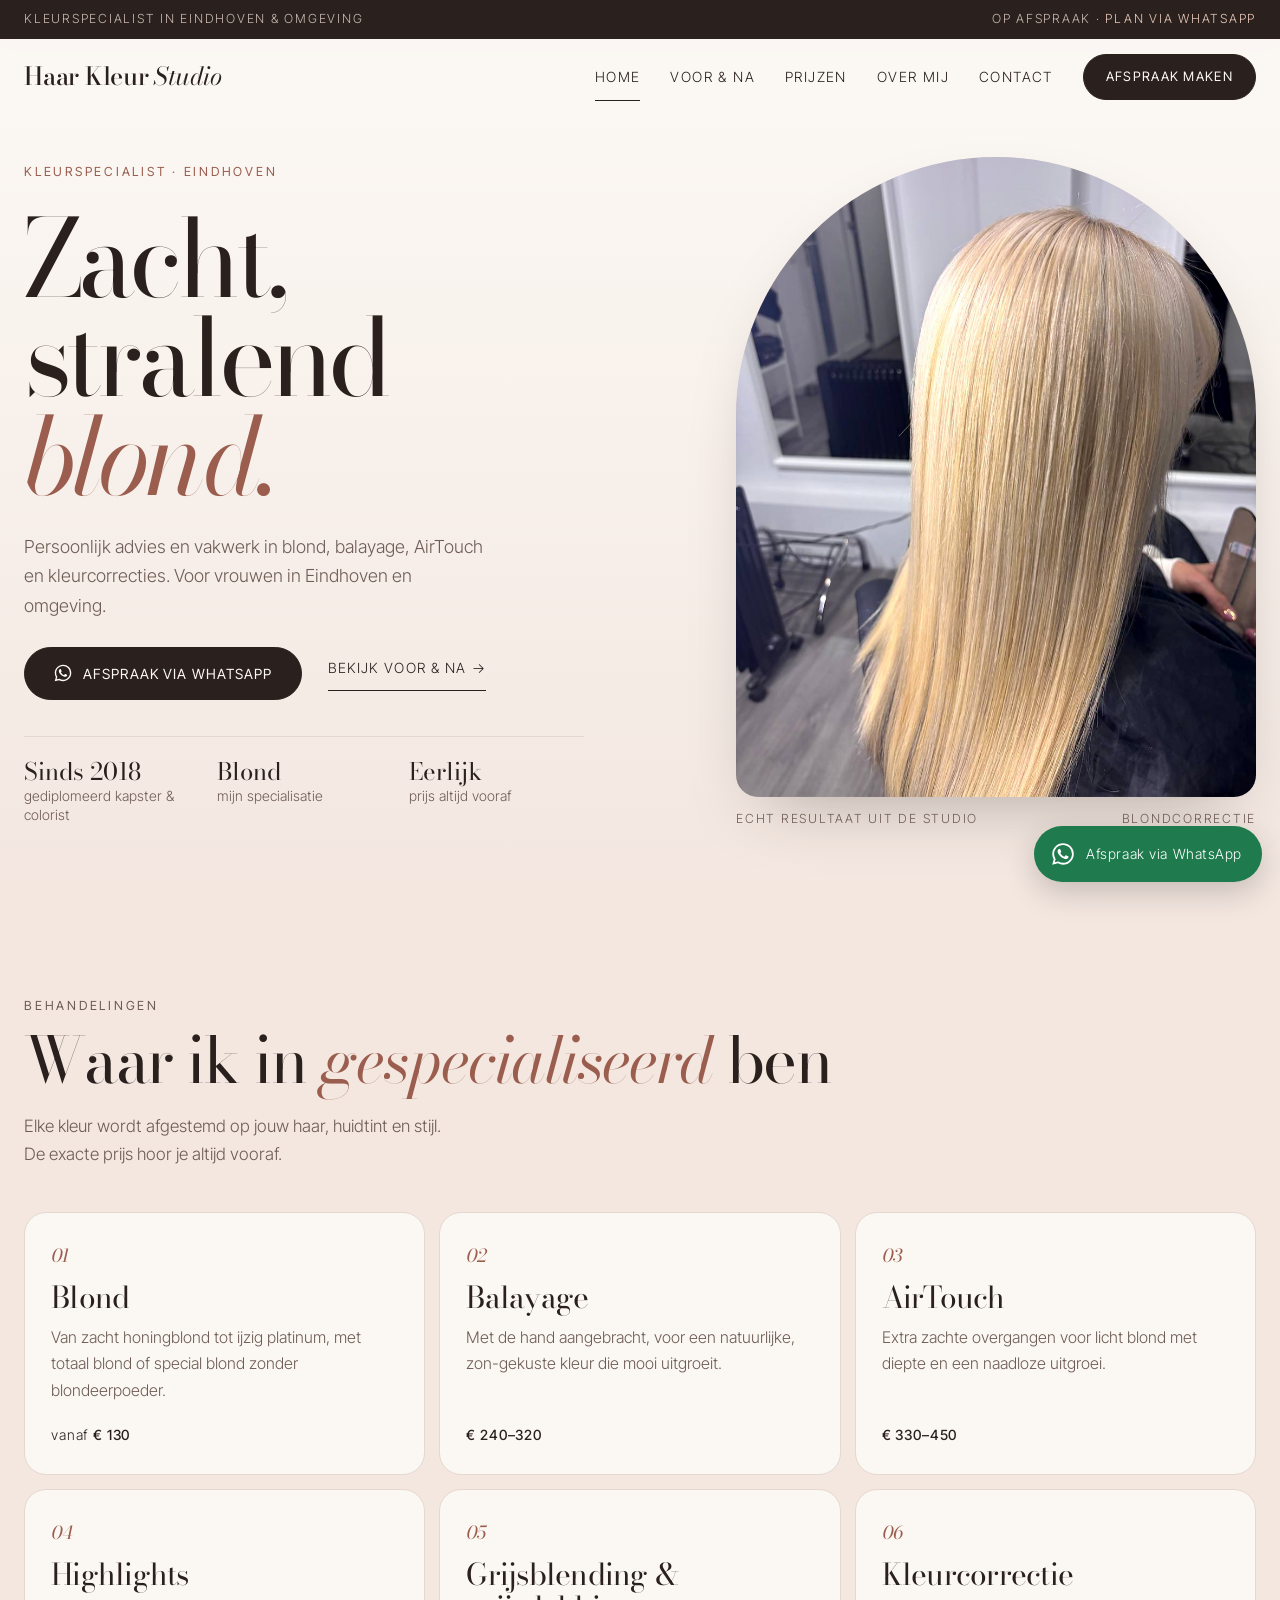
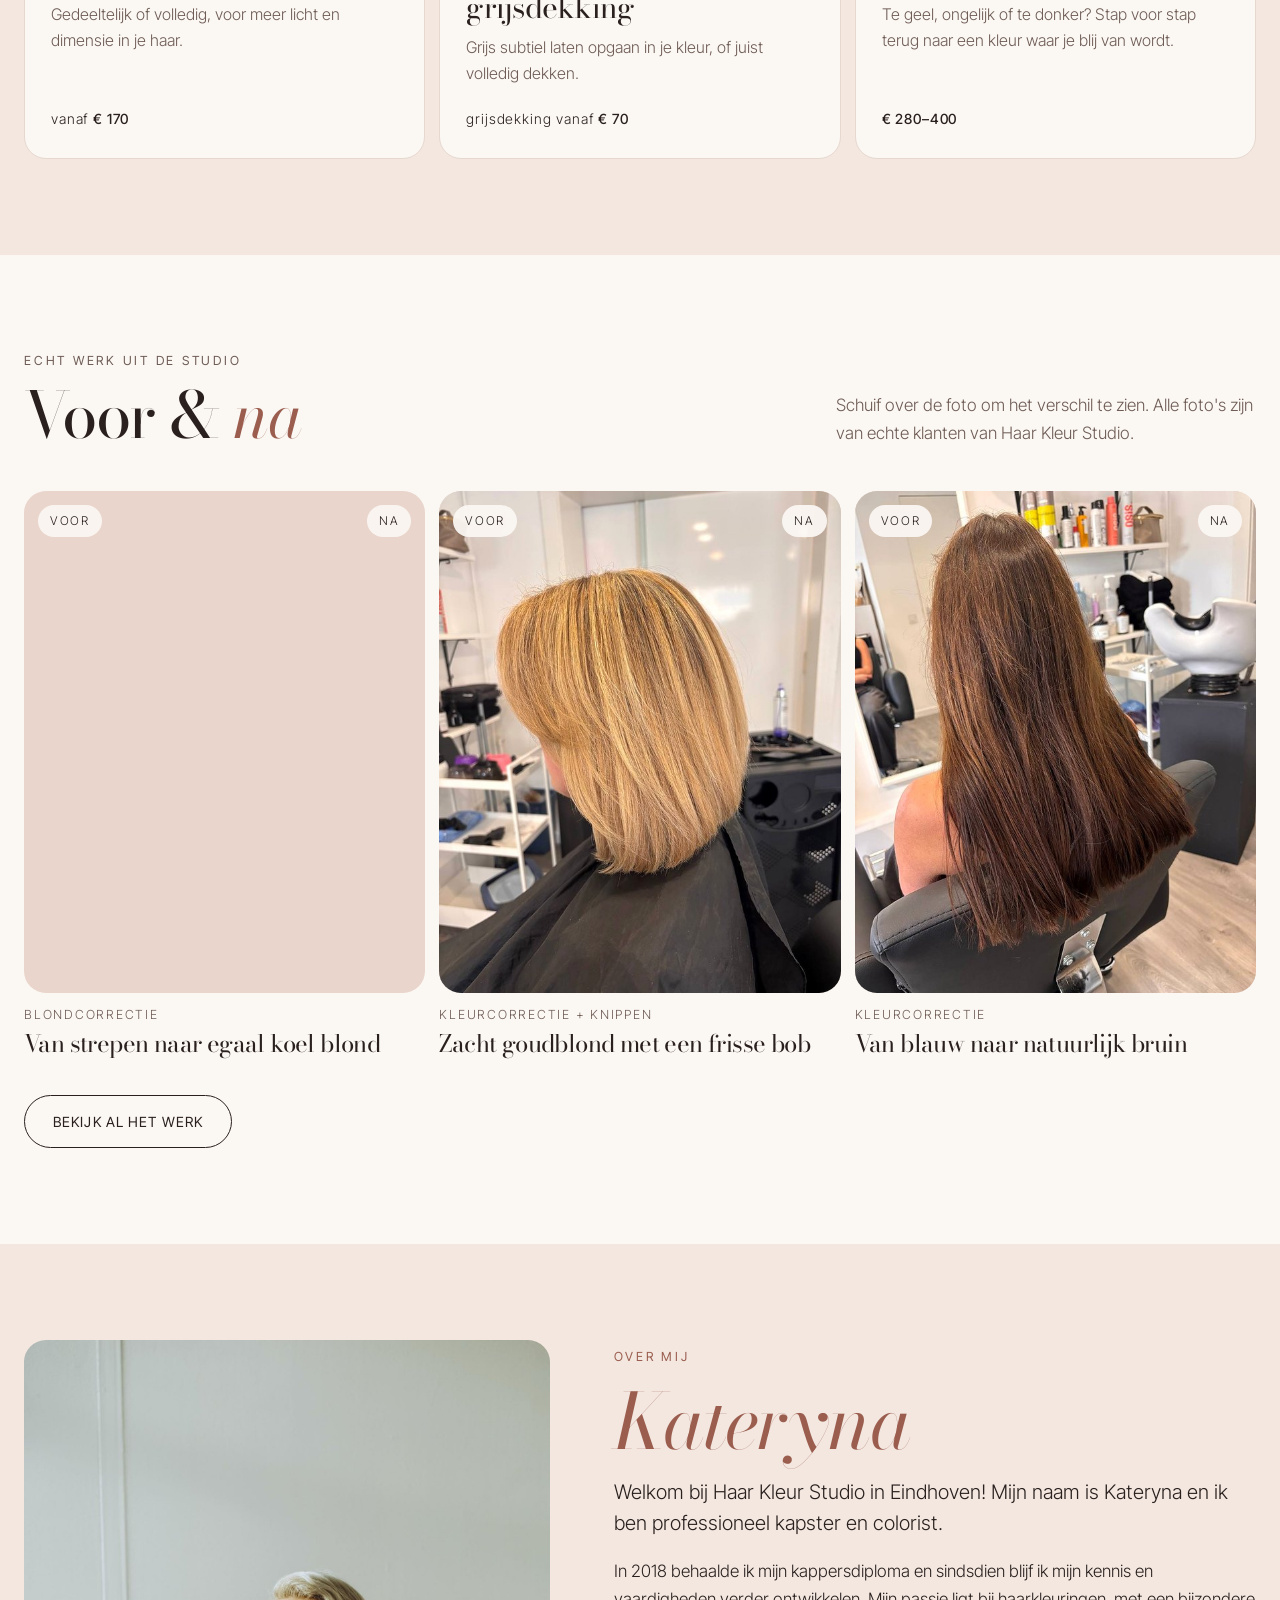
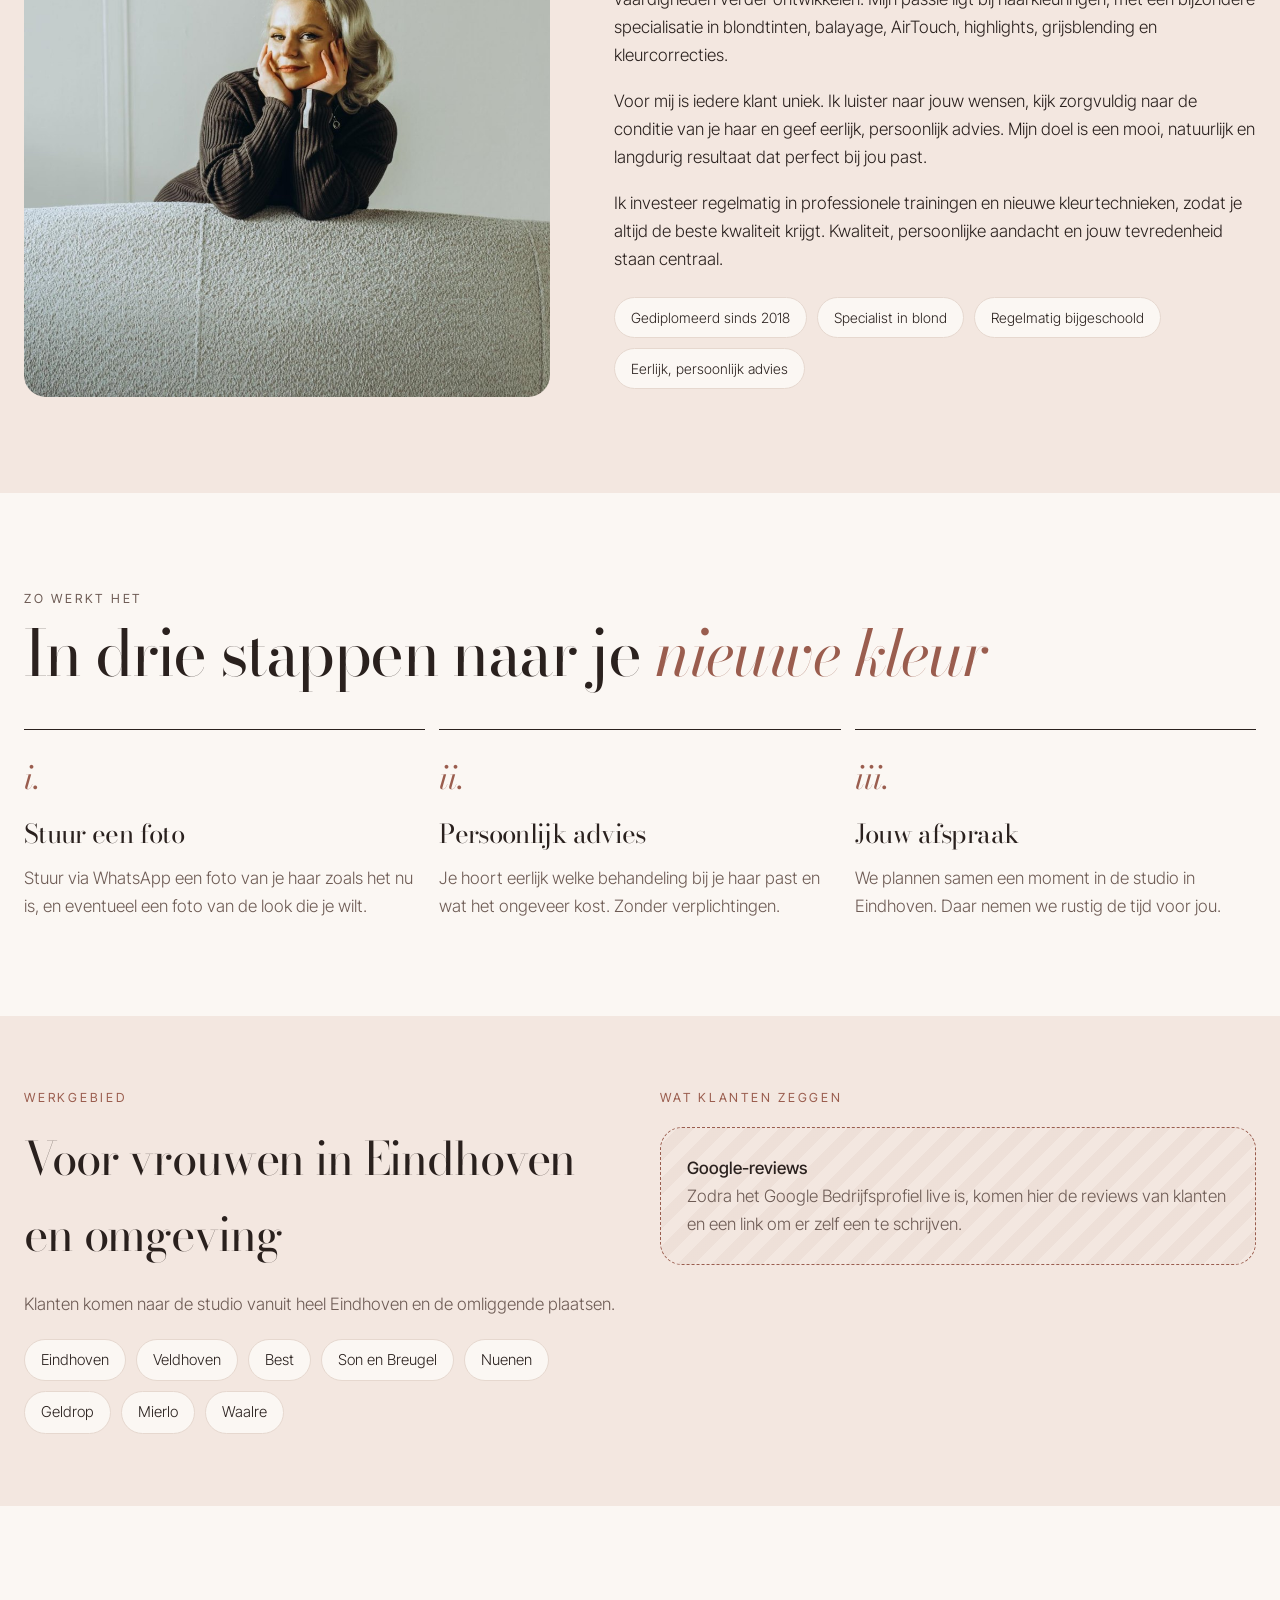
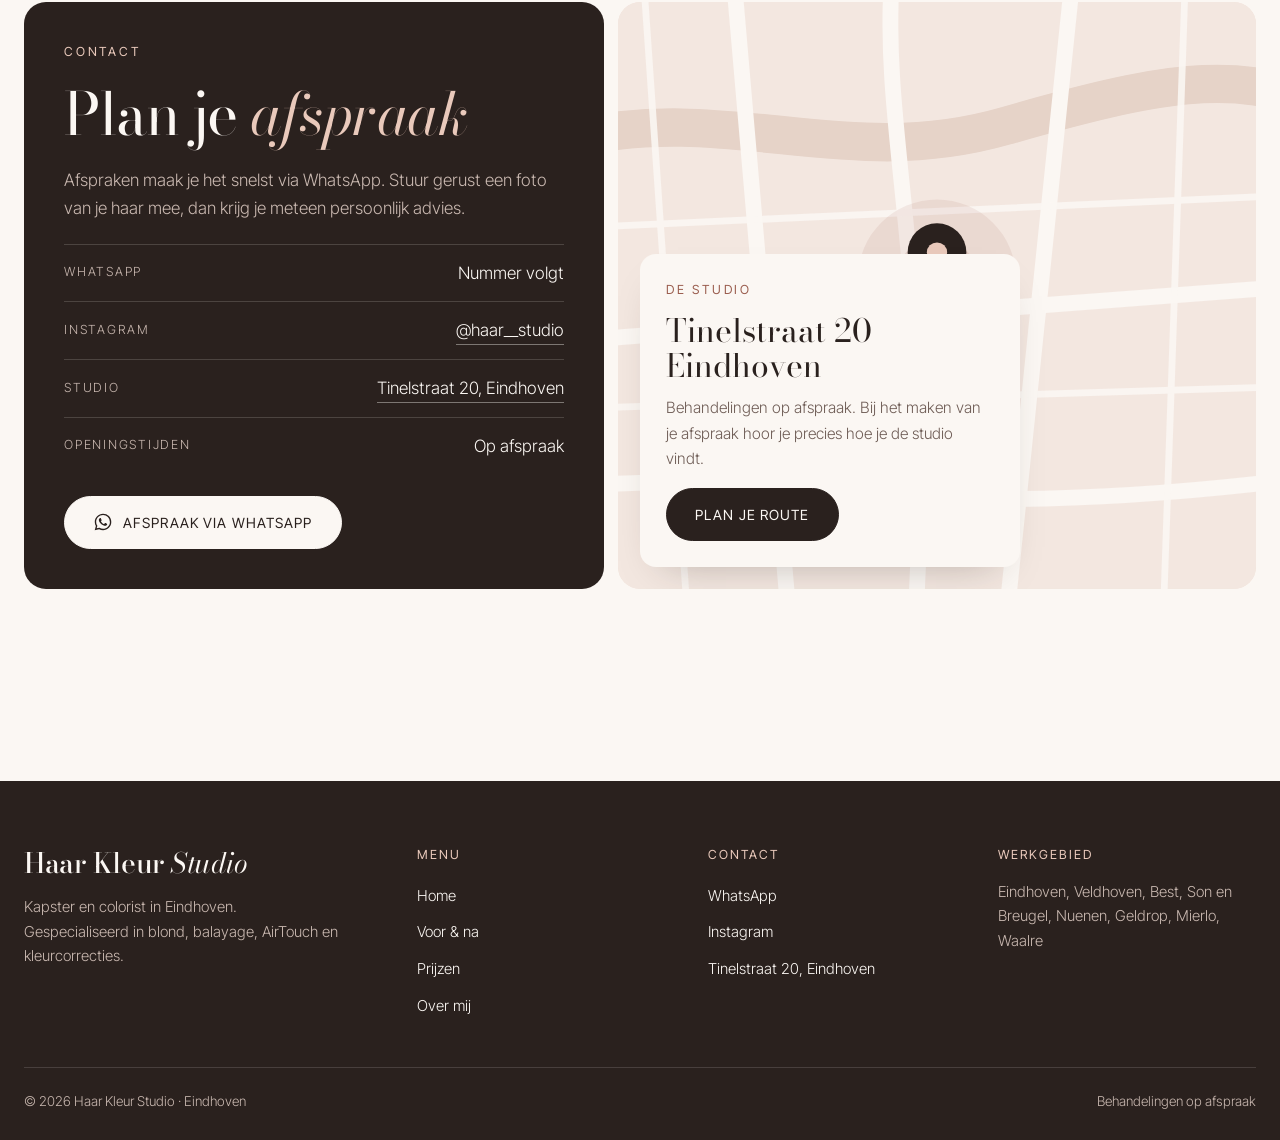
==== commit 767b0644: "Hero toont alleen het eindresultaat Co-Authored-By: Claude Opus 5.5 <noreply@anthropic.com> Claude-S" ====
--- a/index.html
+++ b/index.html
@@ -58,18 +58,12 @@
         </dl>
       </div>
       <figure class="hero-visual">
-        <div class="ba ba-hero" data-hero>
-          <img class="ba-after" src="/images/werk/blond-correctie-na.jpg" alt="Na: egaal, koel blond na een blondcorrectie bij Haar Kleur Studio" width="960" height="1200" fetchpriority="high">
-          <img class="ba-before" src="/images/werk/blond-correctie-voor.jpg" alt="Voor: ongelijk blond met strepen en donkere uitgroei" width="960" height="1200">
-          <span class="ba-line"></span>
-          <span class="lbl lbl-voor">Voor</span><span class="lbl lbl-na">Na</span>
-          <input type="range" min="0" max="100" value="100" aria-label="Vergelijk voor en na van deze blondcorrectie">
-          <span class="ba-knob"><svg viewBox="0 0 24 24" aria-hidden="true" fill="none" stroke="currentColor" stroke-width="1.6" stroke-linecap="round" stroke-linejoin="round"><path d="M9 6 3 12l6 6M15 6l6 6-6 6"/></svg></span>
+        <div class="hero-arch">
+          <img src="/images/werk/blond-correctie-na.jpg" alt="Egaal, koel blond na een blondcorrectie bij Haar Kleur Studio" width="960" height="1200" fetchpriority="high">
         </div>
-        <figcaption class="hero-cap"><span>Echt resultaat</span><span>Blondcorrectie</span></figcaption>
+        <figcaption class="hero-cap"><span>Echt resultaat uit de studio</span><span>Blondcorrectie</span></figcaption>
       </figure>
     </div>
-    <p class="hero-hint" aria-hidden="true"><span></span>Scroll en zie het resultaat</p>
   </div>
 </section>
 
--- a/assets/styles.css
+++ b/assets/styles.css
@@ -61,8 +61,8 @@
 }
 
 /* HERO – scroll voor/na */
-.hero-scroll{position:relative;height:175vh;background:linear-gradient(180deg,var(--bg) 0%,var(--blush) 100%)}
-.hero-pin{position:sticky;top:76px;height:calc(100vh - 76px);min-height:620px;display:flex;align-items:center}
+.hero-scroll{position:relative;background:linear-gradient(180deg,var(--bg) 0%,var(--blush) 100%)}
+.hero-pin{min-height:calc(100vh - 116px);max-height:900px;display:flex;align-items:center;padding:28px 0 56px}
 .hero-grid{width:100%;display:grid;grid-template-columns:minmax(0,1.08fr) minmax(0,.92fr);grid-template-areas:"head visual" "copy visual";column-gap:clamp(32px,5vw,80px);row-gap:26px;align-content:center;align-items:end}
 .hero-head{grid-area:head;display:flex;flex-direction:column;gap:26px}
 .hero-head h1{font-size:clamp(58px,8.4vw,132px);line-height:.92;letter-spacing:-.045em;text-wrap:balance}
@@ -77,29 +77,24 @@
 .hero-proof dt{font-family:var(--serif);font-size:24px;line-height:1.1}
 .hero-proof dd{margin:0;font-size:14px;color:var(--muted);line-height:1.35}
 .hero-visual{margin:0;justify-self:end;width:100%;max-width:520px;display:flex;flex-direction:column;gap:12px}
-.ba.ba-hero{height:min(calc(100vh - 210px),660px);aspect-ratio:auto;border-radius:260px 260px 22px 22px;box-shadow:0 30px 70px -30px rgba(42,33,30,.35)}
-.ba.ba-hero .lbl{top:auto;bottom:18px;left:50%;right:auto;transform:translateX(-50%);transition:opacity .3s}
-.ba.ba-hero[data-side="voor"] .lbl-na,.ba.ba-hero[data-side="na"] .lbl-voor{opacity:0}
-.hero-cap{display:flex;justify-content:space-between;gap:12px;font-size:12.5px;letter-spacing:.14em;text-transform:uppercase;color:var(--muted)}
-.hero-hint{display:none;position:absolute;left:50%;bottom:22px;transform:translateX(-50%);margin:0;align-items:center;gap:10px;font-size:12px;letter-spacing:.16em;text-transform:uppercase;color:var(--muted);transition:opacity .3s}
-.hero-hint span{width:1px;height:28px;background:var(--muted);transform-origin:top;animation:hkhint 1.8s ease-in-out infinite}
-@media (min-height:900px) and (min-width:901px){.hero-hint{display:flex}}
-@keyframes hkhint{0%{transform:scaleY(0)}50%{transform:scaleY(1)}100%{transform:scaleY(0);transform-origin:bottom}}
-.hero-scroll.done .hero-hint{opacity:0}
+.hero-arch{height:min(calc(100vh - 230px),640px);min-height:460px;border-radius:260px 260px 22px 22px;overflow:hidden;box-shadow:0 30px 70px -30px rgba(42,33,30,.35);background:var(--rose)}
+.hero-arch img{width:100%;height:100%;object-fit:cover;object-position:center 30%}
+@media (prefers-reduced-motion:no-preference){.hero-arch img{animation:hkzoom 1.6s cubic-bezier(.2,.7,.2,1) both}}
+@keyframes hkzoom{from{transform:scale(1.08);opacity:.4}to{transform:none;opacity:1}}
+.hero-cap a{text-decoration:none;border-bottom:1px solid currentColor;padding:6px 0}
+.hero-cap{display:flex;justify-content:space-between;align-items:center;flex-wrap:wrap;gap:6px 12px;font-size:12.5px;letter-spacing:.14em;text-transform:uppercase;color:var(--muted)}
 @media (max-width:900px){
   .hero-scroll{height:auto;background:var(--bg)}
-  .hero-pin{position:static;height:auto;min-height:0;display:block;padding:18px 0 56px}
+  .hero-pin{min-height:0;max-height:none;display:block;padding:18px 0 56px}
   .hero-grid{grid-template-columns:1fr;grid-template-areas:"head" "visual" "copy";row-gap:22px}
   .hero-head{gap:14px}
   .hero-head h1{font-size:clamp(50px,14vw,76px)}
   .hero-head h1 em{display:inline}
   .hero-copy{gap:20px}
   .hero-visual{justify-self:stretch;max-width:none}
-  .ba.ba-hero{height:auto;aspect-ratio:4/4.5;border-radius:200px 200px 22px 22px}
-  .hero-hint{display:none}
+  .hero-arch{height:auto;min-height:0;aspect-ratio:4/4.6;border-radius:200px 200px 22px 22px}
 }
 @media (max-width:480px){.hero-proof{grid-template-columns:1fr 1fr}.hero-proof div:last-child{display:none}}
-@media (prefers-reduced-motion:reduce){.hero-scroll{height:auto}.hero-pin{position:static;height:auto;padding:40px 0 80px}.hero-hint{display:none}}
 
 /* Sections */
 .sec{padding:96px 0}
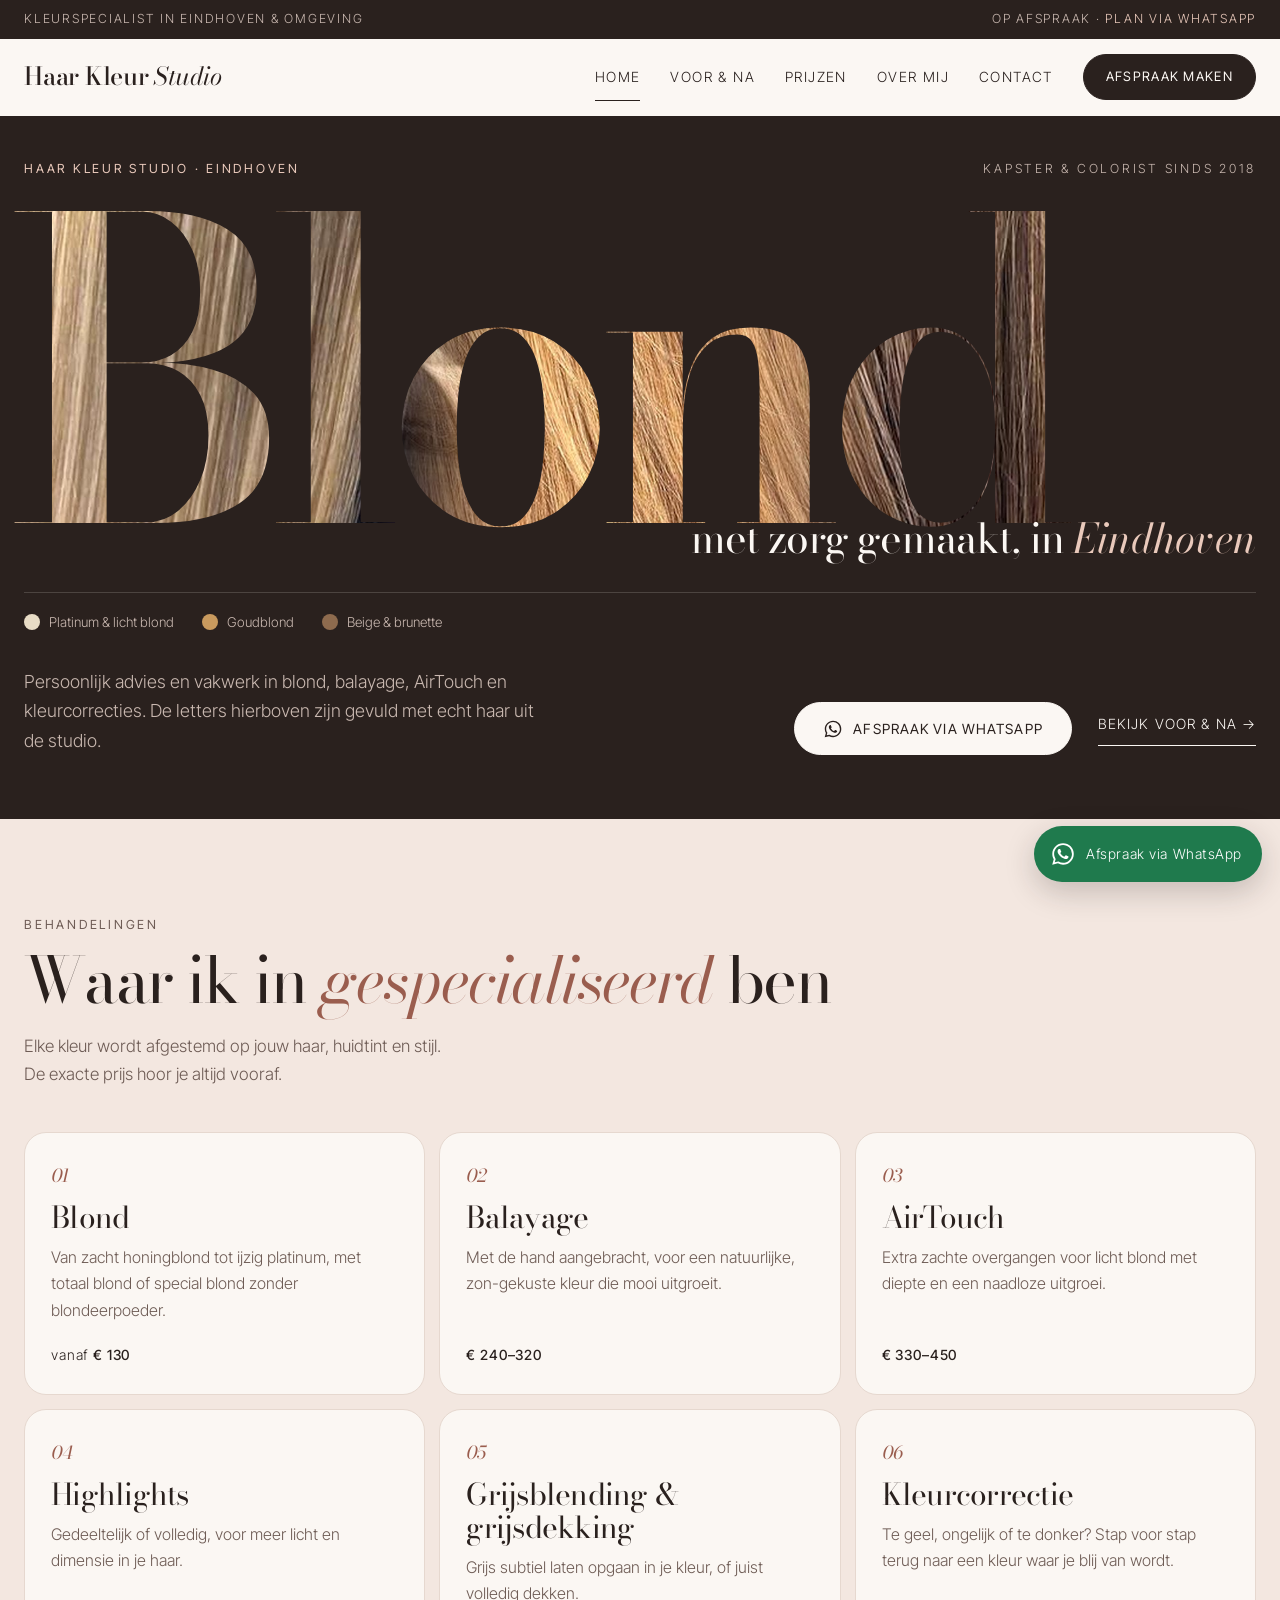
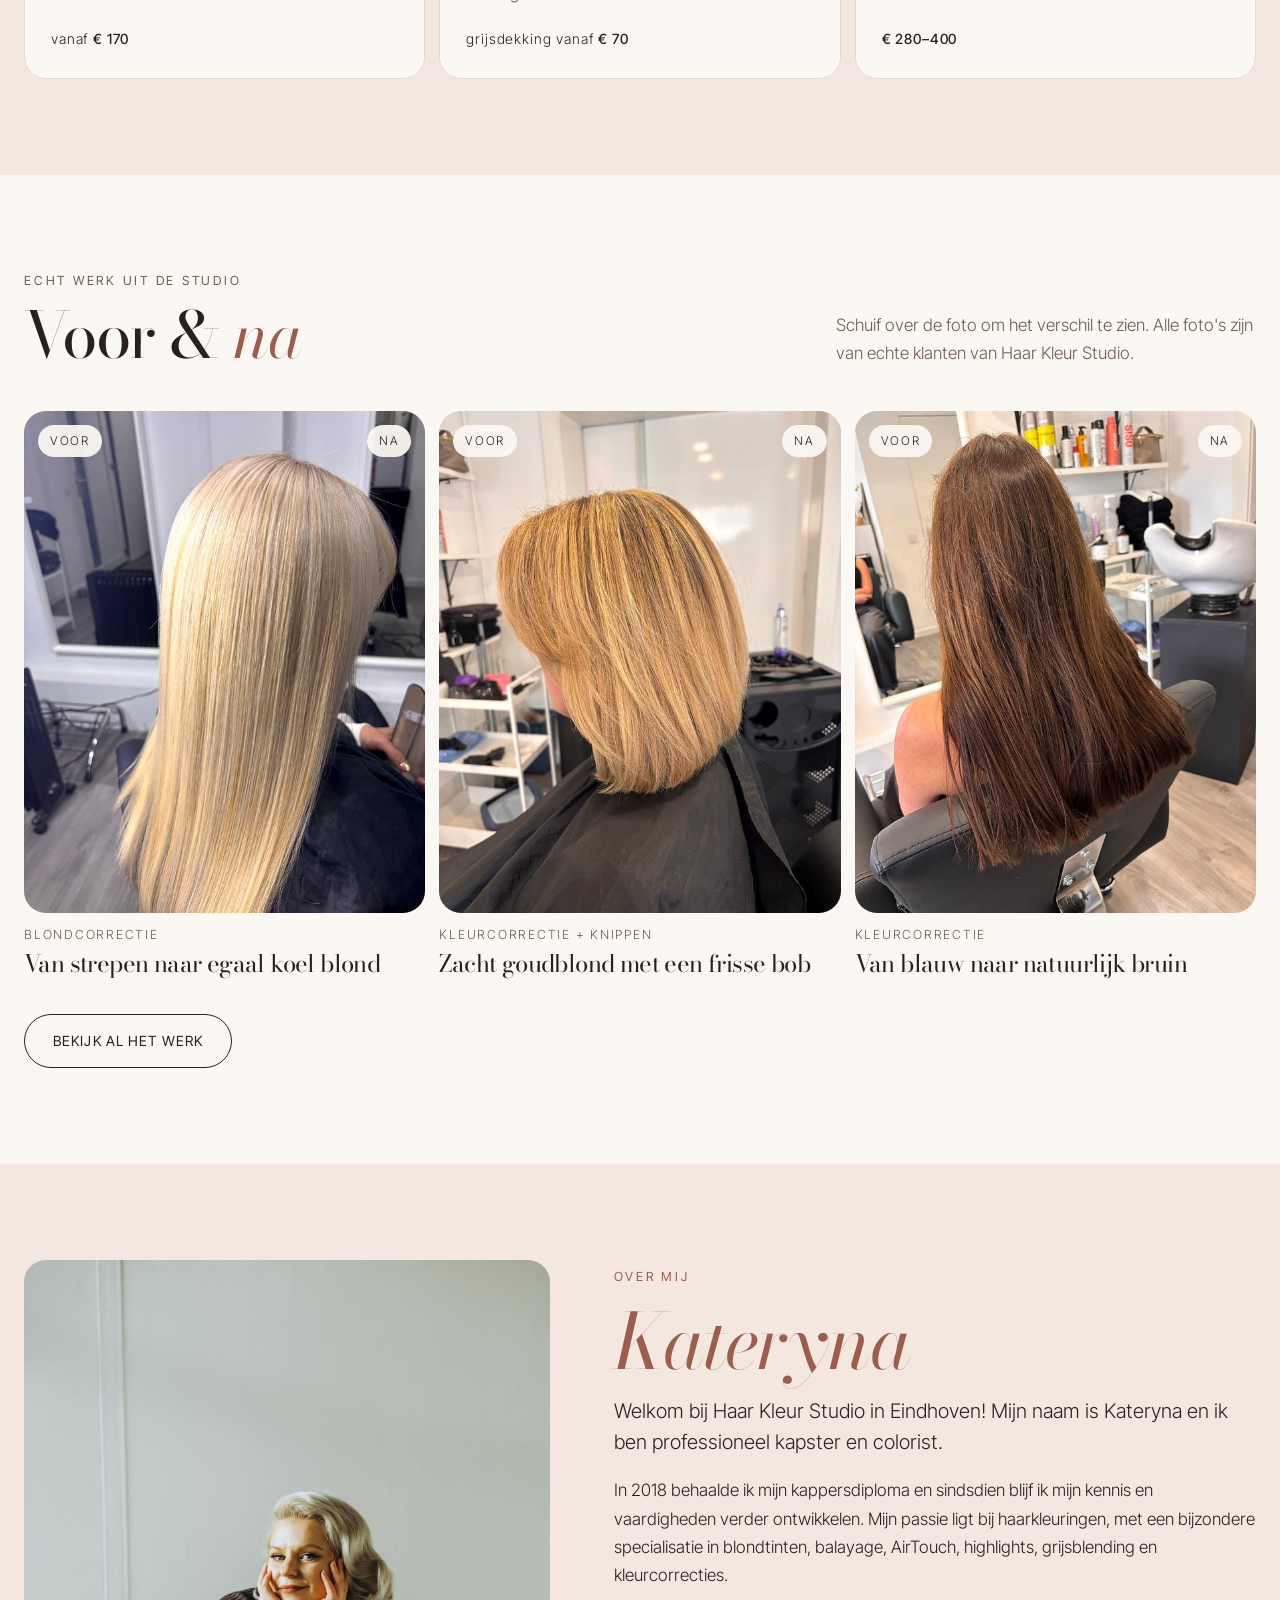
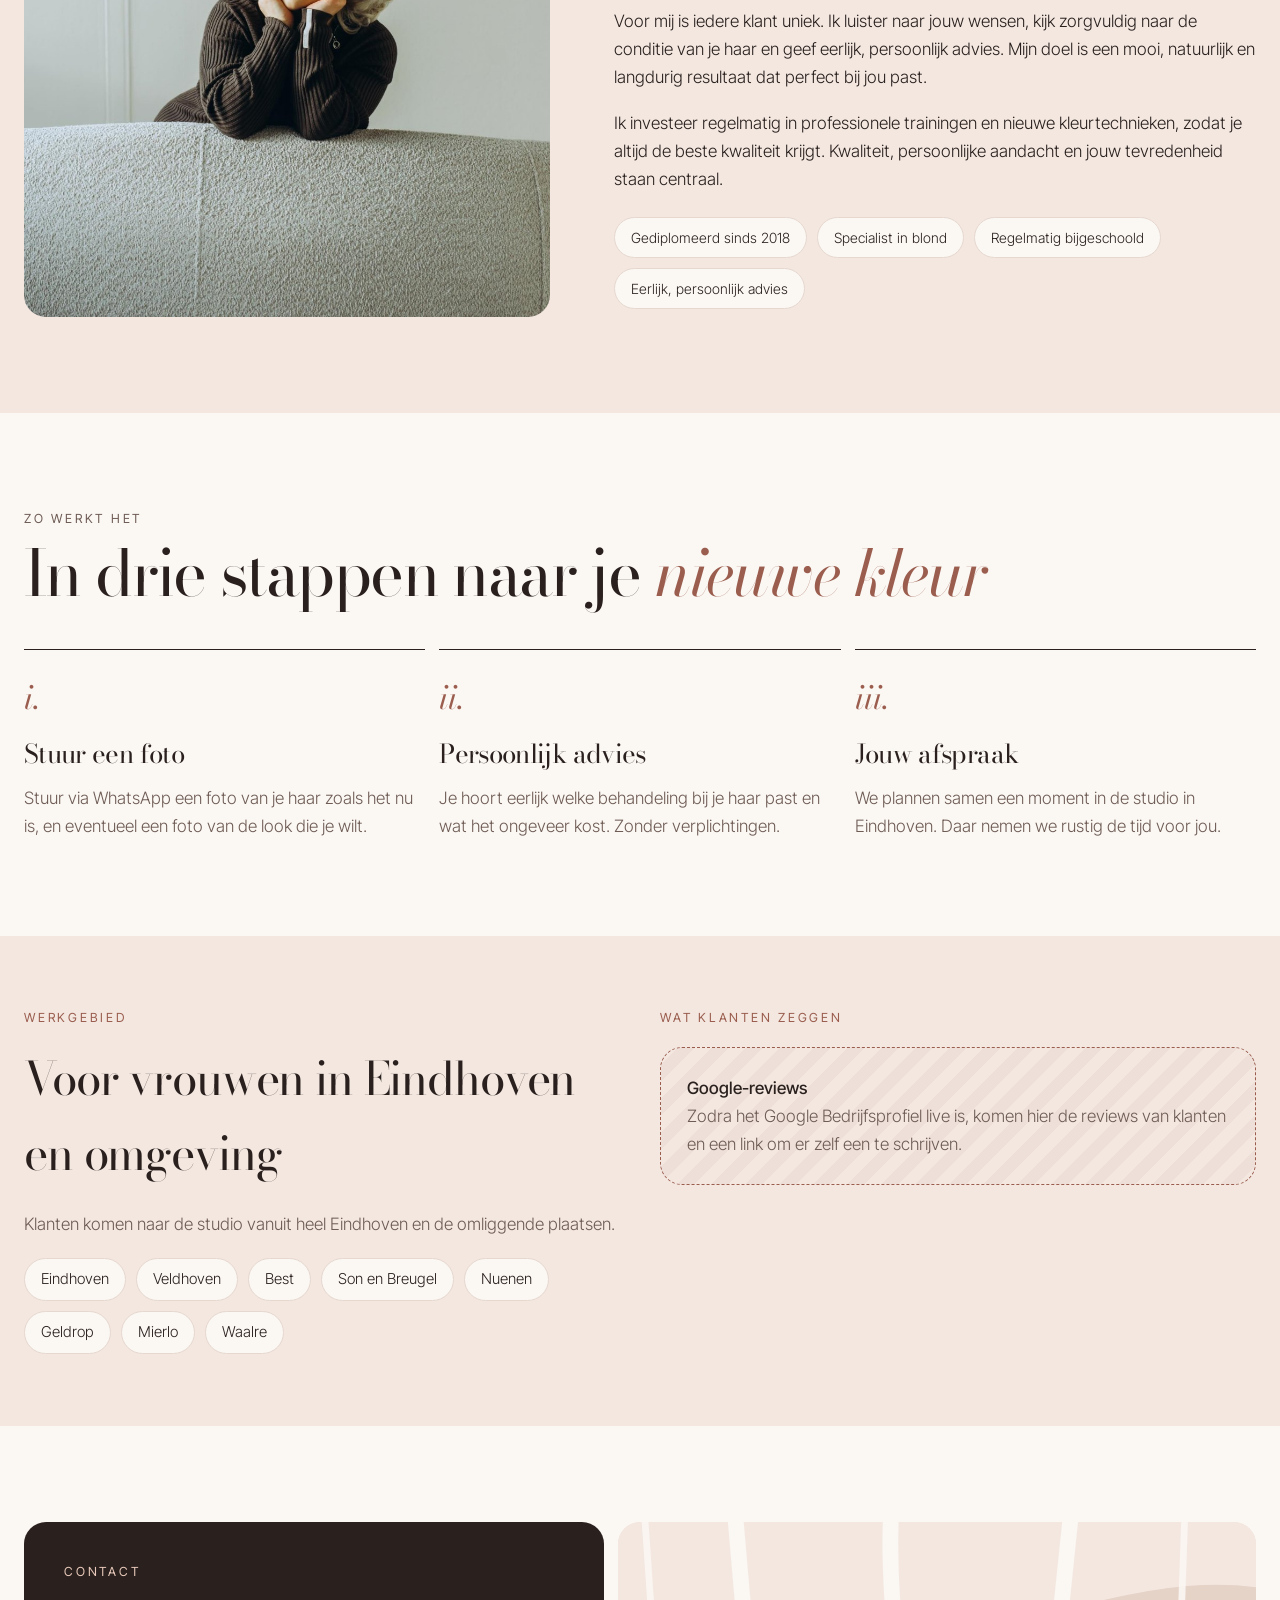
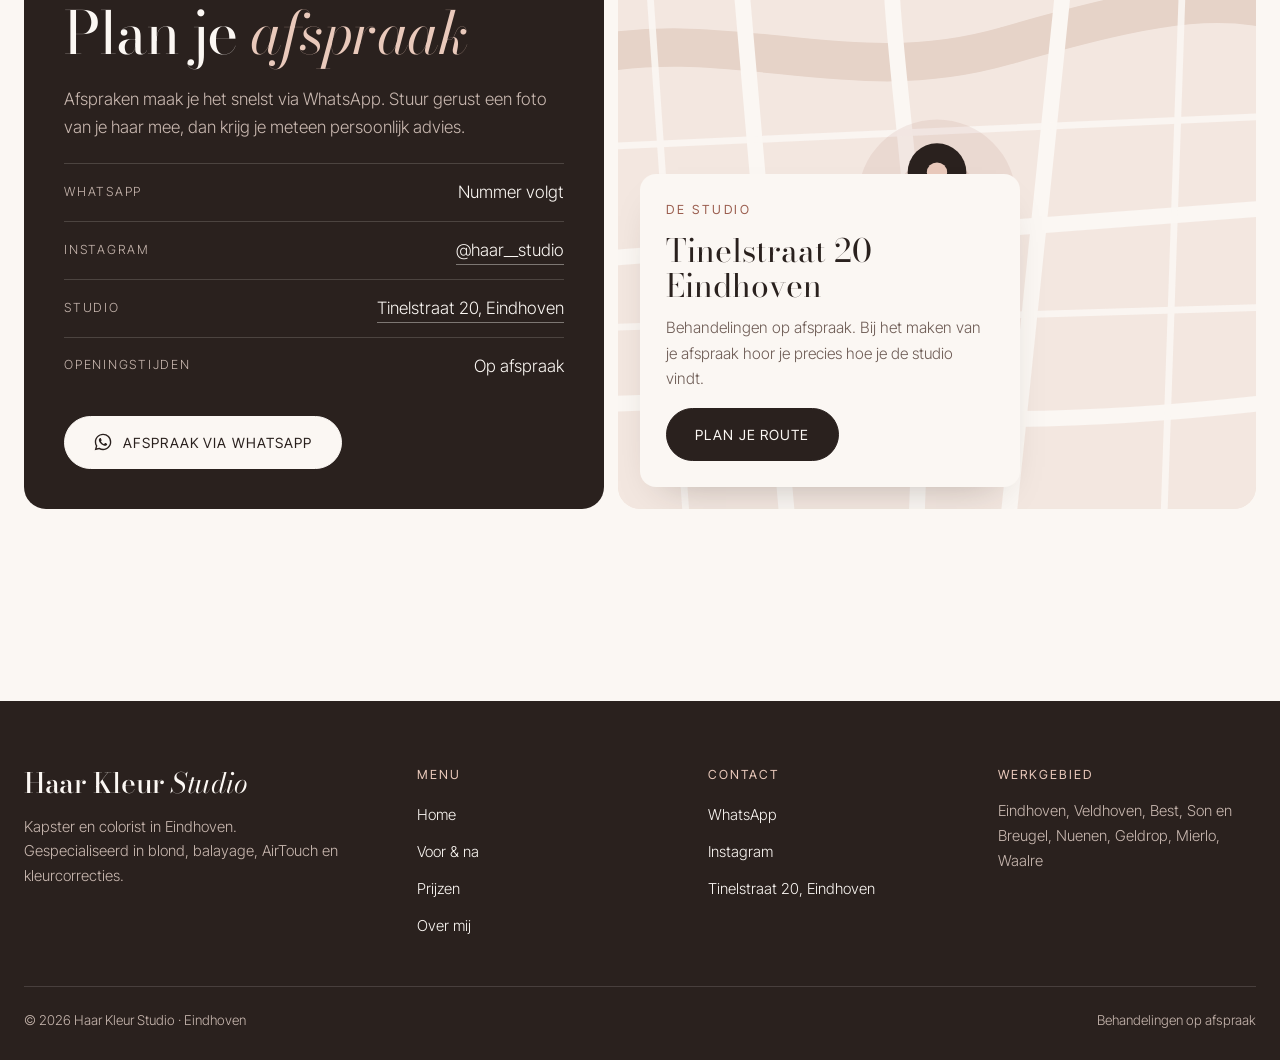
==== commit d344a6a1: "Hero: groot woord 'Blond' gevuld met echt haar uit de studio Co-Authored-By: Claude Opus 5.5 <norepl" ====
--- a/index.html
+++ b/index.html
@@ -38,31 +38,22 @@
   </div>
 </header>
 <main id="main">
-<section class="hero-scroll" aria-label="Introductie">
-  <div class="hero-pin">
-    <div class="wrap hero-grid">
-      <div class="hero-head">
-        <p class="eyebrow">Kleurspecialist · Eindhoven</p>
-        <h1>Zacht, stralend <em>blond.</em></h1>
-      </div>
-      <div class="hero-copy">
-        <p class="hero-lead">Persoonlijk advies en vakwerk in blond, balayage, AirTouch en kleurcorrecties. Voor vrouwen in Eindhoven en omgeving.</p>
-        <div class="hero-cta">
-          <a class="btn btn-primary" href="/#contact"><svg viewBox="0 0 24 24" aria-hidden="true" fill="currentColor"><path d="M12.04 2C6.58 2 2.13 6.45 2.13 11.91c0 1.75.46 3.45 1.32 4.95L2.05 22l5.25-1.38a9.9 9.9 0 0 0 4.74 1.21h.01c5.46 0 9.9-4.45 9.9-9.91 0-2.65-1.03-5.14-2.9-7.01A9.82 9.82 0 0 0 12.04 2Zm0 18.15h-.01a8.2 8.2 0 0 1-4.19-1.15l-.3-.18-3.12.82.83-3.04-.2-.31a8.21 8.21 0 0 1-1.26-4.38c0-4.54 3.7-8.23 8.25-8.23 2.2 0 4.27.86 5.83 2.42a8.18 8.18 0 0 1 2.41 5.82c0 4.54-3.7 8.23-8.24 8.23Zm4.52-6.16c-.25-.12-1.47-.72-1.69-.81-.23-.08-.39-.12-.56.13-.16.25-.64.81-.79.97-.14.17-.29.19-.54.06-.25-.12-1.05-.39-1.99-1.23-.74-.66-1.23-1.47-1.38-1.72-.14-.25-.01-.38.11-.5.11-.11.25-.29.37-.43.13-.15.17-.25.25-.42.08-.16.04-.31-.02-.43-.06-.13-.56-1.35-.76-1.84-.2-.49-.41-.42-.56-.43h-.48c-.17 0-.43.06-.66.31-.22.25-.86.85-.86 2.07 0 1.21.88 2.39 1 2.55.12.17 1.74 2.65 4.21 3.72.59.25 1.05.41 1.41.52.59.19 1.13.16 1.56.1.47-.07 1.47-.6 1.67-1.18.21-.58.21-1.07.14-1.18-.06-.1-.22-.16-.47-.29Z"/></svg><span>Afspraak via WhatsApp</span></a>
-          <a class="link-arrow" href="/portfolio">Bekijk voor &amp; na →</a>
-        </div>
-        <dl class="hero-proof">
-          <div><dt>Sinds 2018</dt><dd>gediplomeerd kapster &amp; colorist</dd></div>
-          <div><dt>Blond</dt><dd>mijn specialisatie</dd></div>
-          <div><dt>Eerlijk</dt><dd>prijs altijd vooraf</dd></div>
-        </dl>
-      </div>
-      <figure class="hero-visual">
-        <div class="hero-arch">
-          <img src="/images/werk/blond-correctie-na.jpg" alt="Egaal, koel blond na een blondcorrectie bij Haar Kleur Studio" width="960" height="1200" fetchpriority="high">
-        </div>
-        <figcaption class="hero-cap"><span>Echt resultaat uit de studio</span><span>Blondcorrectie</span></figcaption>
-      </figure>
+<section class="hero-tex" aria-label="Introductie">
+  <div class="wrap">
+    <div class="ht-top">
+      <p class="eyebrow">Haar Kleur Studio · Eindhoven</p>
+      <p class="ht-since">Kapster &amp; colorist sinds 2018</p>
+    </div>
+    <h1 class="ht-title"><span class="ht-word">Blond</span><span class="ht-sub">met zorg gemaakt, in <em>Eindhoven</em></span></h1>
+    <ul class="ht-palette" aria-label="Tinten in de letters">
+      <li><span style="background:#E8DCC6"></span>Platinum &amp; licht blond</li><li><span style="background:#C99A5E"></span>Goudblond</li><li><span style="background:#8E6B4E"></span>Beige &amp; brunette</li>
+    </ul>
+    <div class="ht-bottom">
+      <p class="ht-lead">Persoonlijk advies en vakwerk in blond, balayage, AirTouch en kleurcorrecties. De letters hierboven zijn gevuld met echt haar uit de studio.</p>
+      <div class="ht-cta">
+        <a class="btn btn-light" href="/#contact"><svg viewBox="0 0 24 24" aria-hidden="true" fill="currentColor"><path d="M12.04 2C6.58 2 2.13 6.45 2.13 11.91c0 1.75.46 3.45 1.32 4.95L2.05 22l5.25-1.38a9.9 9.9 0 0 0 4.74 1.21h.01c5.46 0 9.9-4.45 9.9-9.91 0-2.65-1.03-5.14-2.9-7.01A9.82 9.82 0 0 0 12.04 2Zm0 18.15h-.01a8.2 8.2 0 0 1-4.19-1.15l-.3-.18-3.12.82.83-3.04-.2-.31a8.21 8.21 0 0 1-1.26-4.38c0-4.54 3.7-8.23 8.25-8.23 2.2 0 4.27.86 5.83 2.42a8.18 8.18 0 0 1 2.41 5.82c0 4.54-3.7 8.23-8.24 8.23Zm4.52-6.16c-.25-.12-1.47-.72-1.69-.81-.23-.08-.39-.12-.56.13-.16.25-.64.81-.79.97-.14.17-.29.19-.54.06-.25-.12-1.05-.39-1.99-1.23-.74-.66-1.23-1.47-1.38-1.72-.14-.25-.01-.38.11-.5.11-.11.25-.29.37-.43.13-.15.17-.25.25-.42.08-.16.04-.31-.02-.43-.06-.13-.56-1.35-.76-1.84-.2-.49-.41-.42-.56-.43h-.48c-.17 0-.43.06-.66.31-.22.25-.86.85-.86 2.07 0 1.21.88 2.39 1 2.55.12.17 1.74 2.65 4.21 3.72.59.25 1.05.41 1.41.52.59.19 1.13.16 1.56.1.47-.07 1.47-.6 1.67-1.18.21-.58.21-1.07.14-1.18-.06-.1-.22-.16-.47-.29Z"/></svg><span>Afspraak via WhatsApp</span></a>
+        <a class="link-arrow" href="/portfolio">Bekijk voor &amp; na →</a>
+      </div>
     </div>
   </div>
 </section>
--- a/assets/styles.css
+++ b/assets/styles.css
@@ -60,41 +60,33 @@
   .nav .btn{margin-top:14px;border-bottom:1px solid var(--ink)}
 }
 
-/* HERO – scroll voor/na */
-.hero-scroll{position:relative;background:linear-gradient(180deg,var(--bg) 0%,var(--blush) 100%)}
-.hero-pin{min-height:calc(100vh - 116px);max-height:900px;display:flex;align-items:center;padding:28px 0 56px}
-.hero-grid{width:100%;display:grid;grid-template-columns:minmax(0,1.08fr) minmax(0,.92fr);grid-template-areas:"head visual" "copy visual";column-gap:clamp(32px,5vw,80px);row-gap:26px;align-content:center;align-items:end}
-.hero-head{grid-area:head;display:flex;flex-direction:column;gap:26px}
-.hero-head h1{font-size:clamp(58px,8.4vw,132px);line-height:.92;letter-spacing:-.045em;text-wrap:balance}
-.hero-head h1 em{display:block}
-.hero-copy{grid-area:copy;align-self:start}
-.hero-visual{grid-area:visual;align-self:center}
-.hero-copy{display:flex;flex-direction:column;gap:26px}
-.hero-lead{margin:0;max-width:470px;font-size:clamp(17px,1.4vw,20px);color:var(--muted)}
-.hero-cta{display:flex;flex-wrap:wrap;align-items:center;gap:14px 26px}
-.hero-proof{display:grid;grid-template-columns:repeat(3,minmax(0,1fr));gap:18px;margin:10px 0 0;padding-top:22px;border-top:1px solid var(--line);max-width:560px}
-.hero-proof div{display:flex;flex-direction:column;gap:2px}
-.hero-proof dt{font-family:var(--serif);font-size:24px;line-height:1.1}
-.hero-proof dd{margin:0;font-size:14px;color:var(--muted);line-height:1.35}
-.hero-visual{margin:0;justify-self:end;width:100%;max-width:520px;display:flex;flex-direction:column;gap:12px}
-.hero-arch{height:min(calc(100vh - 230px),640px);min-height:460px;border-radius:260px 260px 22px 22px;overflow:hidden;box-shadow:0 30px 70px -30px rgba(42,33,30,.35);background:var(--rose)}
-.hero-arch img{width:100%;height:100%;object-fit:cover;object-position:center 30%}
-@media (prefers-reduced-motion:no-preference){.hero-arch img{animation:hkzoom 1.6s cubic-bezier(.2,.7,.2,1) both}}
-@keyframes hkzoom{from{transform:scale(1.08);opacity:.4}to{transform:none;opacity:1}}
-.hero-cap a{text-decoration:none;border-bottom:1px solid currentColor;padding:6px 0}
-.hero-cap{display:flex;justify-content:space-between;align-items:center;flex-wrap:wrap;gap:6px 12px;font-size:12.5px;letter-spacing:.14em;text-transform:uppercase;color:var(--muted)}
-@media (max-width:900px){
-  .hero-scroll{height:auto;background:var(--bg)}
-  .hero-pin{min-height:0;max-height:none;display:block;padding:18px 0 56px}
-  .hero-grid{grid-template-columns:1fr;grid-template-areas:"head" "visual" "copy";row-gap:22px}
-  .hero-head{gap:14px}
-  .hero-head h1{font-size:clamp(50px,14vw,76px)}
-  .hero-head h1 em{display:inline}
-  .hero-copy{gap:20px}
-  .hero-visual{justify-self:stretch;max-width:none}
-  .hero-arch{height:auto;min-height:0;aspect-ratio:4/4.6;border-radius:200px 200px 22px 22px}
-}
-@media (max-width:480px){.hero-proof{grid-template-columns:1fr 1fr}.hero-proof div:last-child{display:none}}
+/* HERO – haartextuur in de letters */
+.hero-tex{background:var(--night);color:var(--bg);padding:clamp(28px,3.4vw,52px) 0 clamp(44px,5vw,72px);overflow:hidden}
+.ht-top{display:flex;flex-wrap:wrap;justify-content:space-between;gap:8px 24px}
+.hero-tex .eyebrow{color:var(--night-accent)}
+.ht-since{margin:0;font-size:12.5px;letter-spacing:.22em;text-transform:uppercase;color:var(--night-soft)}
+.ht-title{margin:clamp(8px,1.5vw,18px) 0 0;display:flex;flex-direction:column;font-weight:400}
+.ht-word{display:block;font-family:var(--serif);font-weight:600;font-size:clamp(132px,32.5vw,470px);line-height:.84;letter-spacing:-.05em;margin-left:-.04em;
+  color:var(--night-accent);background:url(/images/haar-textuur.jpg) 0% 45%/cover no-repeat;-webkit-background-clip:text;background-clip:text;-webkit-text-fill-color:transparent}
+@media (prefers-reduced-motion:no-preference){.ht-word{animation:hkshine 9s ease-in-out infinite alternate}}
+@keyframes hkshine{from{background-position:0% 35%}to{background-position:100% 60%}}
+.ht-sub{align-self:flex-end;margin-top:clamp(-34px,-2.4vw,-12px);font-family:var(--serif);font-size:clamp(24px,3.2vw,46px);line-height:1.1;letter-spacing:-.02em;color:var(--bg);text-align:right}
+.ht-sub em{color:var(--night-accent)}
+.ht-palette{list-style:none;margin:clamp(20px,2.4vw,32px) 0 0;padding:18px 0 0;border-top:1px solid rgba(251,247,243,.16);display:flex;flex-wrap:wrap;gap:10px 28px;font-size:13.5px;color:var(--night-soft)}
+.ht-palette li{display:flex;align-items:center;gap:9px}
+.ht-palette span{width:16px;height:16px;border-radius:50%;flex:none}
+.ht-bottom{margin-top:clamp(22px,2.6vw,34px);display:flex;flex-wrap:wrap;justify-content:space-between;align-items:flex-end;gap:24px 48px}
+.ht-lead{margin:0;max-width:520px;font-size:clamp(17px,1.4vw,19px);color:var(--night-soft)}
+.ht-cta{display:flex;flex-wrap:wrap;align-items:center;gap:14px 26px}
+.hero-tex .link-arrow{color:var(--bg)}
+.hero-tex .link-arrow:hover{color:var(--night-accent)}
+@media (max-width:600px){
+  .ht-word{font-size:calc((100vw - 48px) / 2.6)}
+  .ht-sub{align-self:flex-start;text-align:left;margin-top:6px}
+  .ht-palette{gap:8px 18px;font-size:13px}
+  .ht-cta .btn{width:100%}
+}
+@supports not ((-webkit-background-clip:text) or (background-clip:text)){.ht-word{-webkit-text-fill-color:currentColor;background:none}}
 
 /* Sections */
 .sec{padding:96px 0}
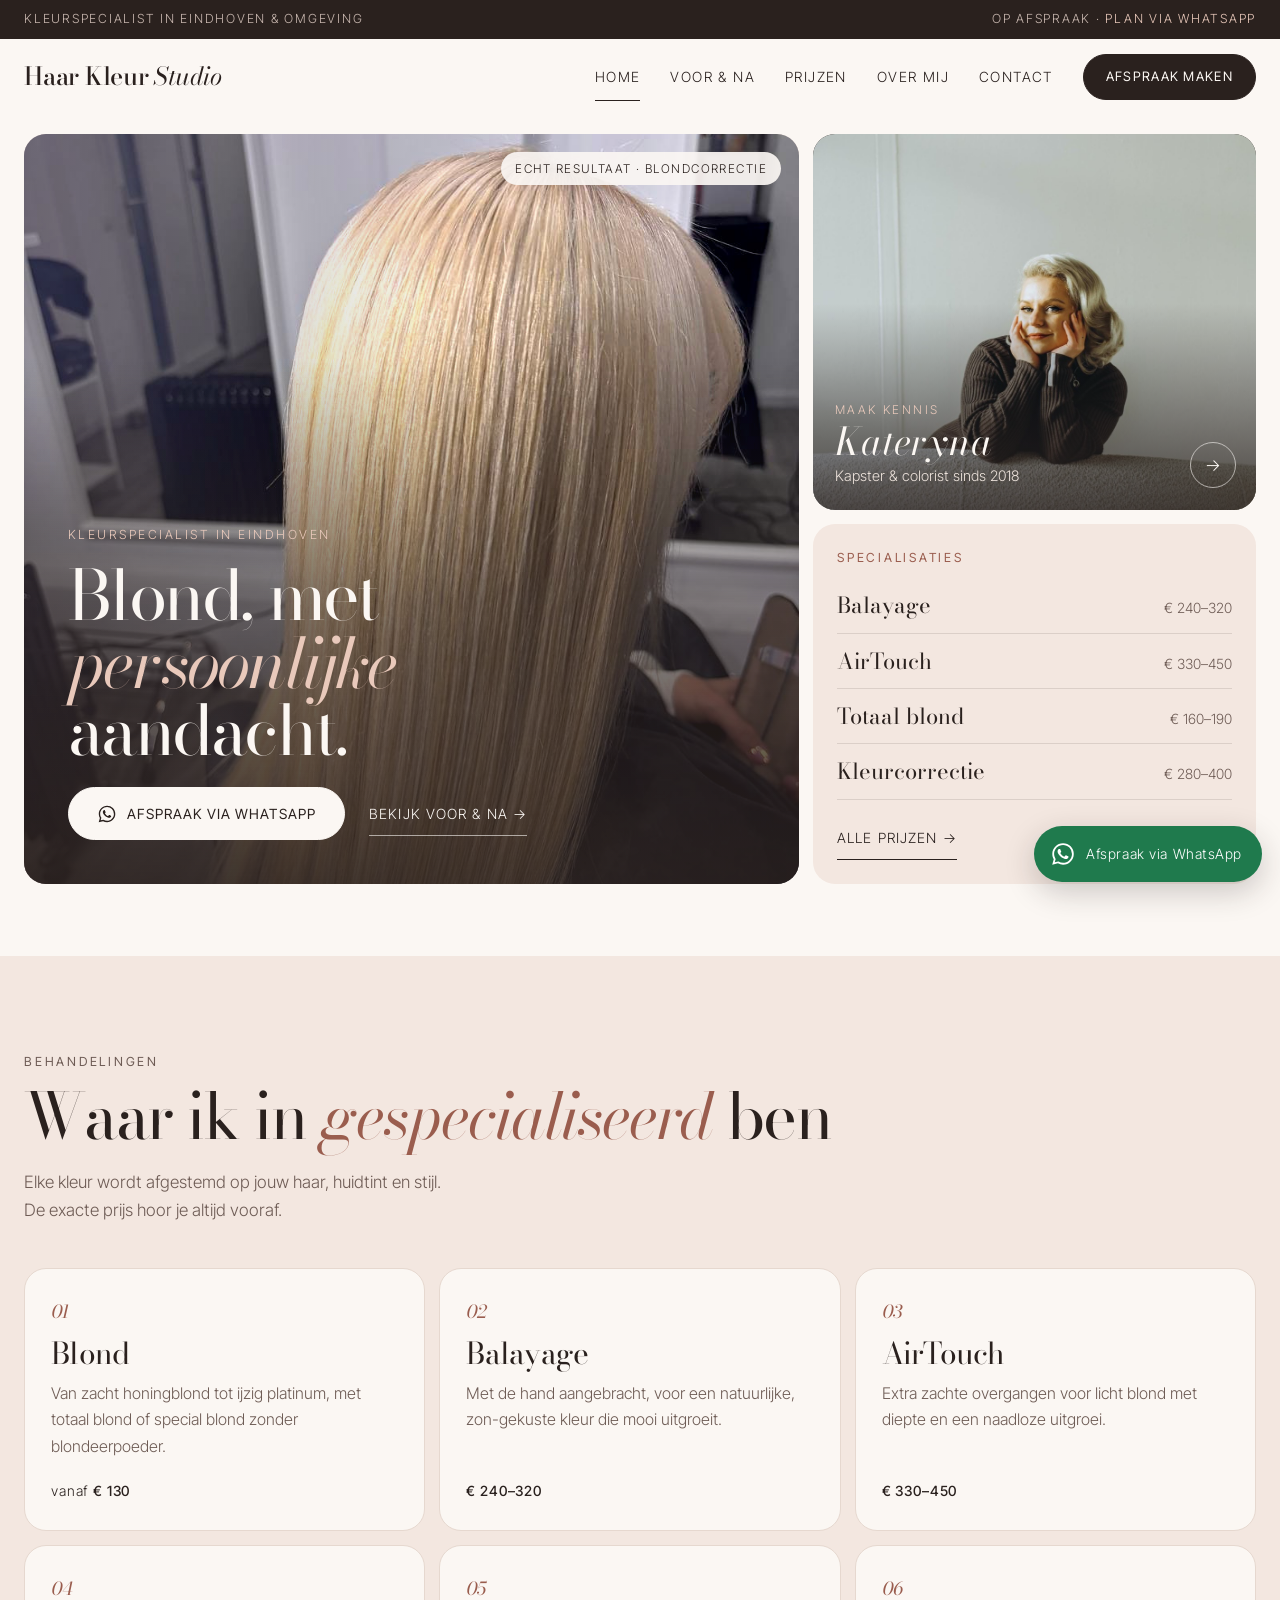
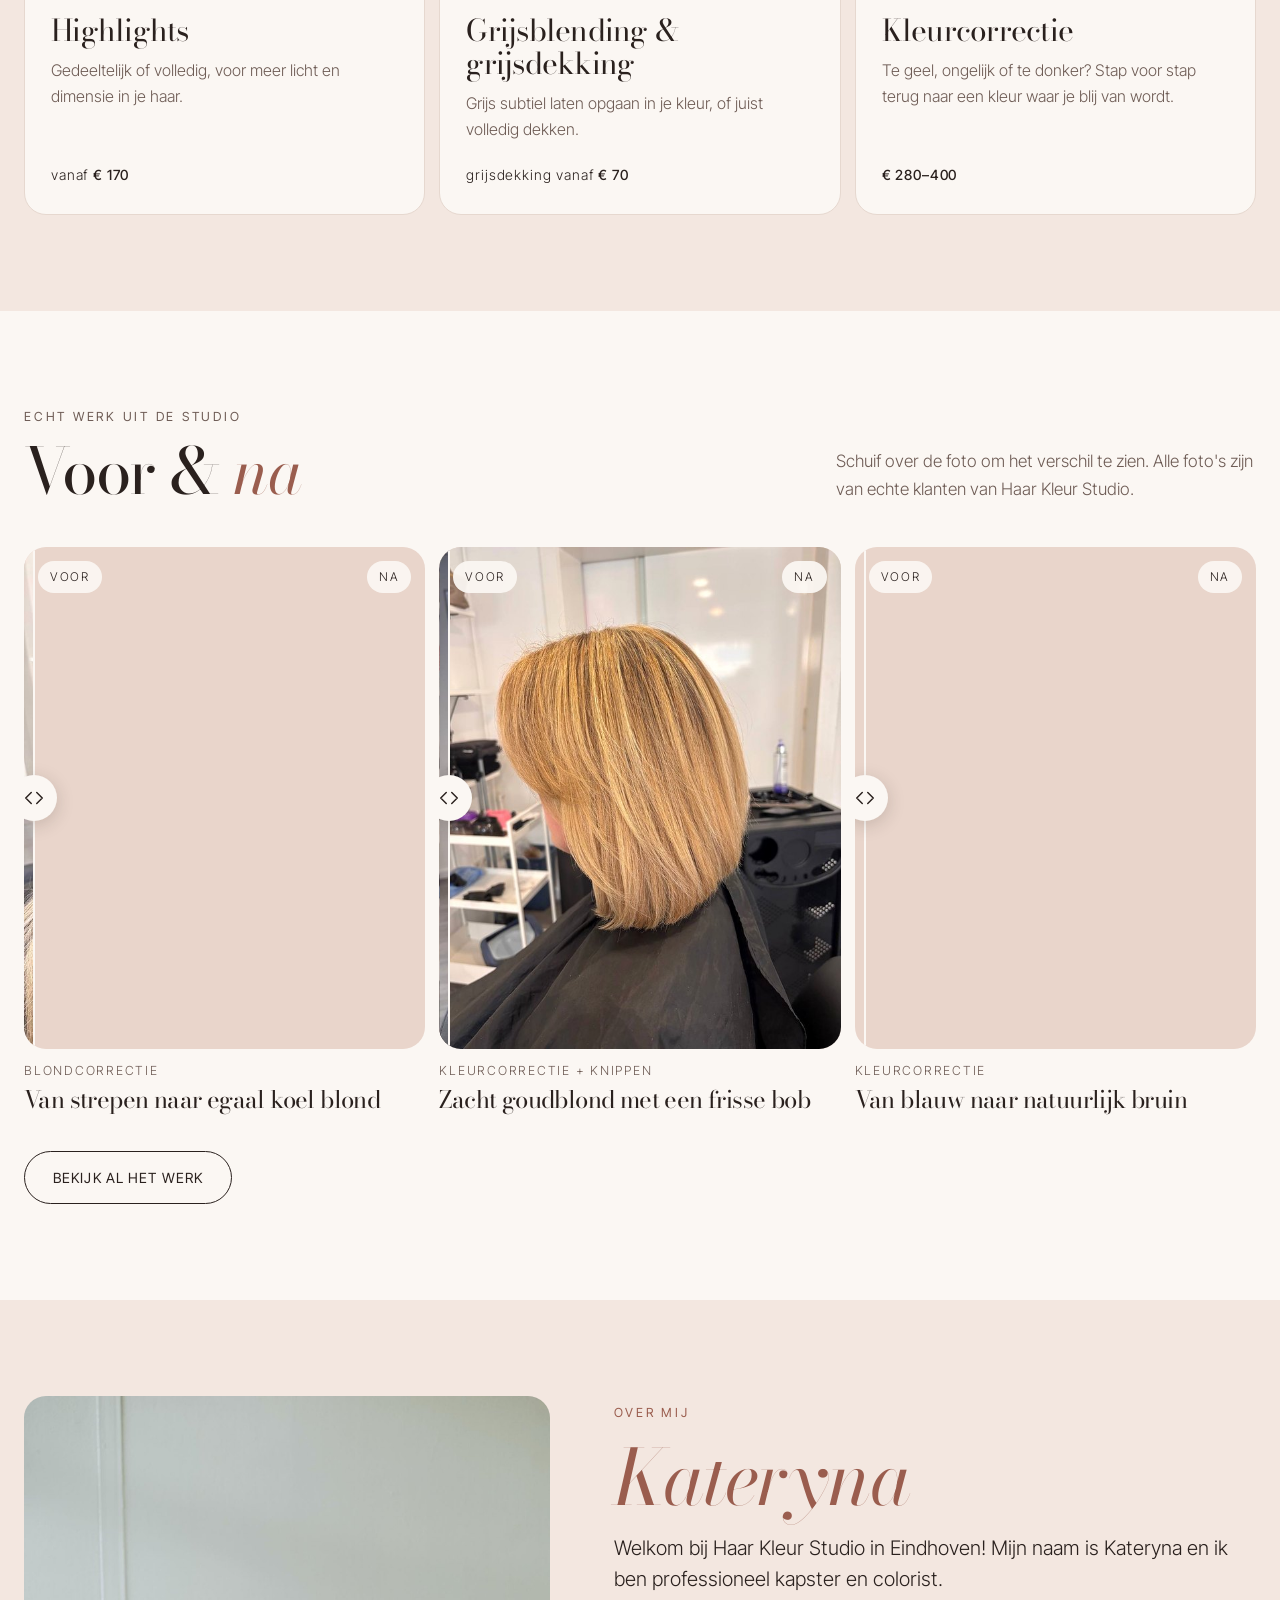
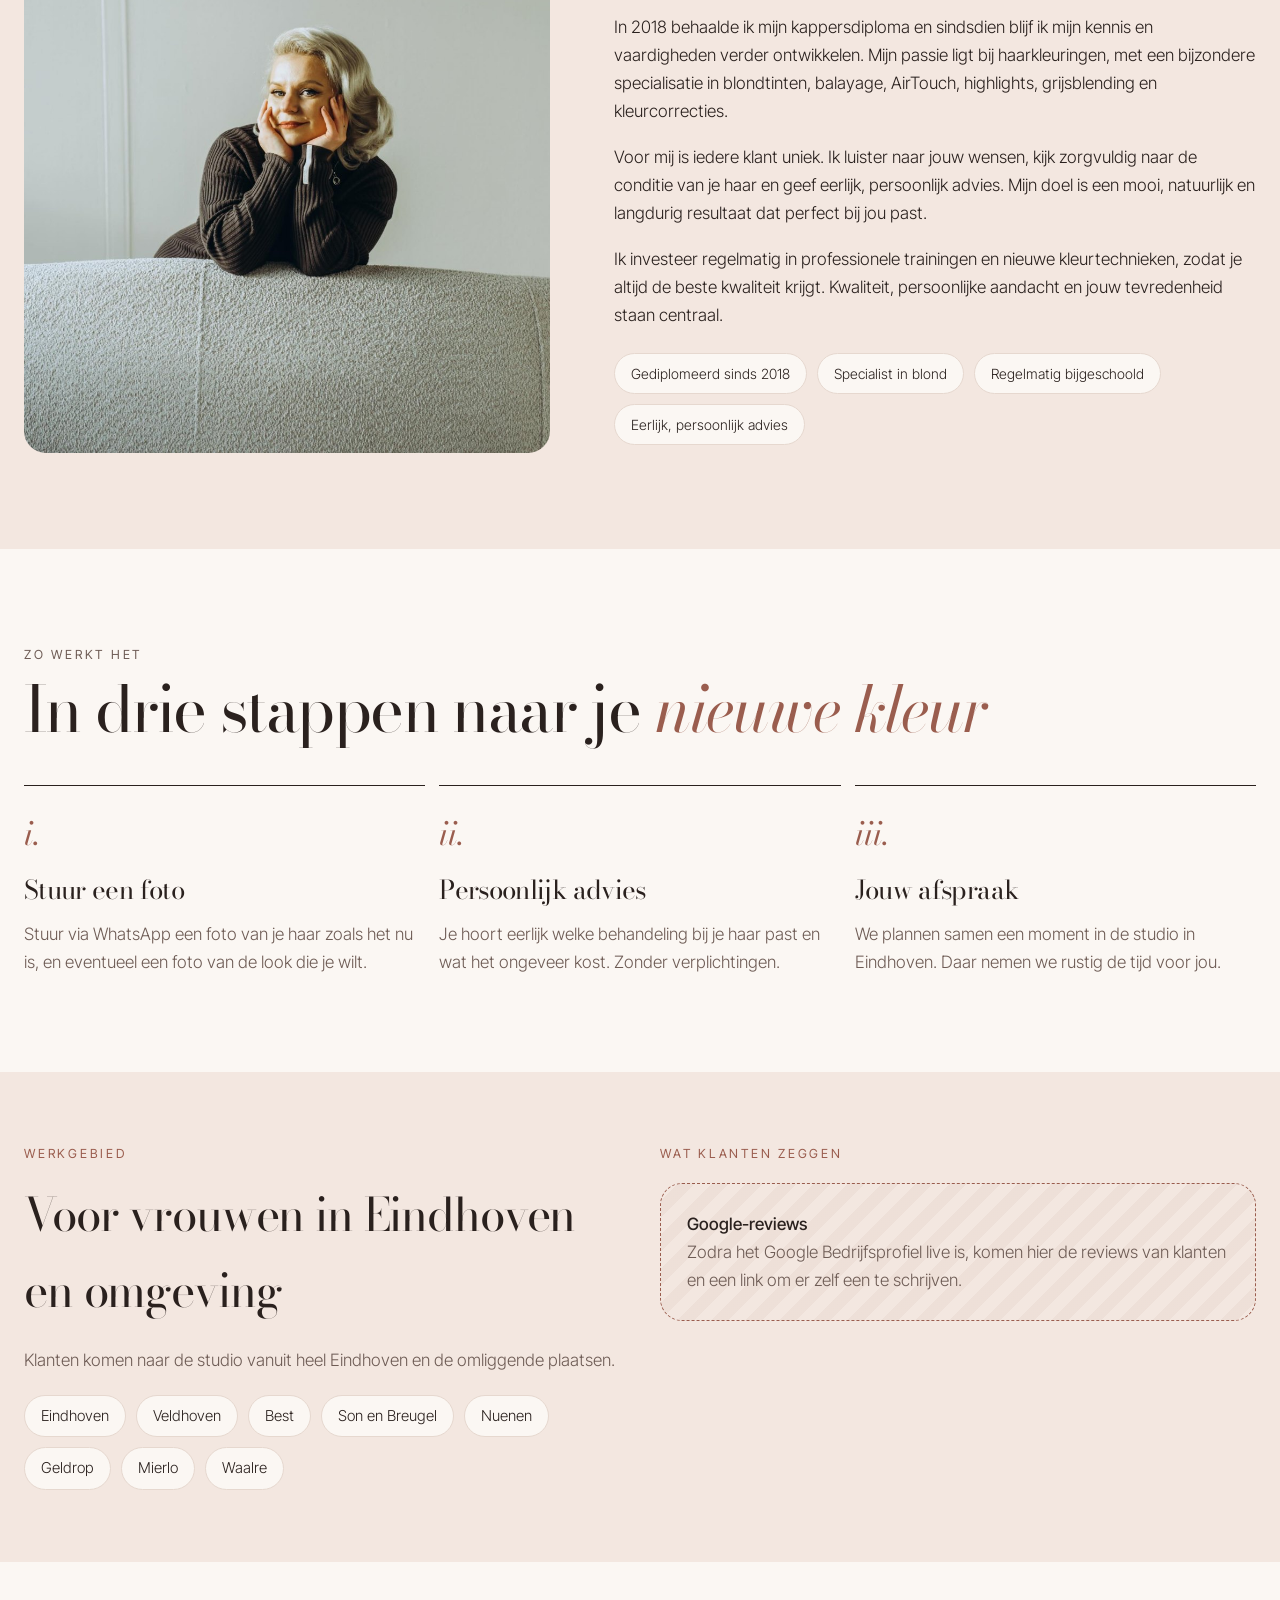
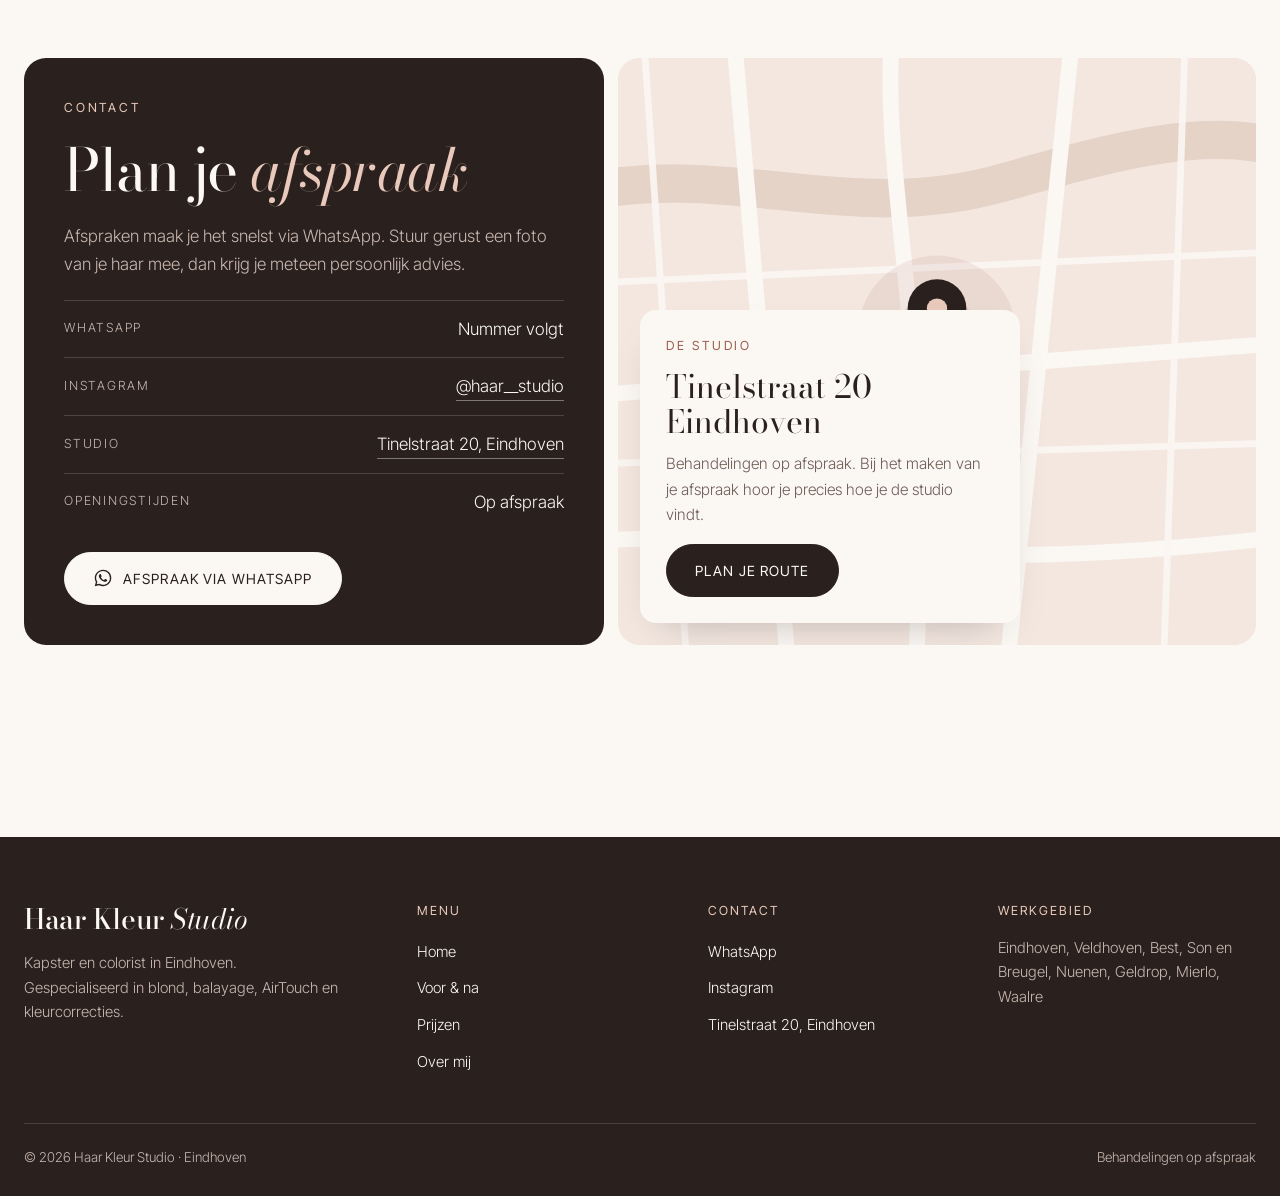
==== commit 9f491b28: "Hero-variant B: fotokaart met tekst, kennismaking en specialisaties (A blijft beschikbaar) Co-Author" ====
--- a/index.html
+++ b/index.html
@@ -38,21 +38,35 @@
   </div>
 </header>
 <main id="main">
-<section class="hero-tex" aria-label="Introductie">
-  <div class="wrap">
-    <div class="ht-top">
-      <p class="eyebrow">Haar Kleur Studio · Eindhoven</p>
-      <p class="ht-since">Kapster &amp; colorist sinds 2018</p>
-    </div>
-    <h1 class="ht-title"><span class="ht-word">Blond</span><span class="ht-sub">met zorg gemaakt, in <em>Eindhoven</em></span></h1>
-    <ul class="ht-palette" aria-label="Tinten in de letters">
-      <li><span style="background:#E8DCC6"></span>Platinum &amp; licht blond</li><li><span style="background:#C99A5E"></span>Goudblond</li><li><span style="background:#8E6B4E"></span>Beige &amp; brunette</li>
-    </ul>
-    <div class="ht-bottom">
-      <p class="ht-lead">Persoonlijk advies en vakwerk in blond, balayage, AirTouch en kleurcorrecties. De letters hierboven zijn gevuld met echt haar uit de studio.</p>
-      <div class="ht-cta">
-        <a class="btn btn-light" href="/#contact"><svg viewBox="0 0 24 24" aria-hidden="true" fill="currentColor"><path d="M12.04 2C6.58 2 2.13 6.45 2.13 11.91c0 1.75.46 3.45 1.32 4.95L2.05 22l5.25-1.38a9.9 9.9 0 0 0 4.74 1.21h.01c5.46 0 9.9-4.45 9.9-9.91 0-2.65-1.03-5.14-2.9-7.01A9.82 9.82 0 0 0 12.04 2Zm0 18.15h-.01a8.2 8.2 0 0 1-4.19-1.15l-.3-.18-3.12.82.83-3.04-.2-.31a8.21 8.21 0 0 1-1.26-4.38c0-4.54 3.7-8.23 8.25-8.23 2.2 0 4.27.86 5.83 2.42a8.18 8.18 0 0 1 2.41 5.82c0 4.54-3.7 8.23-8.24 8.23Zm4.52-6.16c-.25-.12-1.47-.72-1.69-.81-.23-.08-.39-.12-.56.13-.16.25-.64.81-.79.97-.14.17-.29.19-.54.06-.25-.12-1.05-.39-1.99-1.23-.74-.66-1.23-1.47-1.38-1.72-.14-.25-.01-.38.11-.5.11-.11.25-.29.37-.43.13-.15.17-.25.25-.42.08-.16.04-.31-.02-.43-.06-.13-.56-1.35-.76-1.84-.2-.49-.41-.42-.56-.43h-.48c-.17 0-.43.06-.66.31-.22.25-.86.85-.86 2.07 0 1.21.88 2.39 1 2.55.12.17 1.74 2.65 4.21 3.72.59.25 1.05.41 1.41.52.59.19 1.13.16 1.56.1.47-.07 1.47-.6 1.67-1.18.21-.58.21-1.07.14-1.18-.06-.1-.22-.16-.47-.29Z"/></svg><span>Afspraak via WhatsApp</span></a>
-        <a class="link-arrow" href="/portfolio">Bekijk voor &amp; na →</a>
+<section class="hero-b" aria-label="Introductie">
+  <div class="wrap hb-grid">
+    <div class="hb-main">
+      <img src="/images/werk/blond-correctie-na.jpg" alt="Egaal, koel blond na een blondcorrectie bij Haar Kleur Studio" width="960" height="1200" fetchpriority="high">
+      <div class="hb-overlay">
+        <p class="hb-kicker">Kleurspecialist in Eindhoven</p>
+        <h1>Blond, met <em>persoonlijke</em> aandacht.</h1>
+        <div class="hb-cta">
+          <a class="btn btn-light" href="/#contact"><svg viewBox="0 0 24 24" aria-hidden="true" fill="currentColor"><path d="M12.04 2C6.58 2 2.13 6.45 2.13 11.91c0 1.75.46 3.45 1.32 4.95L2.05 22l5.25-1.38a9.9 9.9 0 0 0 4.74 1.21h.01c5.46 0 9.9-4.45 9.9-9.91 0-2.65-1.03-5.14-2.9-7.01A9.82 9.82 0 0 0 12.04 2Zm0 18.15h-.01a8.2 8.2 0 0 1-4.19-1.15l-.3-.18-3.12.82.83-3.04-.2-.31a8.21 8.21 0 0 1-1.26-4.38c0-4.54 3.7-8.23 8.25-8.23 2.2 0 4.27.86 5.83 2.42a8.18 8.18 0 0 1 2.41 5.82c0 4.54-3.7 8.23-8.24 8.23Zm4.52-6.16c-.25-.12-1.47-.72-1.69-.81-.23-.08-.39-.12-.56.13-.16.25-.64.81-.79.97-.14.17-.29.19-.54.06-.25-.12-1.05-.39-1.99-1.23-.74-.66-1.23-1.47-1.38-1.72-.14-.25-.01-.38.11-.5.11-.11.25-.29.37-.43.13-.15.17-.25.25-.42.08-.16.04-.31-.02-.43-.06-.13-.56-1.35-.76-1.84-.2-.49-.41-.42-.56-.43h-.48c-.17 0-.43.06-.66.31-.22.25-.86.85-.86 2.07 0 1.21.88 2.39 1 2.55.12.17 1.74 2.65 4.21 3.72.59.25 1.05.41 1.41.52.59.19 1.13.16 1.56.1.47-.07 1.47-.6 1.67-1.18.21-.58.21-1.07.14-1.18-.06-.1-.22-.16-.47-.29Z"/></svg><span>Afspraak via WhatsApp</span></a>
+          <a class="hb-link" href="/portfolio">Bekijk voor &amp; na →</a>
+        </div>
+      </div>
+      <span class="hb-tag">Echt resultaat · Blondcorrectie</span>
+    </div>
+    <div class="hb-side">
+      <a class="hb-meet" href="/#over-mij">
+        <img src="/images/kateryna.jpg" alt="Kateryna, kapster en colorist" width="980" height="1225">
+        <span class="hb-meet-txt"><span class="hb-small">Maak kennis</span><span class="hb-name">Kateryna</span><span class="hb-role">Kapster &amp; colorist sinds 2018</span></span>
+        <span class="hb-arrow" aria-hidden="true">→</span>
+      </a>
+      <div class="hb-menu">
+        <p class="eyebrow">Specialisaties</p>
+        <ul>
+          <li><span>Balayage</span><span>€ 240–320</span></li>
+          <li><span>AirTouch</span><span>€ 330–450</span></li>
+          <li><span>Totaal blond</span><span>€ 160–190</span></li>
+          <li><span>Kleurcorrectie</span><span>€ 280–400</span></li>
+        </ul>
+        <a class="link-arrow" href="/prijzen">Alle prijzen →</a>
       </div>
     </div>
   </div>
--- a/assets/styles.css
+++ b/assets/styles.css
@@ -88,6 +88,55 @@
 }
 @supports not ((-webkit-background-clip:text) or (background-clip:text)){.ht-word{-webkit-text-fill-color:currentColor;background:none}}
 
+/* HERO B – fotokaart met tekst */
+.hero-b{padding:18px 0 72px}
+.hb-grid{display:grid;grid-template-columns:minmax(0,1.75fr) minmax(0,1fr);gap:var(--gap);height:clamp(600px,calc(100vh - 150px),780px)}
+.hb-main{position:relative;border-radius:var(--r);overflow:hidden;background:var(--rose)}
+.hb-main>img{position:absolute;inset:0;width:100%;height:100%;object-fit:cover;object-position:center 30%}
+.hb-main::after{content:"";position:absolute;inset:0;background:linear-gradient(180deg,rgba(42,33,30,0) 30%,rgba(42,33,30,.55) 62%,rgba(42,33,30,.88) 100%),linear-gradient(90deg,rgba(42,33,30,.35),rgba(42,33,30,0) 60%)}
+.hb-overlay{position:absolute;left:0;right:0;bottom:0;z-index:1;padding:clamp(24px,3.4vw,48px);color:var(--bg);display:flex;flex-direction:column;gap:16px}
+.hb-kicker{margin:0;font-size:12.5px;letter-spacing:.2em;text-transform:uppercase;color:var(--night-accent)}
+.hb-overlay h1{font-size:clamp(46px,5.4vw,84px);line-height:.98;letter-spacing:-.035em;max-width:11ch;color:var(--bg)}
+.hb-overlay h1 em{color:var(--night-accent)}
+.hb-cta{display:flex;flex-wrap:wrap;align-items:center;gap:12px 24px;margin-top:6px}
+.hb-link{color:var(--bg);text-decoration:none;border-bottom:1px solid rgba(251,247,243,.6);padding:10px 0;font-size:14px;letter-spacing:.08em;text-transform:uppercase}
+.hb-link:hover{color:var(--night-accent)}
+.hb-tag{position:absolute;top:18px;right:18px;z-index:1;background:rgba(251,247,243,.92);color:var(--ink);border-radius:999px;padding:7px 14px;font-size:12px;letter-spacing:.12em;text-transform:uppercase}
+.hb-side{display:grid;grid-template-rows:minmax(0,1fr) auto;gap:var(--gap);min-height:0}
+.hb-meet{position:relative;border-radius:var(--r);overflow:hidden;background:var(--night);color:var(--bg);text-decoration:none;display:flex;align-items:flex-end;min-height:0}
+.hb-meet:hover{color:var(--bg)}
+.hb-meet img{position:absolute;inset:0;width:100%;height:100%;object-fit:cover;object-position:center 42%;transition:transform .6s ease}
+.hb-meet:hover img{transform:scale(1.03)}
+.hb-meet::after{content:"";position:absolute;inset:0;background:linear-gradient(180deg,rgba(42,33,30,0) 45%,rgba(42,33,30,.78) 100%)}
+.hb-meet-txt{position:relative;z-index:1;padding:22px;display:flex;flex-direction:column;gap:2px}
+.hb-small{font-size:12px;letter-spacing:.2em;text-transform:uppercase;color:var(--night-accent)}
+.hb-name{font-family:var(--serif);font-style:italic;font-size:38px;line-height:1.05}
+.hb-role{font-size:14.5px;color:#EDE3DC}
+.hb-arrow{position:absolute;z-index:1;right:20px;bottom:22px;width:46px;height:46px;border-radius:50%;border:1px solid rgba(251,247,243,.6);display:grid;place-items:center;color:var(--bg);transition:background .2s,color .2s}
+.hb-meet:hover .hb-arrow{background:var(--bg);color:var(--ink)}
+.hb-menu{background:var(--blush);border-radius:var(--r);padding:24px;display:flex;flex-direction:column;gap:10px}
+.hb-menu ul{list-style:none;margin:0;padding:0}
+.hb-menu li{display:flex;justify-content:space-between;align-items:baseline;gap:12px;padding:9px 0;border-bottom:1px solid rgba(42,33,30,.12)}
+.hb-menu li span:first-child{font-family:var(--serif);font-size:22px}
+.hb-menu li span:last-child{font-size:14px;color:var(--muted);white-space:nowrap}
+.hb-menu .link-arrow{margin-top:6px}
+@media (max-width:900px){
+  .hb-grid{grid-template-columns:1fr;height:auto}
+  .hb-main{aspect-ratio:4/5;max-height:78vh}
+  .hb-side{grid-template-columns:1fr 1fr;grid-template-rows:none}
+  .hb-meet{min-height:280px}
+}
+@media (max-width:600px){
+  .hero-b{padding:12px 0 56px}
+  .hb-main{aspect-ratio:auto;height:min(580px,calc(100svh - 140px));min-height:480px;max-height:none}
+  .hb-overlay{padding:22px}
+  .hb-overlay h1{font-size:clamp(40px,11.5vw,52px)}
+  .hb-cta .btn{width:100%}
+  .hb-tag{top:14px;right:14px;font-size:11px}
+  .hb-side{grid-template-columns:1fr}
+  .hb-meet{min-height:320px}
+}
+
 /* Sections */
 .sec{padding:96px 0}
 .sec-blush{background:var(--blush)}
